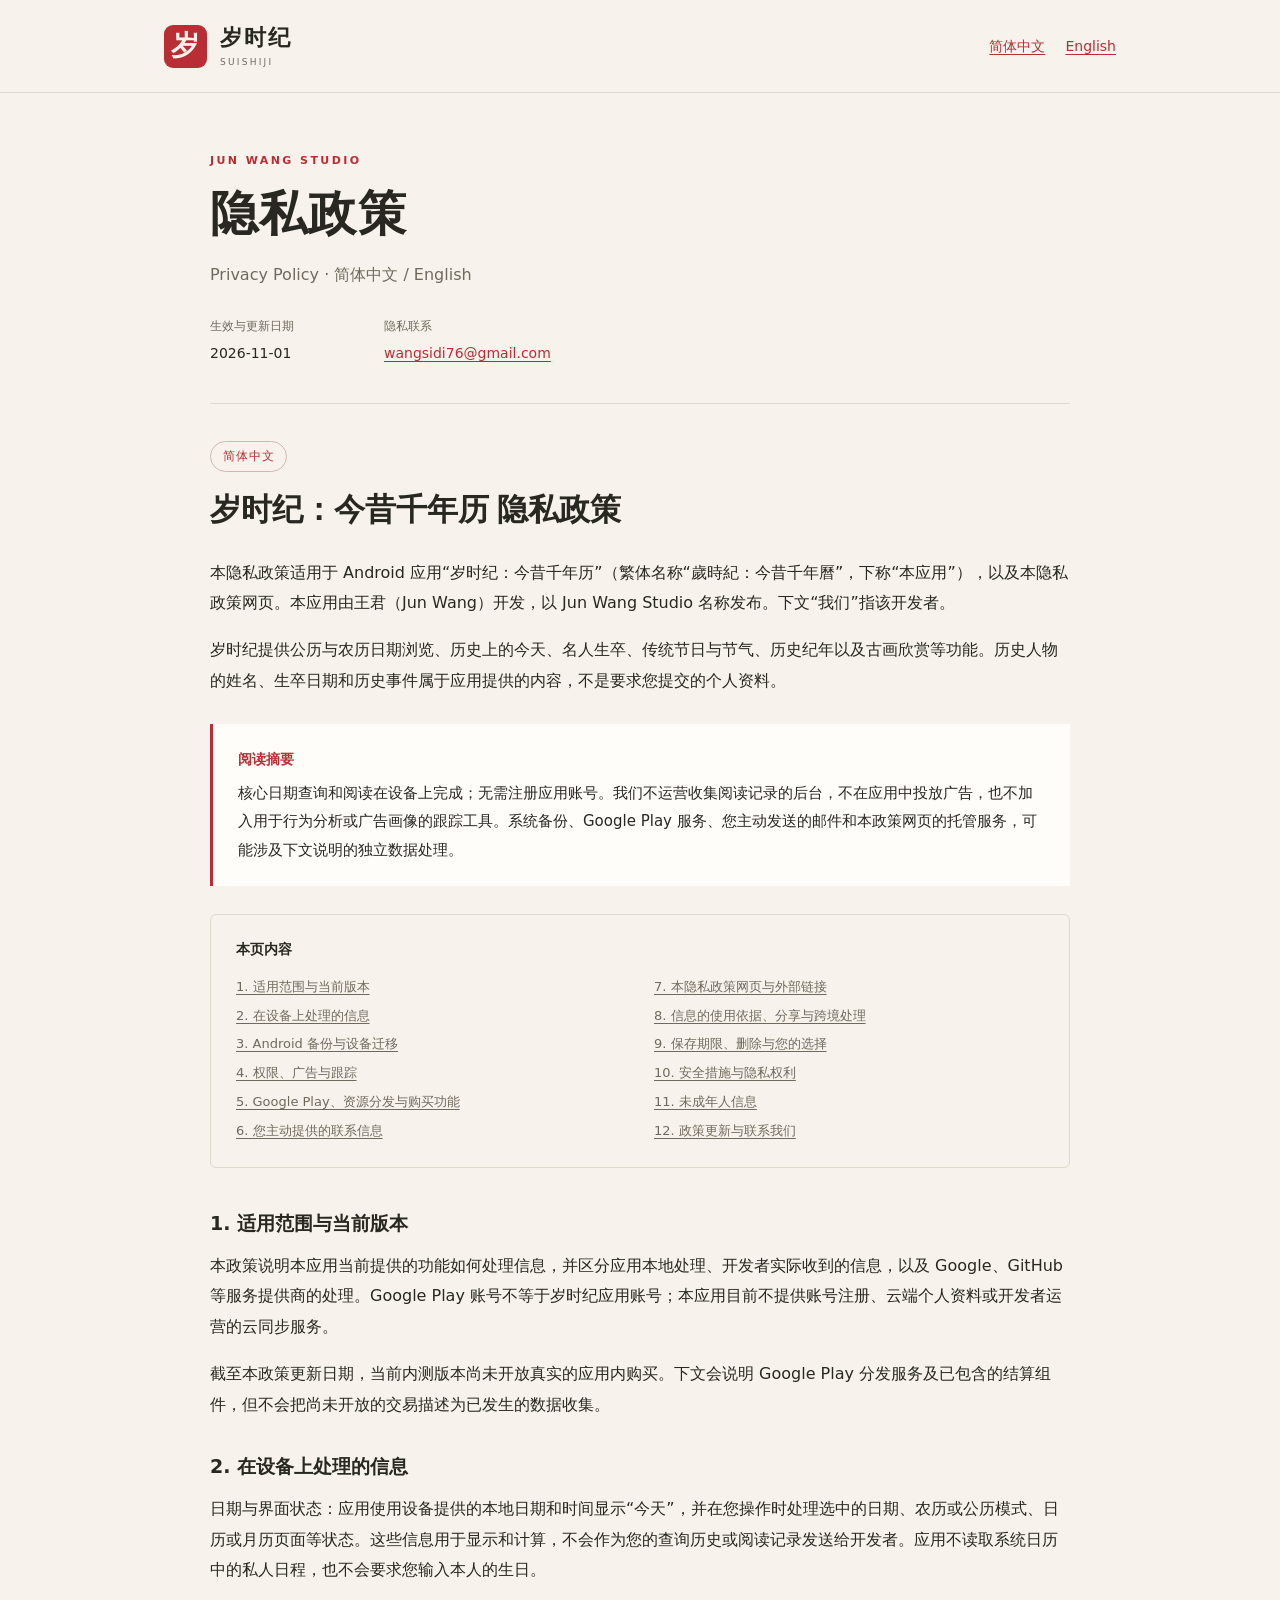
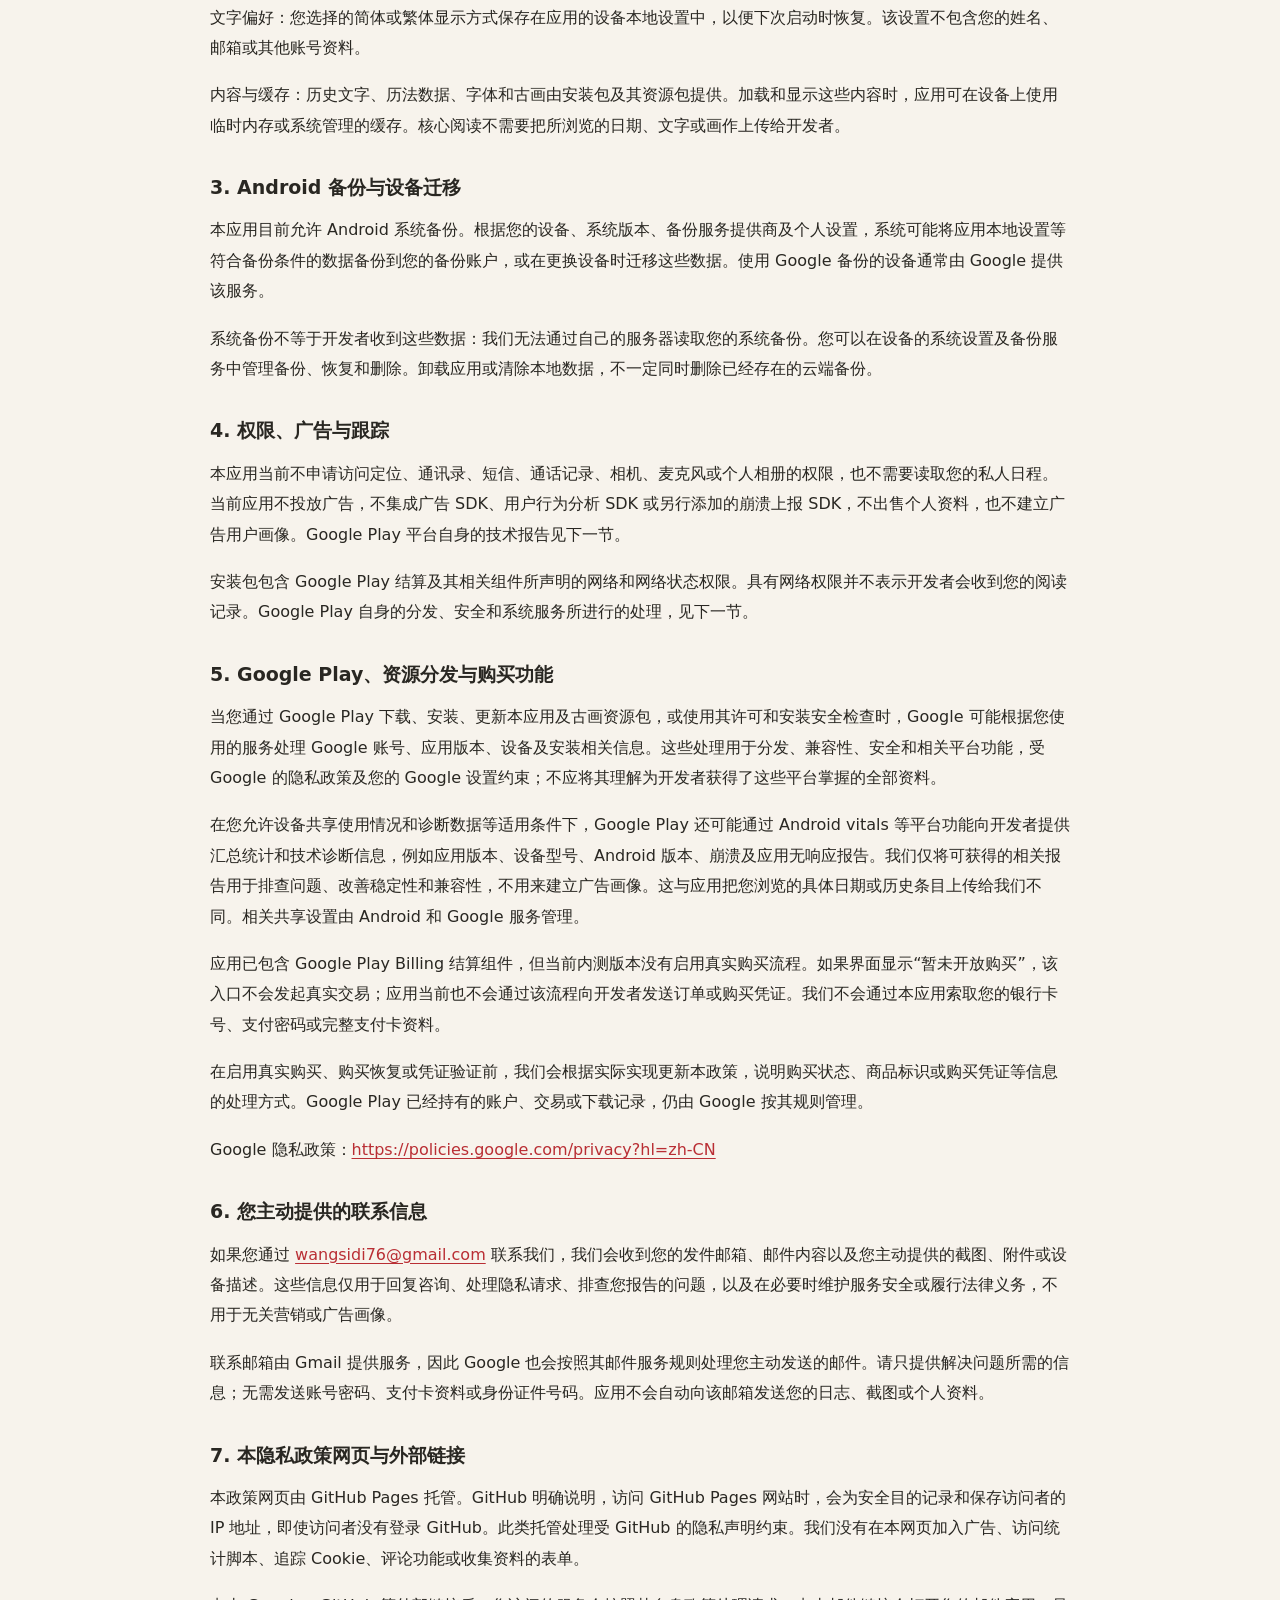
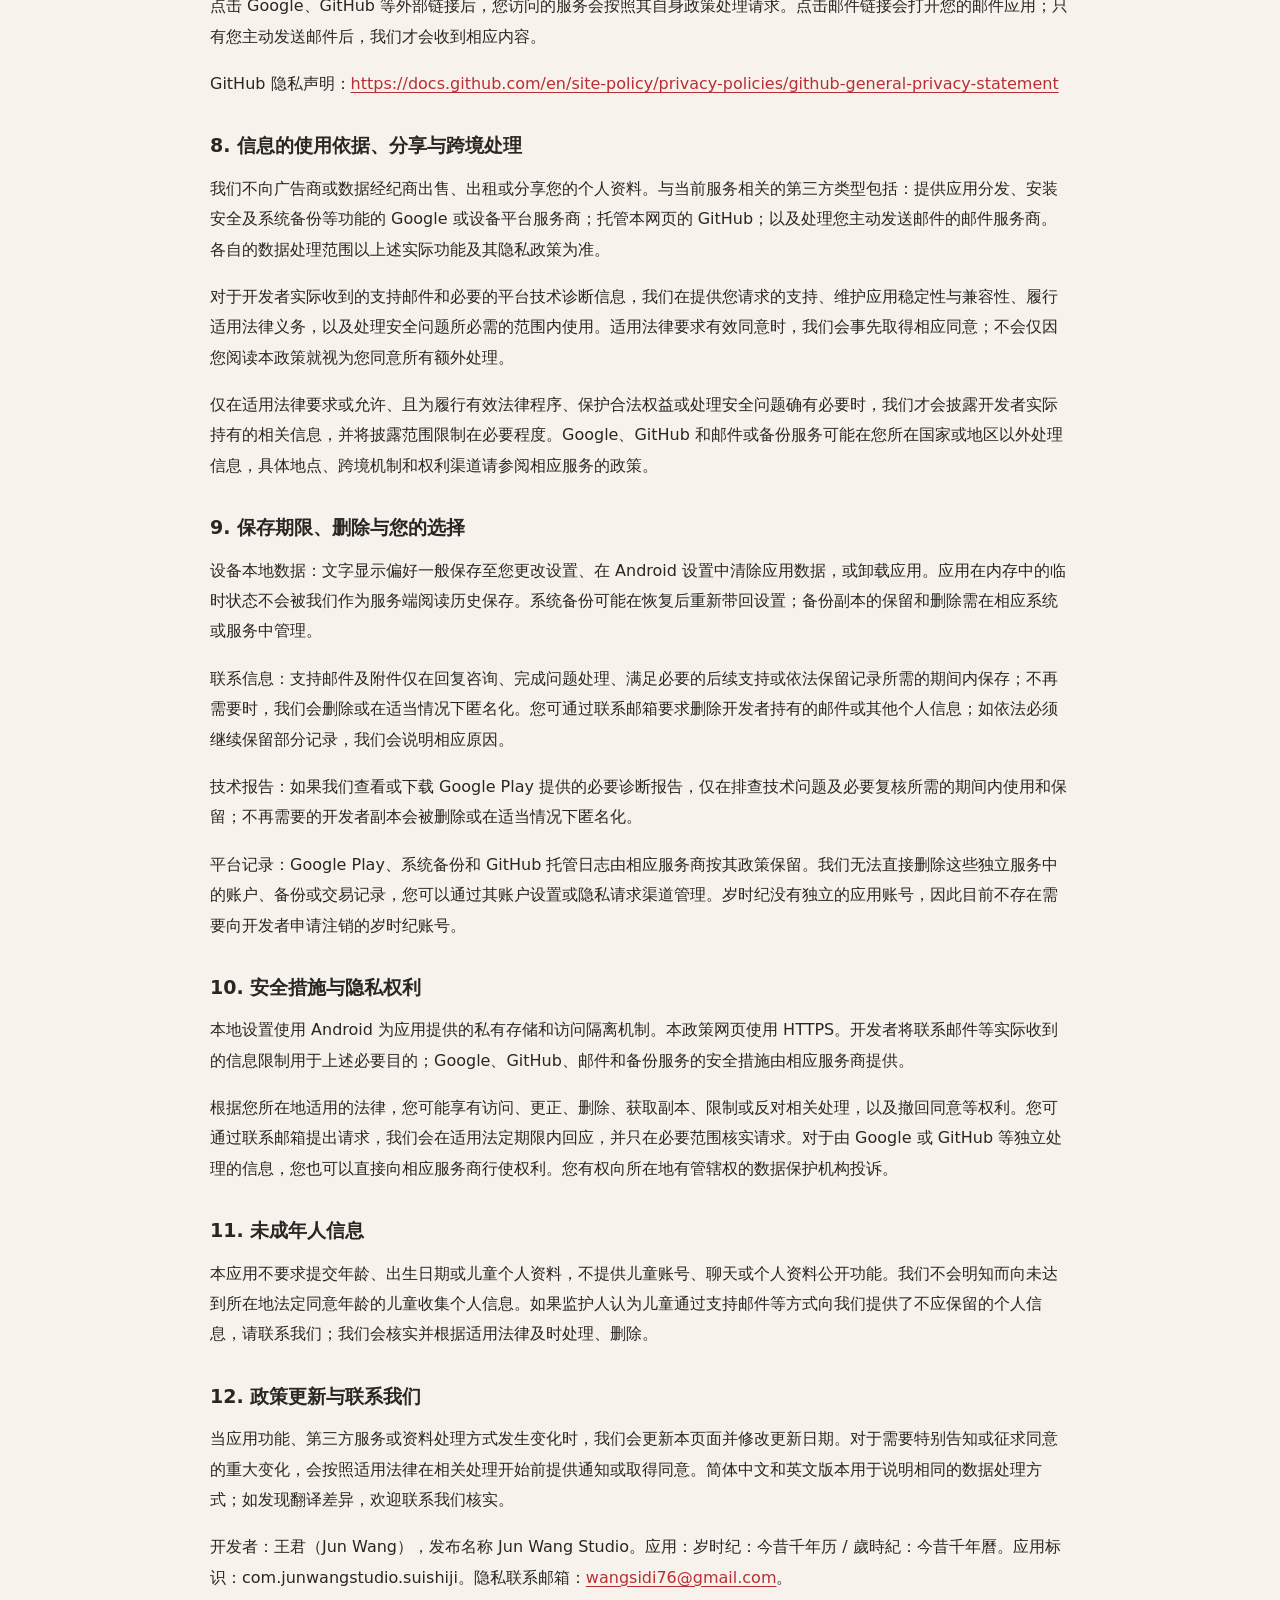
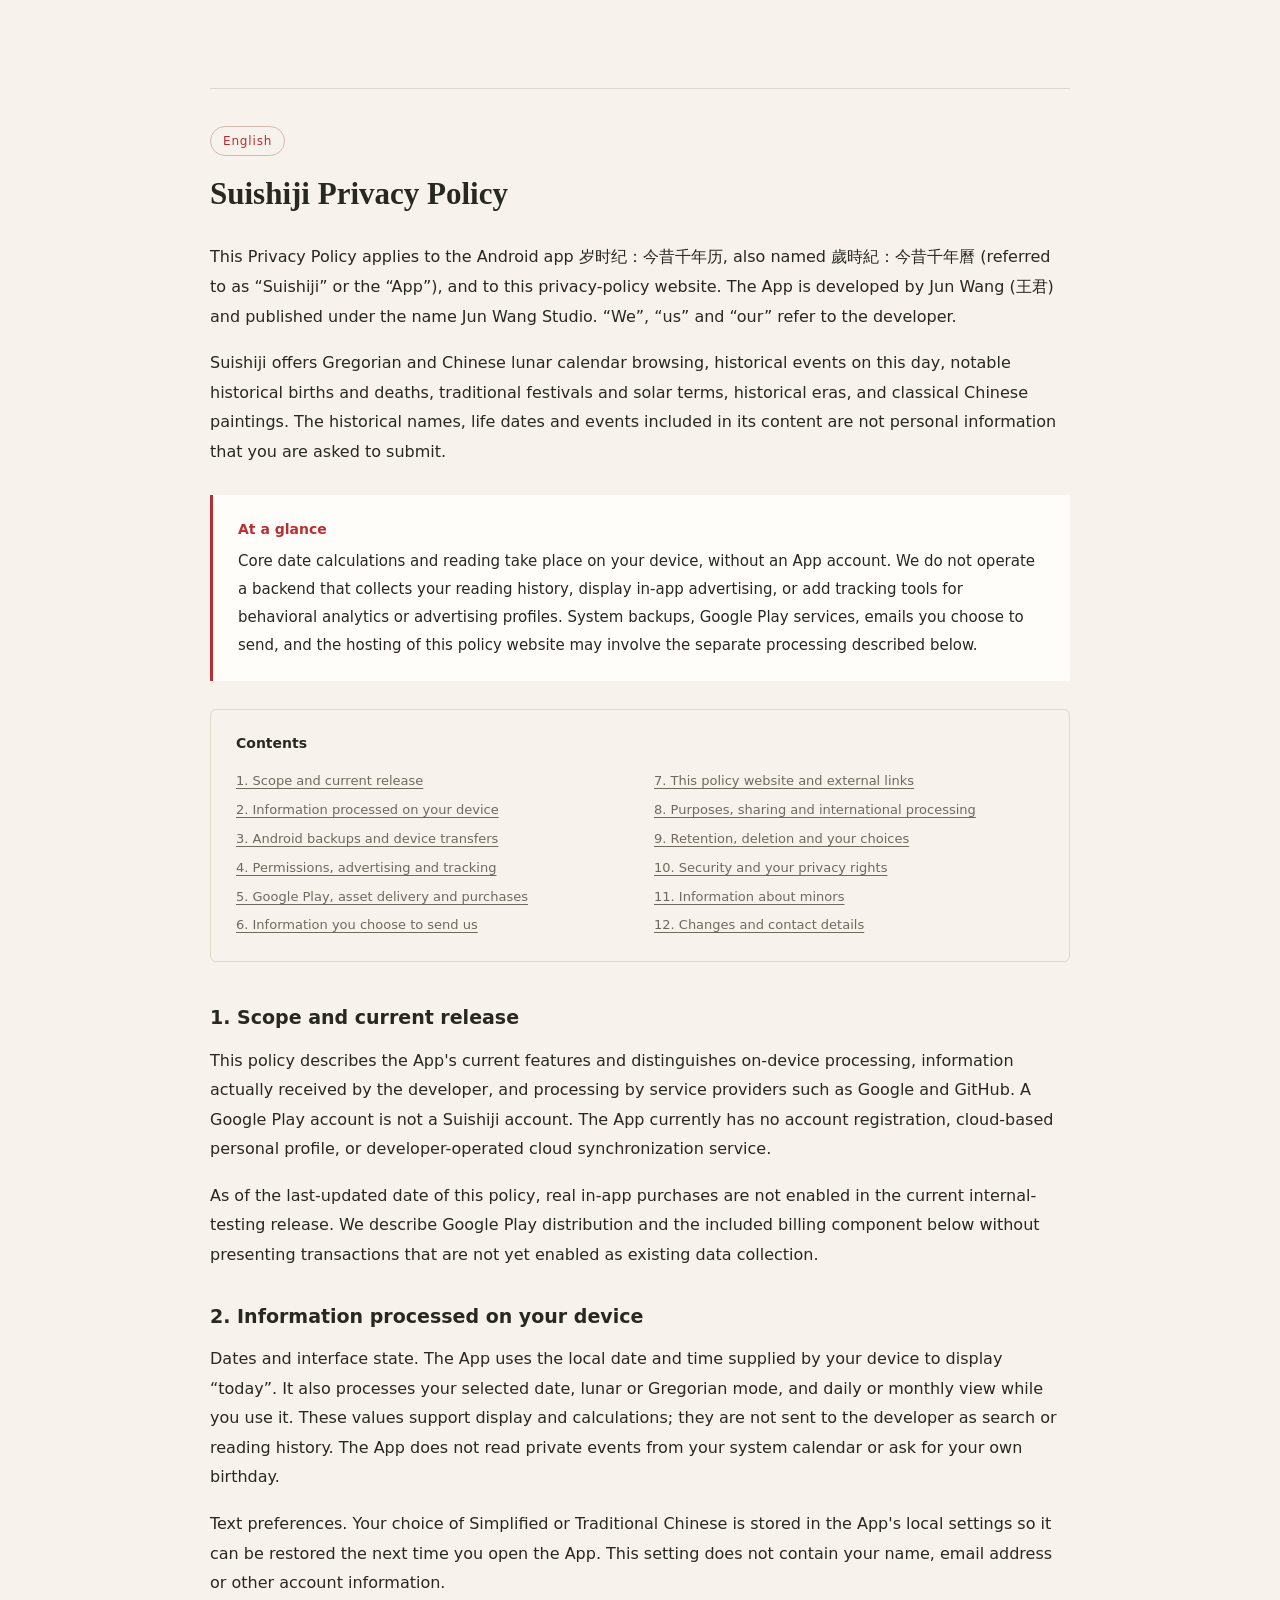
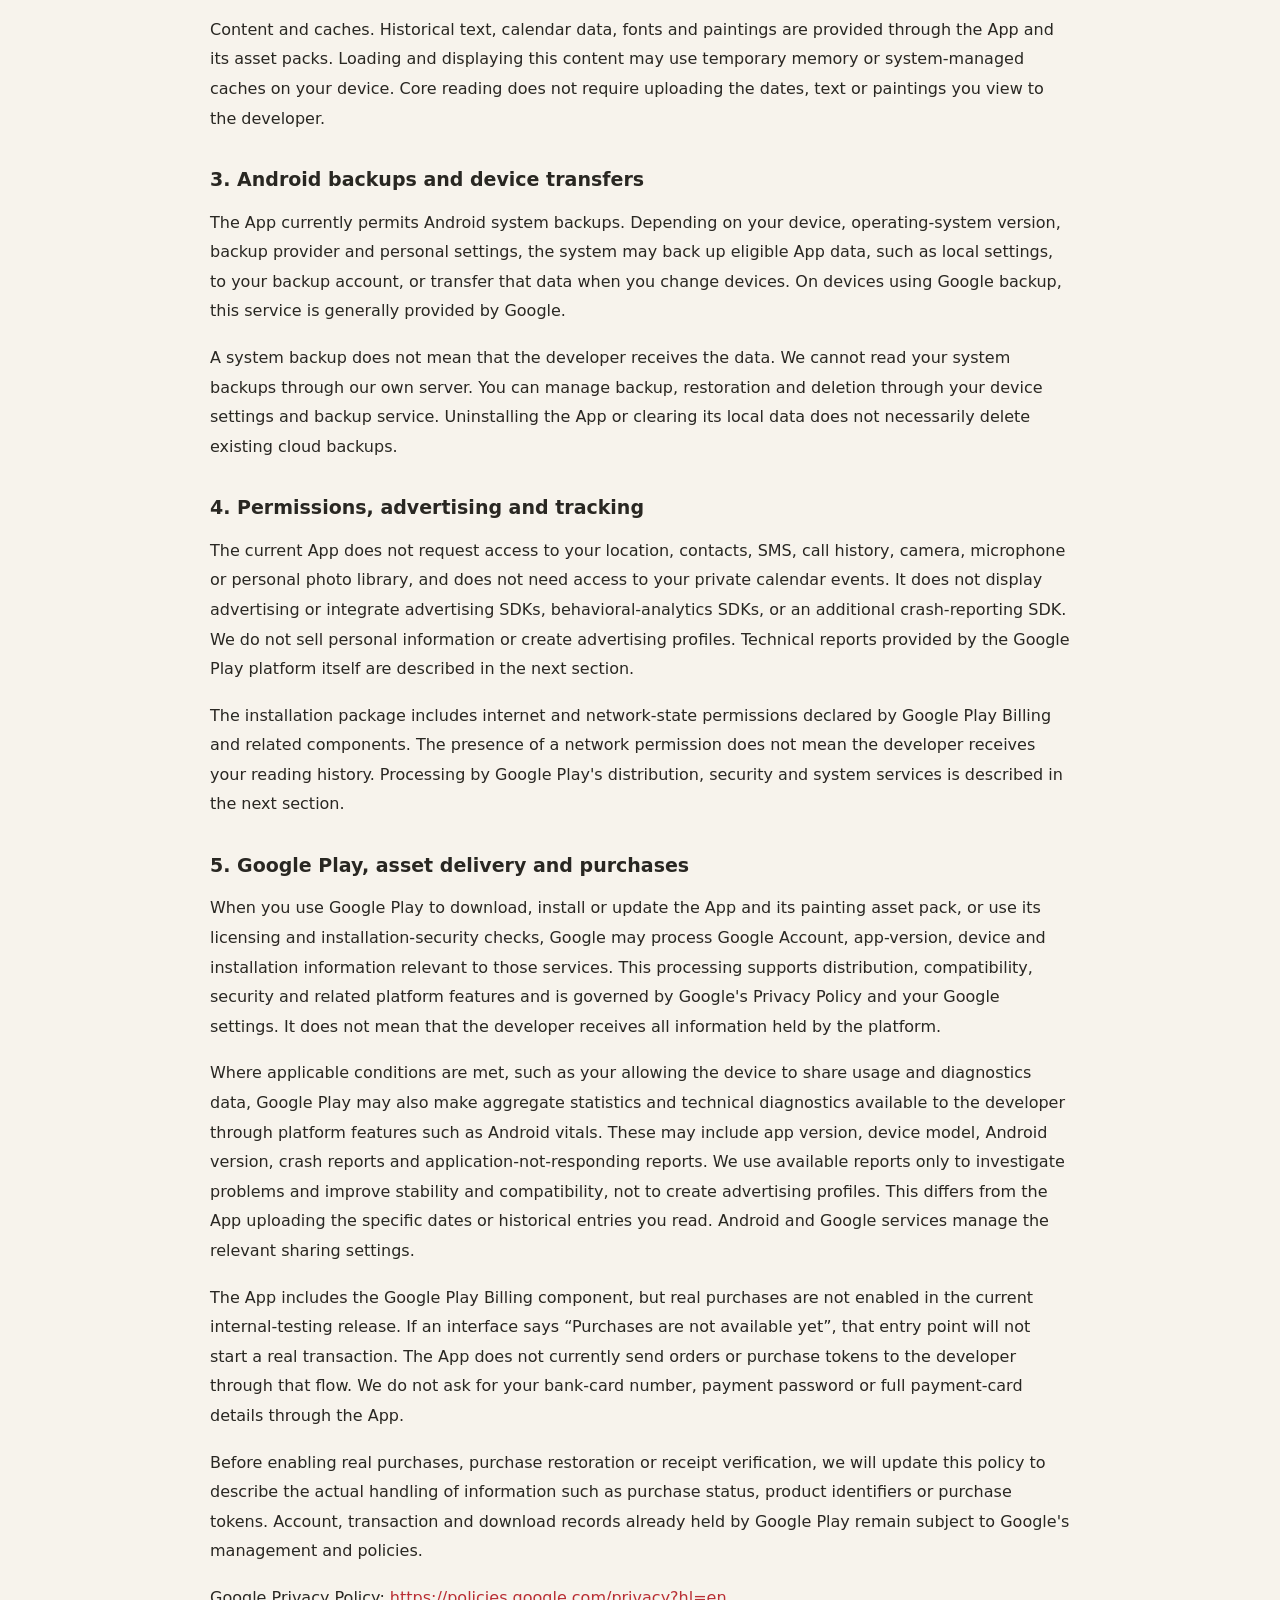
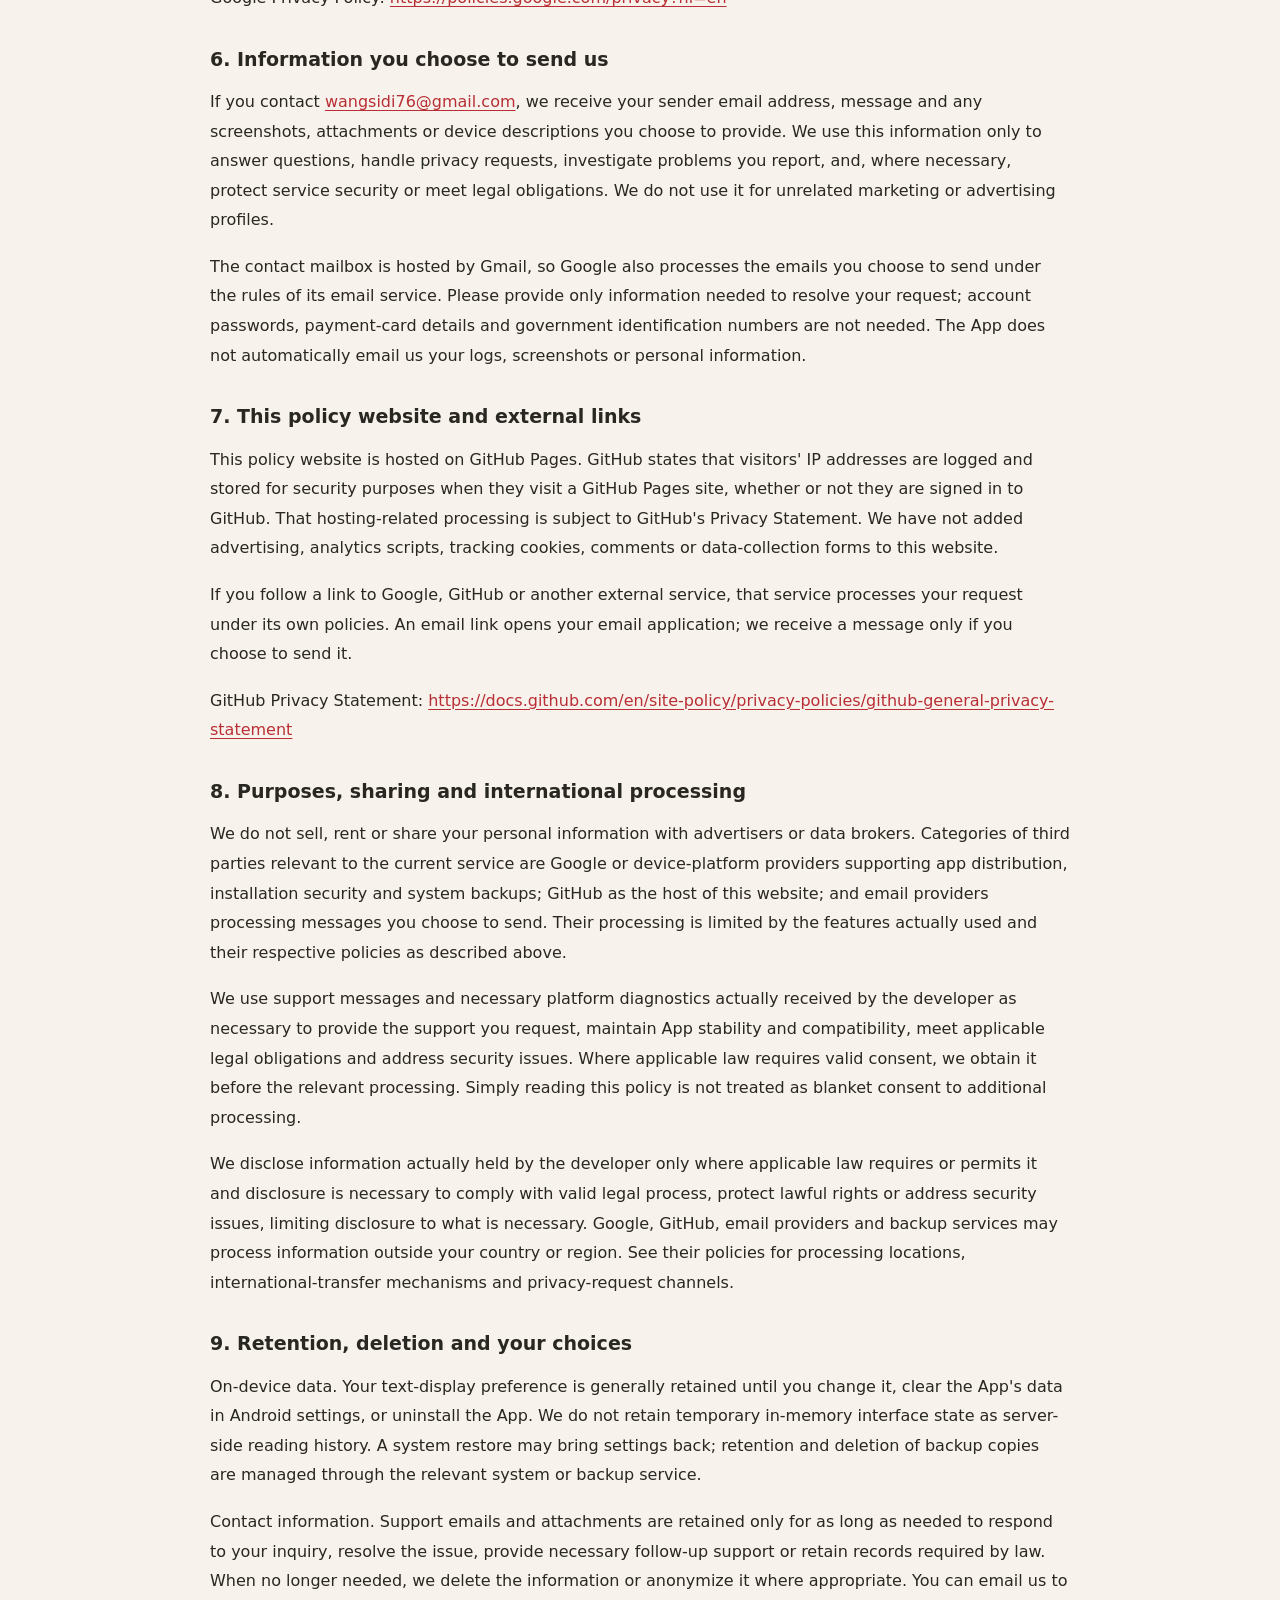
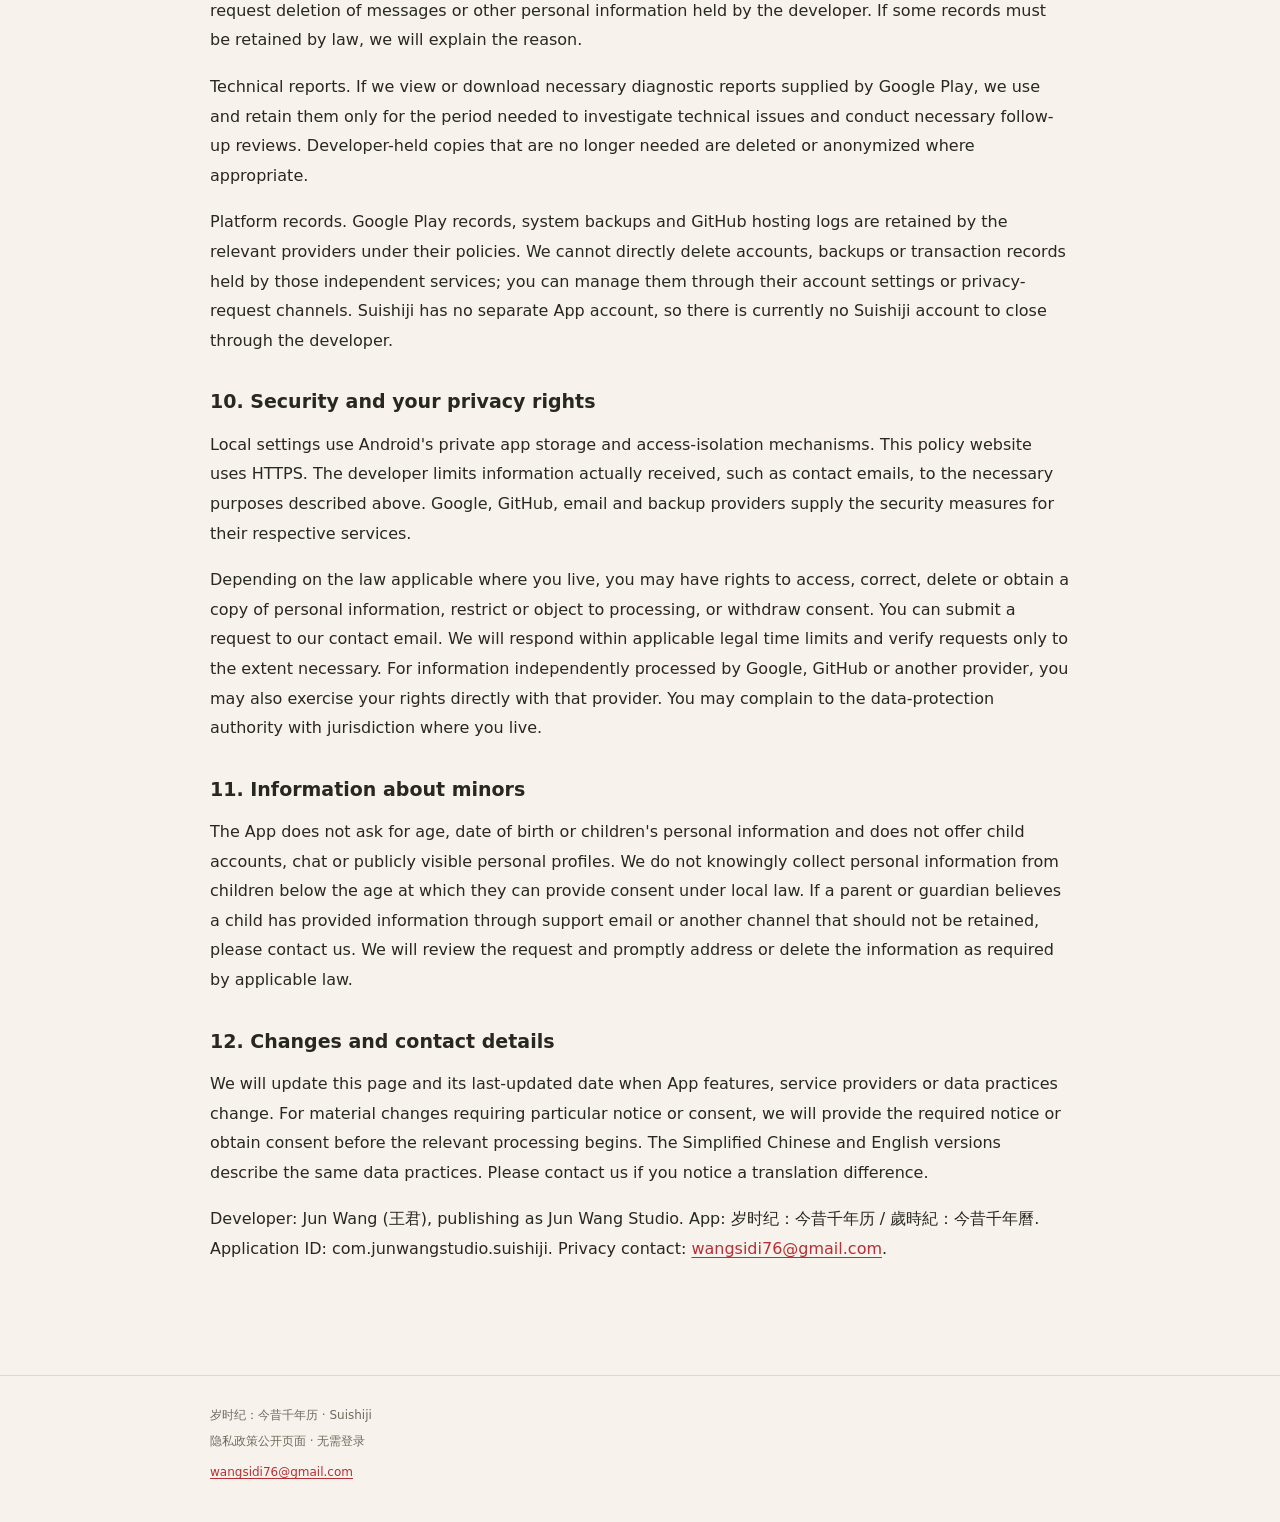
==== index.html @ fed53b9c "Publish bilingual Suishiji privacy policy and static website" ====
<!doctype html>
<html lang="zh-CN">
<head>
  <meta charset="utf-8">
  <meta name="viewport" content="width=device-width, initial-scale=1">
  <meta name="color-scheme" content="light">
  <meta name="description" content="岁时纪：今昔千年历 / Suishiji — 简体中文与英文隐私政策。Privacy practices, local settings, backups, Google Play and contact information.">
  <meta name="referrer" content="no-referrer">
  <meta http-equiv="Content-Security-Policy" content="default-src 'none'; style-src 'self'; img-src 'self'; base-uri 'none'; form-action 'none'">
  <title>隐私政策 / Privacy Policy · 岁时纪 Suishiji</title>
  <link rel="canonical" href="https://stephjwang.github.io/suishiji-privacy/">
  <link rel="alternate" hreflang="zh-CN" href="https://stephjwang.github.io/suishiji-privacy/zh-CN/">
  <link rel="alternate" hreflang="en" href="https://stephjwang.github.io/suishiji-privacy/en/">
  <link rel="alternate" hreflang="x-default" href="https://stephjwang.github.io/suishiji-privacy/">
  <link rel="stylesheet" href="./styles.css">
</head>
<body>
  <a class="skip-link" href="#policy-content">跳至政策正文</a>
  <header class="site-header">
    <div class="header-inner">
      <a class="brand" href="./" aria-label="岁时纪 Suishiji"><span class="seal" aria-hidden="true">岁</span><span>岁时纪<span class="brand-en">SUISHIJI</span></span></a>
      <nav class="language-nav" aria-label="Language / 语言"><a href="#zh-CN" lang="zh-CN" aria-label="阅读简体中文政策">简体中文</a><a href="#en" lang="en" aria-label="Read the policy in English">English</a></nav>
    </div>
  </header>
  <main id="policy-content" class="page-shell">
    <div class="page-intro">
      <p class="eyebrow">JUN WANG STUDIO</p>
      <h1>隐私政策</h1>
      <p class="subtitle">Privacy Policy · 简体中文 / English</p>
      <dl class="meta">
        <div><dt>生效与更新日期</dt><dd><time datetime="2026-11-01">2026-11-01</time></dd></div>
        <div><dt>隐私联系</dt><dd><a href="mailto:wangsidi76@gmail.com">wangsidi76@gmail.com</a></dd></div>
      </dl>
    </div>
    <article lang="zh-CN" id="zh-CN" class="policy" aria-labelledby="zh-CN-title"><div class="language-label">简体中文</div><h2 id="zh-CN-title">岁时纪：今昔千年历 隐私政策</h2><p>本隐私政策适用于 Android 应用“岁时纪：今昔千年历”（繁体名称“歲時紀：今昔千年曆”，下称“本应用”），以及本隐私政策网页。本应用由王君（Jun Wang）开发，以 Jun Wang Studio 名称发布。下文“我们”指该开发者。</p>
<p>岁时纪提供公历与农历日期浏览、历史上的今天、名人生卒、传统节日与节气、历史纪年以及古画欣赏等功能。历史人物的姓名、生卒日期和历史事件属于应用提供的内容，不是要求您提交的个人资料。</p><aside class="summary" aria-label="阅读摘要"><strong>阅读摘要</strong><p>核心日期查询和阅读在设备上完成；无需注册应用账号。我们不运营收集阅读记录的后台，不在应用中投放广告，也不加入用于行为分析或广告画像的跟踪工具。系统备份、Google Play 服务、您主动发送的邮件和本政策网页的托管服务，可能涉及下文说明的独立数据处理。</p></aside><nav class="contents" aria-label="本页内容"><h3>本页内容</h3><ol><li><a href="#zh-CN-scope">1. 适用范围与当前版本</a></li>
<li><a href="#zh-CN-local">2. 在设备上处理的信息</a></li>
<li><a href="#zh-CN-backup">3. Android 备份与设备迁移</a></li>
<li><a href="#zh-CN-permissions">4. 权限、广告与跟踪</a></li>
<li><a href="#zh-CN-google-play">5. Google Play、资源分发与购买功能</a></li>
<li><a href="#zh-CN-contact-data">6. 您主动提供的联系信息</a></li>
<li><a href="#zh-CN-website">7. 本隐私政策网页与外部链接</a></li>
<li><a href="#zh-CN-sharing">8. 信息的使用依据、分享与跨境处理</a></li>
<li><a href="#zh-CN-retention">9. 保存期限、删除与您的选择</a></li>
<li><a href="#zh-CN-security-rights">10. 安全措施与隐私权利</a></li>
<li><a href="#zh-CN-children">11. 未成年人信息</a></li>
<li><a href="#zh-CN-changes">12. 政策更新与联系我们</a></li></ol></nav><section class="policy-section" aria-labelledby="zh-CN-scope"><h3 id="zh-CN-scope">1. 适用范围与当前版本</h3><p>本政策说明本应用当前提供的功能如何处理信息，并区分应用本地处理、开发者实际收到的信息，以及 Google、GitHub 等服务提供商的处理。Google Play 账号不等于岁时纪应用账号；本应用目前不提供账号注册、云端个人资料或开发者运营的云同步服务。</p>
<p>截至本政策更新日期，当前内测版本尚未开放真实的应用内购买。下文会说明 Google Play 分发服务及已包含的结算组件，但不会把尚未开放的交易描述为已发生的数据收集。</p></section>
<section class="policy-section" aria-labelledby="zh-CN-local"><h3 id="zh-CN-local">2. 在设备上处理的信息</h3><p>日期与界面状态：应用使用设备提供的本地日期和时间显示“今天”，并在您操作时处理选中的日期、农历或公历模式、日历或月历页面等状态。这些信息用于显示和计算，不会作为您的查询历史或阅读记录发送给开发者。应用不读取系统日历中的私人日程，也不会要求您输入本人的生日。</p>
<p>文字偏好：您选择的简体或繁体显示方式保存在应用的设备本地设置中，以便下次启动时恢复。该设置不包含您的姓名、邮箱或其他账号资料。</p>
<p>内容与缓存：历史文字、历法数据、字体和古画由安装包及其资源包提供。加载和显示这些内容时，应用可在设备上使用临时内存或系统管理的缓存。核心阅读不需要把所浏览的日期、文字或画作上传给开发者。</p></section>
<section class="policy-section" aria-labelledby="zh-CN-backup"><h3 id="zh-CN-backup">3. Android 备份与设备迁移</h3><p>本应用目前允许 Android 系统备份。根据您的设备、系统版本、备份服务提供商及个人设置，系统可能将应用本地设置等符合备份条件的数据备份到您的备份账户，或在更换设备时迁移这些数据。使用 Google 备份的设备通常由 Google 提供该服务。</p>
<p>系统备份不等于开发者收到这些数据：我们无法通过自己的服务器读取您的系统备份。您可以在设备的系统设置及备份服务中管理备份、恢复和删除。卸载应用或清除本地数据，不一定同时删除已经存在的云端备份。</p></section>
<section class="policy-section" aria-labelledby="zh-CN-permissions"><h3 id="zh-CN-permissions">4. 权限、广告与跟踪</h3><p>本应用当前不申请访问定位、通讯录、短信、通话记录、相机、麦克风或个人相册的权限，也不需要读取您的私人日程。当前应用不投放广告，不集成广告 SDK、用户行为分析 SDK 或另行添加的崩溃上报 SDK，不出售个人资料，也不建立广告用户画像。Google Play 平台自身的技术报告见下一节。</p>
<p>安装包包含 Google Play 结算及其相关组件所声明的网络和网络状态权限。具有网络权限并不表示开发者会收到您的阅读记录。Google Play 自身的分发、安全和系统服务所进行的处理，见下一节。</p></section>
<section class="policy-section" aria-labelledby="zh-CN-google-play"><h3 id="zh-CN-google-play">5. Google Play、资源分发与购买功能</h3><p>当您通过 Google Play 下载、安装、更新本应用及古画资源包，或使用其许可和安装安全检查时，Google 可能根据您使用的服务处理 Google 账号、应用版本、设备及安装相关信息。这些处理用于分发、兼容性、安全和相关平台功能，受 Google 的隐私政策及您的 Google 设置约束；不应将其理解为开发者获得了这些平台掌握的全部资料。</p>
<p>在您允许设备共享使用情况和诊断数据等适用条件下，Google Play 还可能通过 Android vitals 等平台功能向开发者提供汇总统计和技术诊断信息，例如应用版本、设备型号、Android 版本、崩溃及应用无响应报告。我们仅将可获得的相关报告用于排查问题、改善稳定性和兼容性，不用来建立广告画像。这与应用把您浏览的具体日期或历史条目上传给我们不同。相关共享设置由 Android 和 Google 服务管理。</p>
<p>应用已包含 Google Play Billing 结算组件，但当前内测版本没有启用真实购买流程。如果界面显示“暂未开放购买”，该入口不会发起真实交易；应用当前也不会通过该流程向开发者发送订单或购买凭证。我们不会通过本应用索取您的银行卡号、支付密码或完整支付卡资料。</p>
<p>在启用真实购买、购买恢复或凭证验证前，我们会根据实际实现更新本政策，说明购买状态、商品标识或购买凭证等信息的处理方式。Google Play 已经持有的账户、交易或下载记录，仍由 Google 按其规则管理。</p>
<p>Google 隐私政策：<a href="https://policies.google.com/privacy?hl=zh-CN">https://policies.google.com/privacy?hl=zh-CN</a></p></section>
<section class="policy-section" aria-labelledby="zh-CN-contact-data"><h3 id="zh-CN-contact-data">6. 您主动提供的联系信息</h3><p>如果您通过 <a href="mailto:wangsidi76@gmail.com">wangsidi76@gmail.com</a> 联系我们，我们会收到您的发件邮箱、邮件内容以及您主动提供的截图、附件或设备描述。这些信息仅用于回复咨询、处理隐私请求、排查您报告的问题，以及在必要时维护服务安全或履行法律义务，不用于无关营销或广告画像。</p>
<p>联系邮箱由 Gmail 提供服务，因此 Google 也会按照其邮件服务规则处理您主动发送的邮件。请只提供解决问题所需的信息；无需发送账号密码、支付卡资料或身份证件号码。应用不会自动向该邮箱发送您的日志、截图或个人资料。</p></section>
<section class="policy-section" aria-labelledby="zh-CN-website"><h3 id="zh-CN-website">7. 本隐私政策网页与外部链接</h3><p>本政策网页由 GitHub Pages 托管。GitHub 明确说明，访问 GitHub Pages 网站时，会为安全目的记录和保存访问者的 IP 地址，即使访问者没有登录 GitHub。此类托管处理受 GitHub 的隐私声明约束。我们没有在本网页加入广告、访问统计脚本、追踪 Cookie、评论功能或收集资料的表单。</p>
<p>点击 Google、GitHub 等外部链接后，您访问的服务会按照其自身政策处理请求。点击邮件链接会打开您的邮件应用；只有您主动发送邮件后，我们才会收到相应内容。</p>
<p>GitHub 隐私声明：<a href="https://docs.github.com/en/site-policy/privacy-policies/github-general-privacy-statement">https://docs.github.com/en/site-policy/privacy-policies/github-general-privacy-statement</a></p></section>
<section class="policy-section" aria-labelledby="zh-CN-sharing"><h3 id="zh-CN-sharing">8. 信息的使用依据、分享与跨境处理</h3><p>我们不向广告商或数据经纪商出售、出租或分享您的个人资料。与当前服务相关的第三方类型包括：提供应用分发、安装安全及系统备份等功能的 Google 或设备平台服务商；托管本网页的 GitHub；以及处理您主动发送邮件的邮件服务商。各自的数据处理范围以上述实际功能及其隐私政策为准。</p>
<p>对于开发者实际收到的支持邮件和必要的平台技术诊断信息，我们在提供您请求的支持、维护应用稳定性与兼容性、履行适用法律义务，以及处理安全问题所必需的范围内使用。适用法律要求有效同意时，我们会事先取得相应同意；不会仅因您阅读本政策就视为您同意所有额外处理。</p>
<p>仅在适用法律要求或允许、且为履行有效法律程序、保护合法权益或处理安全问题确有必要时，我们才会披露开发者实际持有的相关信息，并将披露范围限制在必要程度。Google、GitHub 和邮件或备份服务可能在您所在国家或地区以外处理信息，具体地点、跨境机制和权利渠道请参阅相应服务的政策。</p></section>
<section class="policy-section" aria-labelledby="zh-CN-retention"><h3 id="zh-CN-retention">9. 保存期限、删除与您的选择</h3><p>设备本地数据：文字显示偏好一般保存至您更改设置、在 Android 设置中清除应用数据，或卸载应用。应用在内存中的临时状态不会被我们作为服务端阅读历史保存。系统备份可能在恢复后重新带回设置；备份副本的保留和删除需在相应系统或服务中管理。</p>
<p>联系信息：支持邮件及附件仅在回复咨询、完成问题处理、满足必要的后续支持或依法保留记录所需的期间内保存；不再需要时，我们会删除或在适当情况下匿名化。您可通过联系邮箱要求删除开发者持有的邮件或其他个人信息；如依法必须继续保留部分记录，我们会说明相应原因。</p>
<p>技术报告：如果我们查看或下载 Google Play 提供的必要诊断报告，仅在排查技术问题及必要复核所需的期间内使用和保留；不再需要的开发者副本会被删除或在适当情况下匿名化。</p>
<p>平台记录：Google Play、系统备份和 GitHub 托管日志由相应服务商按其政策保留。我们无法直接删除这些独立服务中的账户、备份或交易记录，您可以通过其账户设置或隐私请求渠道管理。岁时纪没有独立的应用账号，因此目前不存在需要向开发者申请注销的岁时纪账号。</p></section>
<section class="policy-section" aria-labelledby="zh-CN-security-rights"><h3 id="zh-CN-security-rights">10. 安全措施与隐私权利</h3><p>本地设置使用 Android 为应用提供的私有存储和访问隔离机制。本政策网页使用 HTTPS。开发者将联系邮件等实际收到的信息限制用于上述必要目的；Google、GitHub、邮件和备份服务的安全措施由相应服务商提供。</p>
<p>根据您所在地适用的法律，您可能享有访问、更正、删除、获取副本、限制或反对相关处理，以及撤回同意等权利。您可通过联系邮箱提出请求，我们会在适用法定期限内回应，并只在必要范围核实请求。对于由 Google 或 GitHub 等独立处理的信息，您也可以直接向相应服务商行使权利。您有权向所在地有管辖权的数据保护机构投诉。</p></section>
<section class="policy-section" aria-labelledby="zh-CN-children"><h3 id="zh-CN-children">11. 未成年人信息</h3><p>本应用不要求提交年龄、出生日期或儿童个人资料，不提供儿童账号、聊天或个人资料公开功能。我们不会明知而向未达到所在地法定同意年龄的儿童收集个人信息。如果监护人认为儿童通过支持邮件等方式向我们提供了不应保留的个人信息，请联系我们；我们会核实并根据适用法律及时处理、删除。</p></section>
<section class="policy-section" aria-labelledby="zh-CN-changes"><h3 id="zh-CN-changes">12. 政策更新与联系我们</h3><p>当应用功能、第三方服务或资料处理方式发生变化时，我们会更新本页面并修改更新日期。对于需要特别告知或征求同意的重大变化，会按照适用法律在相关处理开始前提供通知或取得同意。简体中文和英文版本用于说明相同的数据处理方式；如发现翻译差异，欢迎联系我们核实。</p>
<p>开发者：王君（Jun Wang），发布名称 Jun Wang Studio。应用：岁时纪：今昔千年历 / 歲時紀：今昔千年曆。应用标识：com.junwangstudio.suishiji。隐私联系邮箱：<a href="mailto:wangsidi76@gmail.com">wangsidi76@gmail.com</a>。</p></section></article>
<article lang="en" id="en" class="policy" aria-labelledby="en-title"><div class="language-label">English</div><h2 id="en-title">Suishiji Privacy Policy</h2><p>This Privacy Policy applies to the Android app 岁时纪：今昔千年历, also named 歲時紀：今昔千年曆 (referred to as “Suishiji” or the “App”), and to this privacy-policy website. The App is developed by Jun Wang (王君) and published under the name Jun Wang Studio. “We”, “us” and “our” refer to the developer.</p>
<p>Suishiji offers Gregorian and Chinese lunar calendar browsing, historical events on this day, notable historical births and deaths, traditional festivals and solar terms, historical eras, and classical Chinese paintings. The historical names, life dates and events included in its content are not personal information that you are asked to submit.</p><aside class="summary" aria-label="At a glance"><strong>At a glance</strong><p>Core date calculations and reading take place on your device, without an App account. We do not operate a backend that collects your reading history, display in-app advertising, or add tracking tools for behavioral analytics or advertising profiles. System backups, Google Play services, emails you choose to send, and the hosting of this policy website may involve the separate processing described below.</p></aside><nav class="contents" aria-label="Contents"><h3>Contents</h3><ol><li><a href="#en-scope">1. Scope and current release</a></li>
<li><a href="#en-local">2. Information processed on your device</a></li>
<li><a href="#en-backup">3. Android backups and device transfers</a></li>
<li><a href="#en-permissions">4. Permissions, advertising and tracking</a></li>
<li><a href="#en-google-play">5. Google Play, asset delivery and purchases</a></li>
<li><a href="#en-contact-data">6. Information you choose to send us</a></li>
<li><a href="#en-website">7. This policy website and external links</a></li>
<li><a href="#en-sharing">8. Purposes, sharing and international processing</a></li>
<li><a href="#en-retention">9. Retention, deletion and your choices</a></li>
<li><a href="#en-security-rights">10. Security and your privacy rights</a></li>
<li><a href="#en-children">11. Information about minors</a></li>
<li><a href="#en-changes">12. Changes and contact details</a></li></ol></nav><section class="policy-section" aria-labelledby="en-scope"><h3 id="en-scope">1. Scope and current release</h3><p>This policy describes the App&#x27;s current features and distinguishes on-device processing, information actually received by the developer, and processing by service providers such as Google and GitHub. A Google Play account is not a Suishiji account. The App currently has no account registration, cloud-based personal profile, or developer-operated cloud synchronization service.</p>
<p>As of the last-updated date of this policy, real in-app purchases are not enabled in the current internal-testing release. We describe Google Play distribution and the included billing component below without presenting transactions that are not yet enabled as existing data collection.</p></section>
<section class="policy-section" aria-labelledby="en-local"><h3 id="en-local">2. Information processed on your device</h3><p>Dates and interface state. The App uses the local date and time supplied by your device to display “today”. It also processes your selected date, lunar or Gregorian mode, and daily or monthly view while you use it. These values support display and calculations; they are not sent to the developer as search or reading history. The App does not read private events from your system calendar or ask for your own birthday.</p>
<p>Text preferences. Your choice of Simplified or Traditional Chinese is stored in the App&#x27;s local settings so it can be restored the next time you open the App. This setting does not contain your name, email address or other account information.</p>
<p>Content and caches. Historical text, calendar data, fonts and paintings are provided through the App and its asset packs. Loading and displaying this content may use temporary memory or system-managed caches on your device. Core reading does not require uploading the dates, text or paintings you view to the developer.</p></section>
<section class="policy-section" aria-labelledby="en-backup"><h3 id="en-backup">3. Android backups and device transfers</h3><p>The App currently permits Android system backups. Depending on your device, operating-system version, backup provider and personal settings, the system may back up eligible App data, such as local settings, to your backup account, or transfer that data when you change devices. On devices using Google backup, this service is generally provided by Google.</p>
<p>A system backup does not mean that the developer receives the data. We cannot read your system backups through our own server. You can manage backup, restoration and deletion through your device settings and backup service. Uninstalling the App or clearing its local data does not necessarily delete existing cloud backups.</p></section>
<section class="policy-section" aria-labelledby="en-permissions"><h3 id="en-permissions">4. Permissions, advertising and tracking</h3><p>The current App does not request access to your location, contacts, SMS, call history, camera, microphone or personal photo library, and does not need access to your private calendar events. It does not display advertising or integrate advertising SDKs, behavioral-analytics SDKs, or an additional crash-reporting SDK. We do not sell personal information or create advertising profiles. Technical reports provided by the Google Play platform itself are described in the next section.</p>
<p>The installation package includes internet and network-state permissions declared by Google Play Billing and related components. The presence of a network permission does not mean the developer receives your reading history. Processing by Google Play&#x27;s distribution, security and system services is described in the next section.</p></section>
<section class="policy-section" aria-labelledby="en-google-play"><h3 id="en-google-play">5. Google Play, asset delivery and purchases</h3><p>When you use Google Play to download, install or update the App and its painting asset pack, or use its licensing and installation-security checks, Google may process Google Account, app-version, device and installation information relevant to those services. This processing supports distribution, compatibility, security and related platform features and is governed by Google&#x27;s Privacy Policy and your Google settings. It does not mean that the developer receives all information held by the platform.</p>
<p>Where applicable conditions are met, such as your allowing the device to share usage and diagnostics data, Google Play may also make aggregate statistics and technical diagnostics available to the developer through platform features such as Android vitals. These may include app version, device model, Android version, crash reports and application-not-responding reports. We use available reports only to investigate problems and improve stability and compatibility, not to create advertising profiles. This differs from the App uploading the specific dates or historical entries you read. Android and Google services manage the relevant sharing settings.</p>
<p>The App includes the Google Play Billing component, but real purchases are not enabled in the current internal-testing release. If an interface says “Purchases are not available yet”, that entry point will not start a real transaction. The App does not currently send orders or purchase tokens to the developer through that flow. We do not ask for your bank-card number, payment password or full payment-card details through the App.</p>
<p>Before enabling real purchases, purchase restoration or receipt verification, we will update this policy to describe the actual handling of information such as purchase status, product identifiers or purchase tokens. Account, transaction and download records already held by Google Play remain subject to Google&#x27;s management and policies.</p>
<p>Google Privacy Policy: <a href="https://policies.google.com/privacy?hl=en">https://policies.google.com/privacy?hl=en</a></p></section>
<section class="policy-section" aria-labelledby="en-contact-data"><h3 id="en-contact-data">6. Information you choose to send us</h3><p>If you contact <a href="mailto:wangsidi76@gmail.com">wangsidi76@gmail.com</a>, we receive your sender email address, message and any screenshots, attachments or device descriptions you choose to provide. We use this information only to answer questions, handle privacy requests, investigate problems you report, and, where necessary, protect service security or meet legal obligations. We do not use it for unrelated marketing or advertising profiles.</p>
<p>The contact mailbox is hosted by Gmail, so Google also processes the emails you choose to send under the rules of its email service. Please provide only information needed to resolve your request; account passwords, payment-card details and government identification numbers are not needed. The App does not automatically email us your logs, screenshots or personal information.</p></section>
<section class="policy-section" aria-labelledby="en-website"><h3 id="en-website">7. This policy website and external links</h3><p>This policy website is hosted on GitHub Pages. GitHub states that visitors&#x27; IP addresses are logged and stored for security purposes when they visit a GitHub Pages site, whether or not they are signed in to GitHub. That hosting-related processing is subject to GitHub&#x27;s Privacy Statement. We have not added advertising, analytics scripts, tracking cookies, comments or data-collection forms to this website.</p>
<p>If you follow a link to Google, GitHub or another external service, that service processes your request under its own policies. An email link opens your email application; we receive a message only if you choose to send it.</p>
<p>GitHub Privacy Statement: <a href="https://docs.github.com/en/site-policy/privacy-policies/github-general-privacy-statement">https://docs.github.com/en/site-policy/privacy-policies/github-general-privacy-statement</a></p></section>
<section class="policy-section" aria-labelledby="en-sharing"><h3 id="en-sharing">8. Purposes, sharing and international processing</h3><p>We do not sell, rent or share your personal information with advertisers or data brokers. Categories of third parties relevant to the current service are Google or device-platform providers supporting app distribution, installation security and system backups; GitHub as the host of this website; and email providers processing messages you choose to send. Their processing is limited by the features actually used and their respective policies as described above.</p>
<p>We use support messages and necessary platform diagnostics actually received by the developer as necessary to provide the support you request, maintain App stability and compatibility, meet applicable legal obligations and address security issues. Where applicable law requires valid consent, we obtain it before the relevant processing. Simply reading this policy is not treated as blanket consent to additional processing.</p>
<p>We disclose information actually held by the developer only where applicable law requires or permits it and disclosure is necessary to comply with valid legal process, protect lawful rights or address security issues, limiting disclosure to what is necessary. Google, GitHub, email providers and backup services may process information outside your country or region. See their policies for processing locations, international-transfer mechanisms and privacy-request channels.</p></section>
<section class="policy-section" aria-labelledby="en-retention"><h3 id="en-retention">9. Retention, deletion and your choices</h3><p>On-device data. Your text-display preference is generally retained until you change it, clear the App&#x27;s data in Android settings, or uninstall the App. We do not retain temporary in-memory interface state as server-side reading history. A system restore may bring settings back; retention and deletion of backup copies are managed through the relevant system or backup service.</p>
<p>Contact information. Support emails and attachments are retained only for as long as needed to respond to your inquiry, resolve the issue, provide necessary follow-up support or retain records required by law. When no longer needed, we delete the information or anonymize it where appropriate. You can email us to request deletion of messages or other personal information held by the developer. If some records must be retained by law, we will explain the reason.</p>
<p>Technical reports. If we view or download necessary diagnostic reports supplied by Google Play, we use and retain them only for the period needed to investigate technical issues and conduct necessary follow-up reviews. Developer-held copies that are no longer needed are deleted or anonymized where appropriate.</p>
<p>Platform records. Google Play records, system backups and GitHub hosting logs are retained by the relevant providers under their policies. We cannot directly delete accounts, backups or transaction records held by those independent services; you can manage them through their account settings or privacy-request channels. Suishiji has no separate App account, so there is currently no Suishiji account to close through the developer.</p></section>
<section class="policy-section" aria-labelledby="en-security-rights"><h3 id="en-security-rights">10. Security and your privacy rights</h3><p>Local settings use Android&#x27;s private app storage and access-isolation mechanisms. This policy website uses HTTPS. The developer limits information actually received, such as contact emails, to the necessary purposes described above. Google, GitHub, email and backup providers supply the security measures for their respective services.</p>
<p>Depending on the law applicable where you live, you may have rights to access, correct, delete or obtain a copy of personal information, restrict or object to processing, or withdraw consent. You can submit a request to our contact email. We will respond within applicable legal time limits and verify requests only to the extent necessary. For information independently processed by Google, GitHub or another provider, you may also exercise your rights directly with that provider. You may complain to the data-protection authority with jurisdiction where you live.</p></section>
<section class="policy-section" aria-labelledby="en-children"><h3 id="en-children">11. Information about minors</h3><p>The App does not ask for age, date of birth or children&#x27;s personal information and does not offer child accounts, chat or publicly visible personal profiles. We do not knowingly collect personal information from children below the age at which they can provide consent under local law. If a parent or guardian believes a child has provided information through support email or another channel that should not be retained, please contact us. We will review the request and promptly address or delete the information as required by applicable law.</p></section>
<section class="policy-section" aria-labelledby="en-changes"><h3 id="en-changes">12. Changes and contact details</h3><p>We will update this page and its last-updated date when App features, service providers or data practices change. For material changes requiring particular notice or consent, we will provide the required notice or obtain consent before the relevant processing begins. The Simplified Chinese and English versions describe the same data practices. Please contact us if you notice a translation difference.</p>
<p>Developer: Jun Wang (王君), publishing as Jun Wang Studio. App: 岁时纪：今昔千年历 / 歲時紀：今昔千年曆. Application ID: com.junwangstudio.suishiji. Privacy contact: <a href="mailto:wangsidi76@gmail.com">wangsidi76@gmail.com</a>.</p></section></article>
  </main>
  <footer class="site-footer"><div><p>岁时纪：今昔千年历 · Suishiji</p><p>隐私政策公开页面 · 无需登录</p><a href="mailto:wangsidi76@gmail.com">wangsidi76@gmail.com</a></div></footer>
</body>
</html>
---- styles.css ----
:root {
  color-scheme: light;
  --paper: #f7f3ec;
  --surface: #fffdf9;
  --ink: #292722;
  --muted: #70695e;
  --line: #dfd8cc;
  --red: #b92e34;
  --soft-red: #f6e8e5;
}
* { box-sizing: border-box; }
html { scroll-padding-top: 6rem; }
body {
  margin: 0;
  background: var(--paper);
  color: var(--ink);
  font-family: system-ui, -apple-system, BlinkMacSystemFont, "Segoe UI", "Microsoft YaHei", "PingFang SC", sans-serif;
  font-size: 16px;
  line-height: 1.9;
  -webkit-text-size-adjust: 100%;
}
a { color: var(--red); text-underline-offset: .2em; overflow-wrap: anywhere; }
a:hover { text-decoration-thickness: 2px; }
a:focus-visible { outline: 3px solid var(--red); outline-offset: 5px; border-radius: 2px; }
.skip-link { position: absolute; z-index: 5; top: -8rem; left: 1rem; padding: .6rem 1rem; background: var(--surface); }
.skip-link:focus { top: 1rem; }
.site-header { border-bottom: 1px solid var(--line); background: var(--paper); }
.header-inner { max-width: 1032px; margin: 0 auto; padding: 24px 40px; display: flex; align-items: center; justify-content: space-between; gap: 24px; }
.brand { display: inline-flex; align-items: center; gap: 13px; text-decoration: none; color: var(--ink); font-family: "Songti SC", SimSun, "Noto Serif CJK SC", serif; font-size: 22px; font-weight: 600; letter-spacing: .08em; line-height: 1.3; }
.brand-en { display: block; margin-top: 4px; font-family: system-ui, sans-serif; font-size: 9px; font-weight: 500; letter-spacing: .25em; color: var(--muted); }
.seal { width: 43px; height: 43px; display: grid; place-items: center; color: var(--paper); background: var(--red); border-radius: 9px; font-size: 28px; line-height: 1; }
.language-nav { display: flex; gap: 20px; align-items: center; font-size: 14px; }
.page-shell { max-width: 940px; margin: 0 auto; padding: 58px 40px 68px; }
.page-intro { padding-bottom: 36px; }
.eyebrow { color: var(--red); font-size: 11px; letter-spacing: .22em; font-weight: 650; margin: 0 0 10px; }
h1, h2, h3 { color: var(--ink); text-wrap: pretty; }
h1 { margin: 0; font-family: "Songti SC", SimSun, Georgia, serif; font-size: clamp(35px, 7vw, 48px); font-weight: 600; letter-spacing: .025em; line-height: 1.35; }
.subtitle { margin: 13px 0 25px; color: var(--muted); font-size: 16px; }
.meta { display: flex; gap: 15px 44px; flex-wrap: wrap; margin: 0; font-size: 14px; }
.meta div { min-width: 130px; }
.meta dt { color: var(--muted); font-size: 12px; }
.meta dd { margin: 2px 0 0; }
.policy { padding: 36px 0 12px; border-top: 1px solid var(--line); }
.policy + .policy { margin-top: 52px; }
.language-label { display: inline-block; color: var(--red); font-size: 12px; letter-spacing: .07em; border: 1px solid #d9b5b2; padding: 3px 12px; border-radius: 20px; margin-bottom: 14px; }
h2 { margin: 0 0 24px; font-family: "Songti SC", SimSun, Georgia, serif; font-size: clamp(25px, 5vw, 31px); font-weight: 600; line-height: 1.55; }
p { margin: 0 0 17px; overflow-wrap: anywhere; }
.summary { background: var(--surface); border-left: 3px solid var(--red); padding: 22px 25px; margin: 28px 0; }
.summary strong { display: block; font-size: 14px; color: var(--red); margin-bottom: 6px; }
.summary p { margin: 0; font-size: 15px; }
.contents { border: 1px solid var(--line); border-radius: 6px; padding: 21px 25px; margin: 28px 0 40px; }
.contents h3 { margin: 0 0 10px; font-size: 14px; }
.contents ol { columns: 2; list-style: none; padding: 0; margin: 0; column-gap: 28px; }
.contents li { font-size: 13px; break-inside: avoid; padding: 4px 0; line-height: 1.6; }
.contents a { color: var(--muted); }
.policy-section { margin: 31px 0; }
.policy-section h3 { margin: 0 0 13px; font-size: 19px; font-weight: 650; line-height: 1.6; }
article[lang="en"] { line-height: 1.85; }
article[lang="en"] .policy-section h3 { font-size: 19px; }
.site-footer { border-top: 1px solid var(--line); padding: 28px 40px 38px; color: var(--muted); font-size: 12px; }
.site-footer > div { max-width: 860px; margin: auto; }
.site-footer p { margin-bottom: 4px; }
.site-footer a { display: inline-block; margin-top: 4px; }
@media (max-width: 640px) {
  .header-inner { padding: 18px 22px; gap: 12px; }
  .brand { font-size: 20px; gap: 10px; }
  .seal { width: 38px; height: 38px; font-size: 26px; }
  .language-nav { gap: 14px; font-size: 13px; }
  .page-shell { padding: 35px 22px 40px; }
  .page-intro { padding-bottom: 27px; }
  .meta { gap: 12px 22px; }
  .policy { padding-top: 27px; }
  .contents { padding: 17px 19px; }
  .contents ol { columns: 1; }
  .summary { padding: 18px 20px; }
  .site-footer { padding: 24px 22px 30px; }
}
@media (prefers-reduced-motion: reduce) { html { scroll-behavior: auto; } }
@media print {
  body { background: #fff; color: #111; font-size: 11pt; }
  .site-header, .skip-link, .contents, .language-nav, .site-footer { display: none; }
  .page-shell { max-width: none; padding: 0; }
  .page-intro { padding-bottom: 20px; }
  .policy + .policy { break-before: page; }
  .summary { background: #fff; border: 1px solid #aaa; }
  h2, h3 { break-after: avoid; }
  a { color: #111; }
}
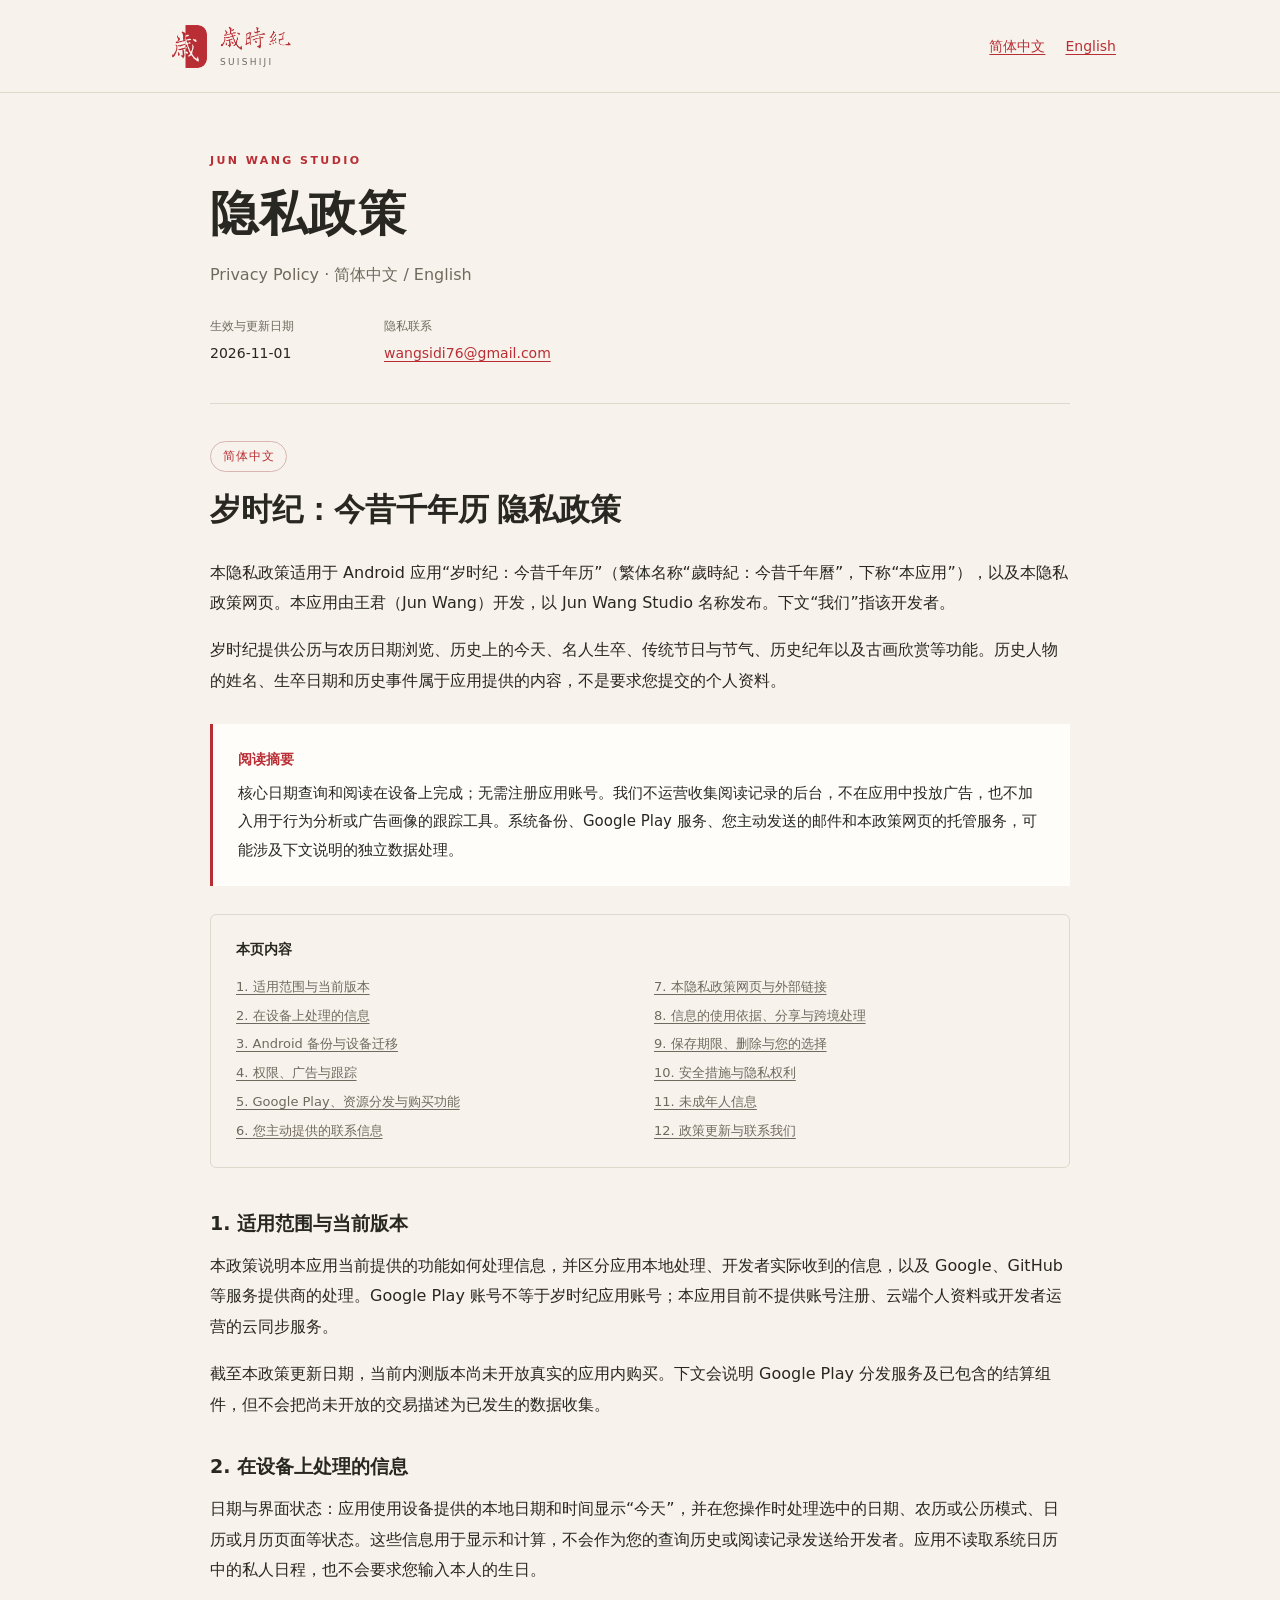
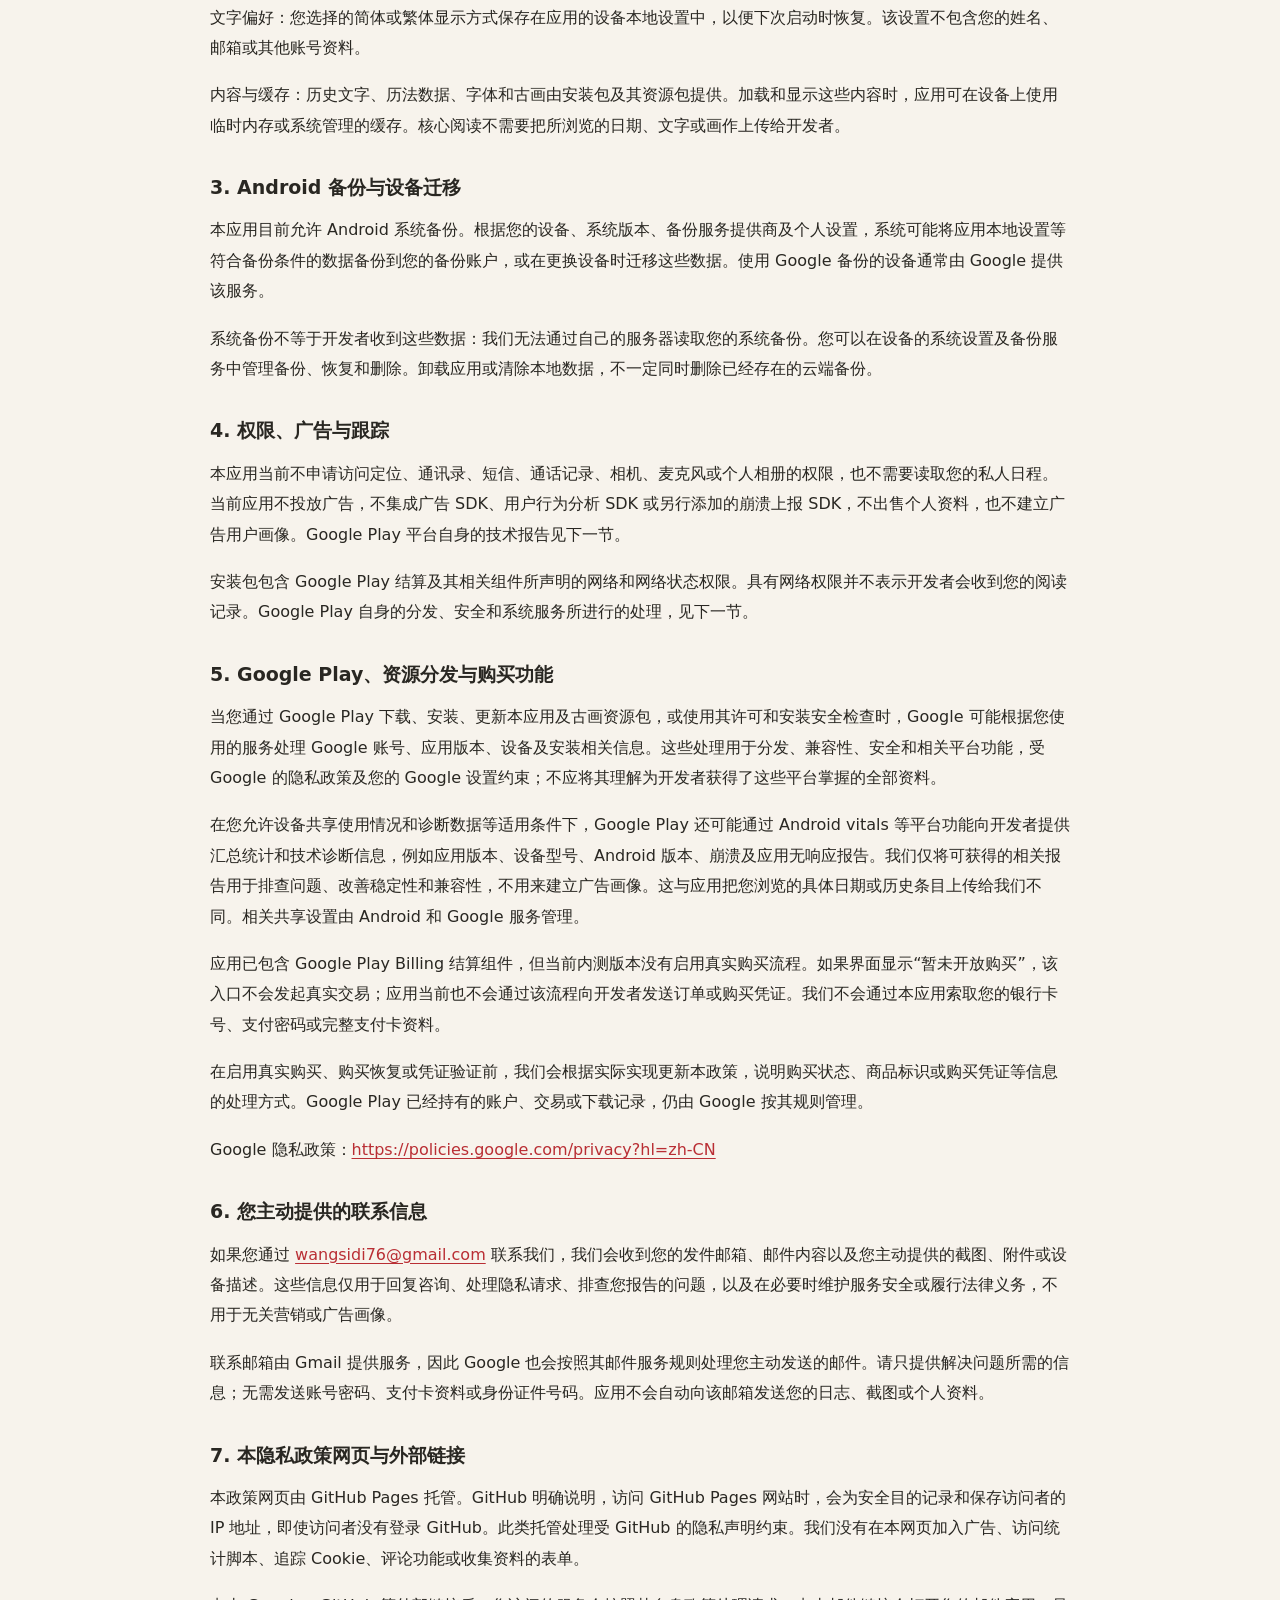
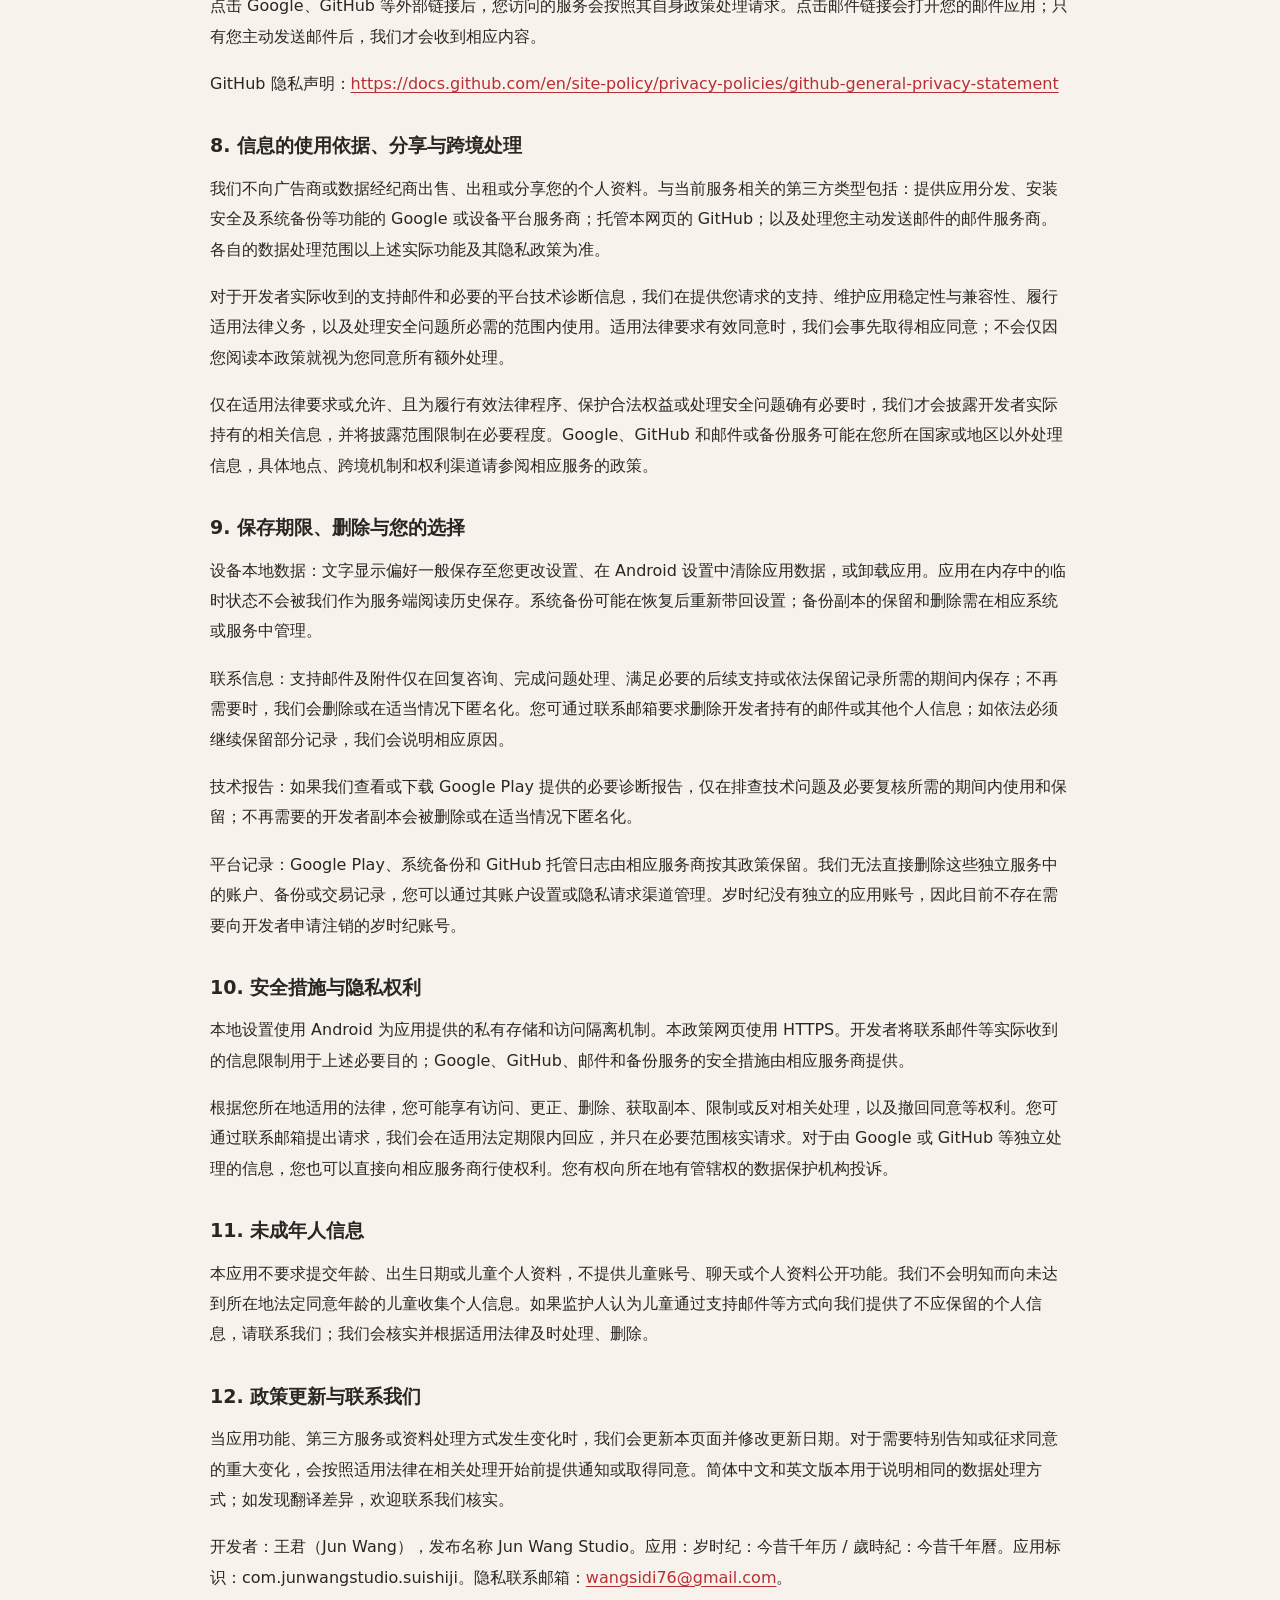
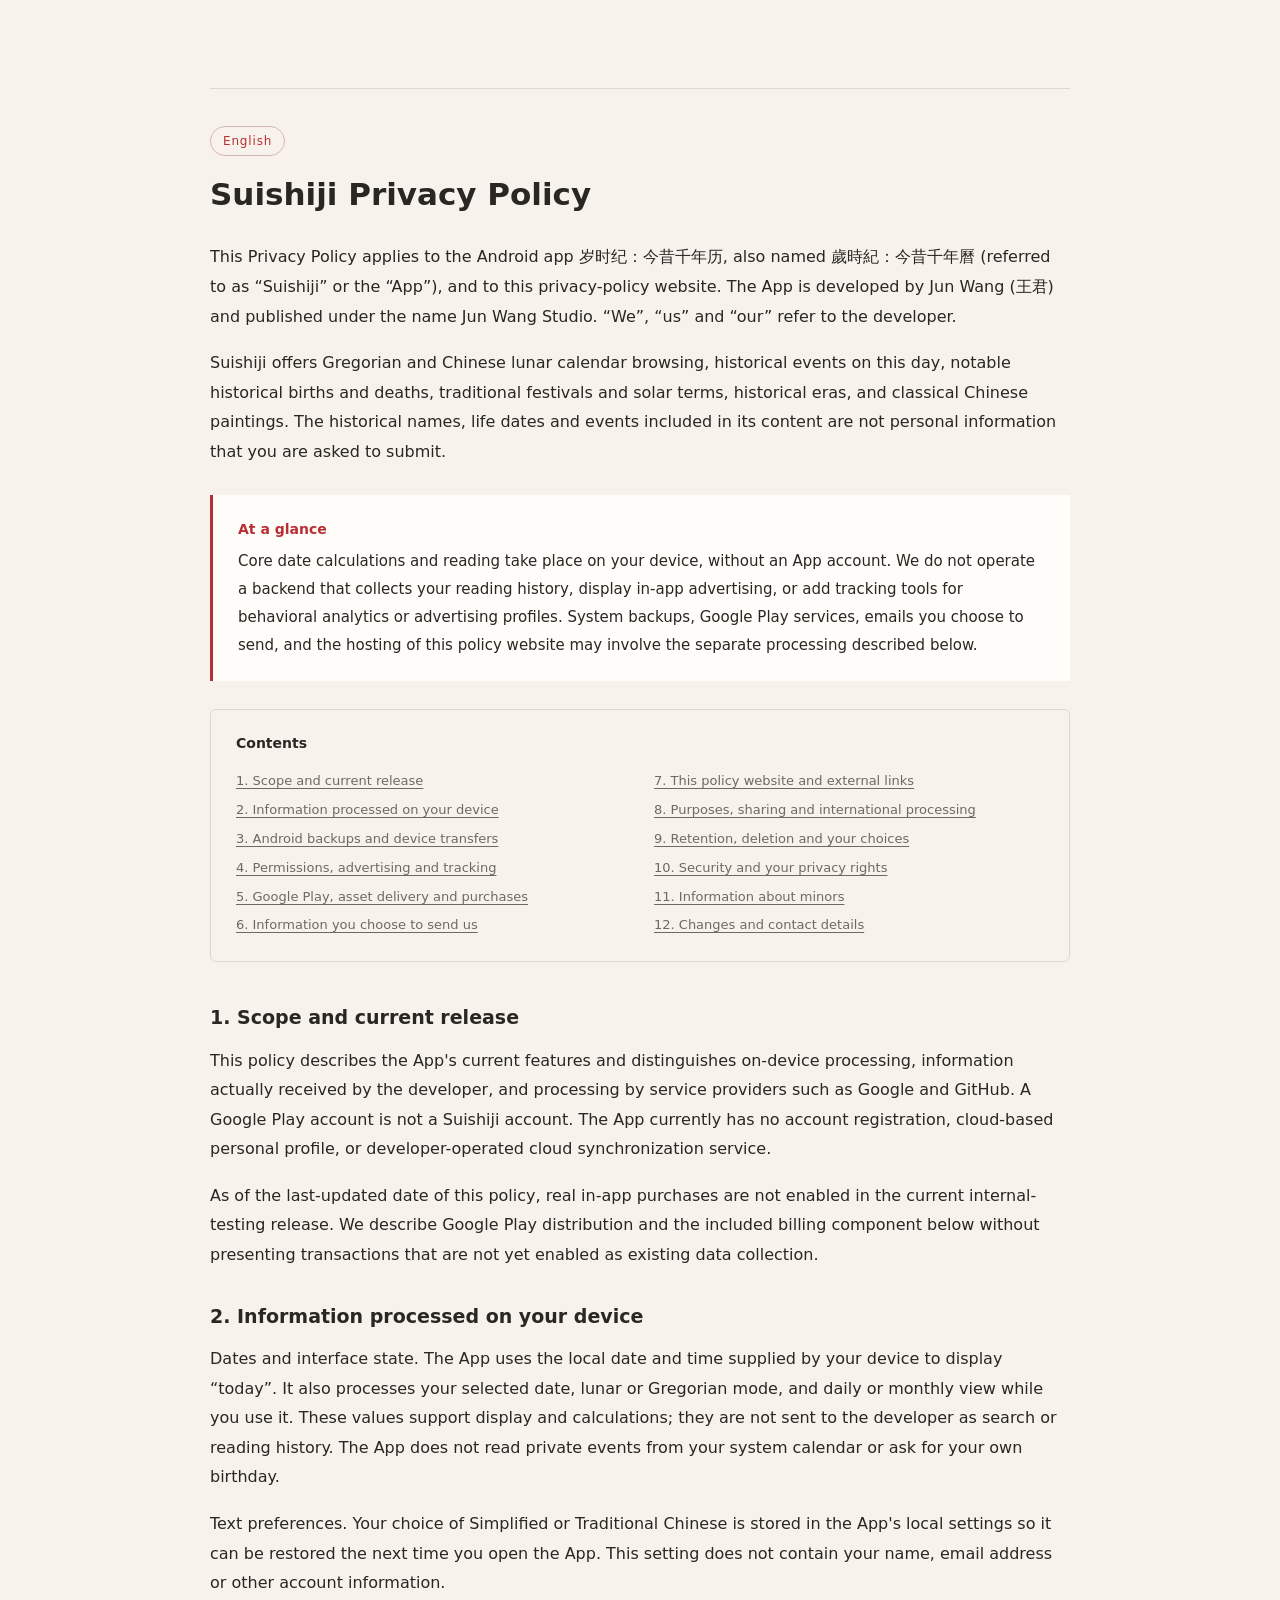
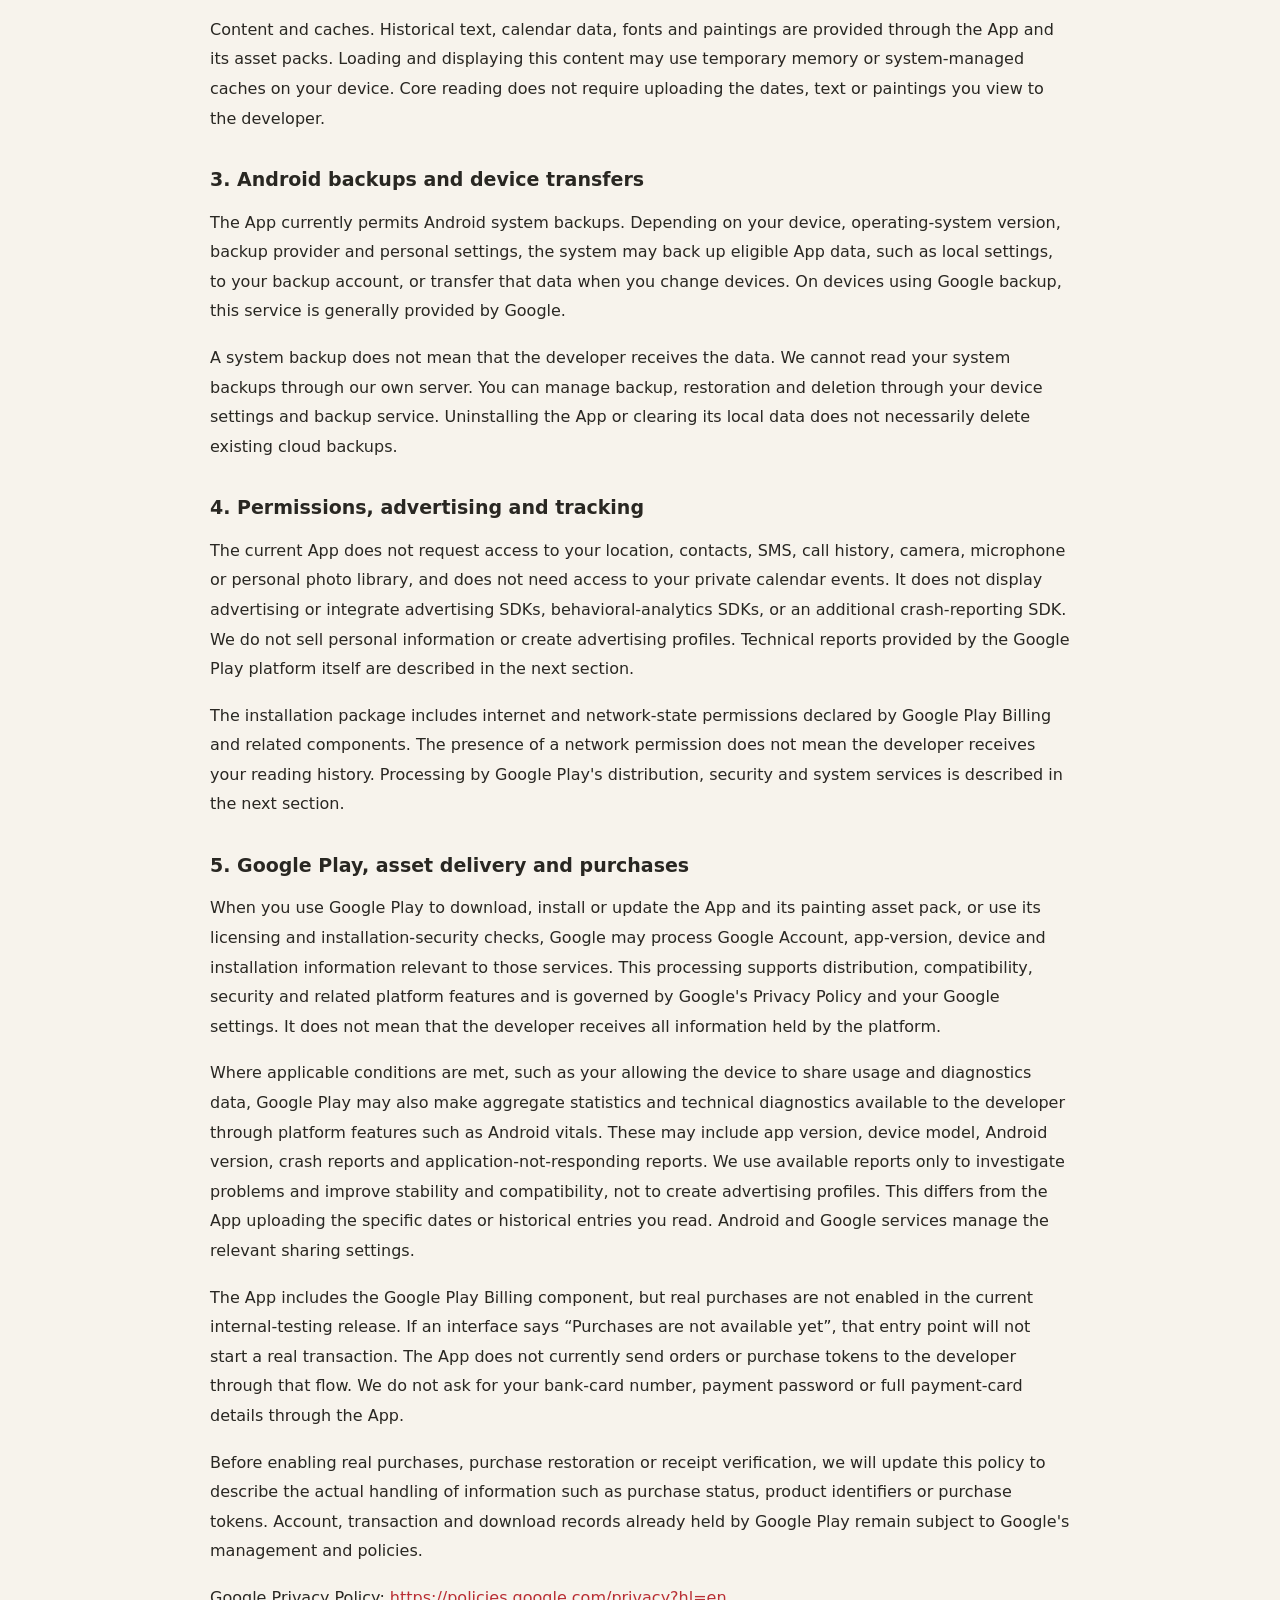
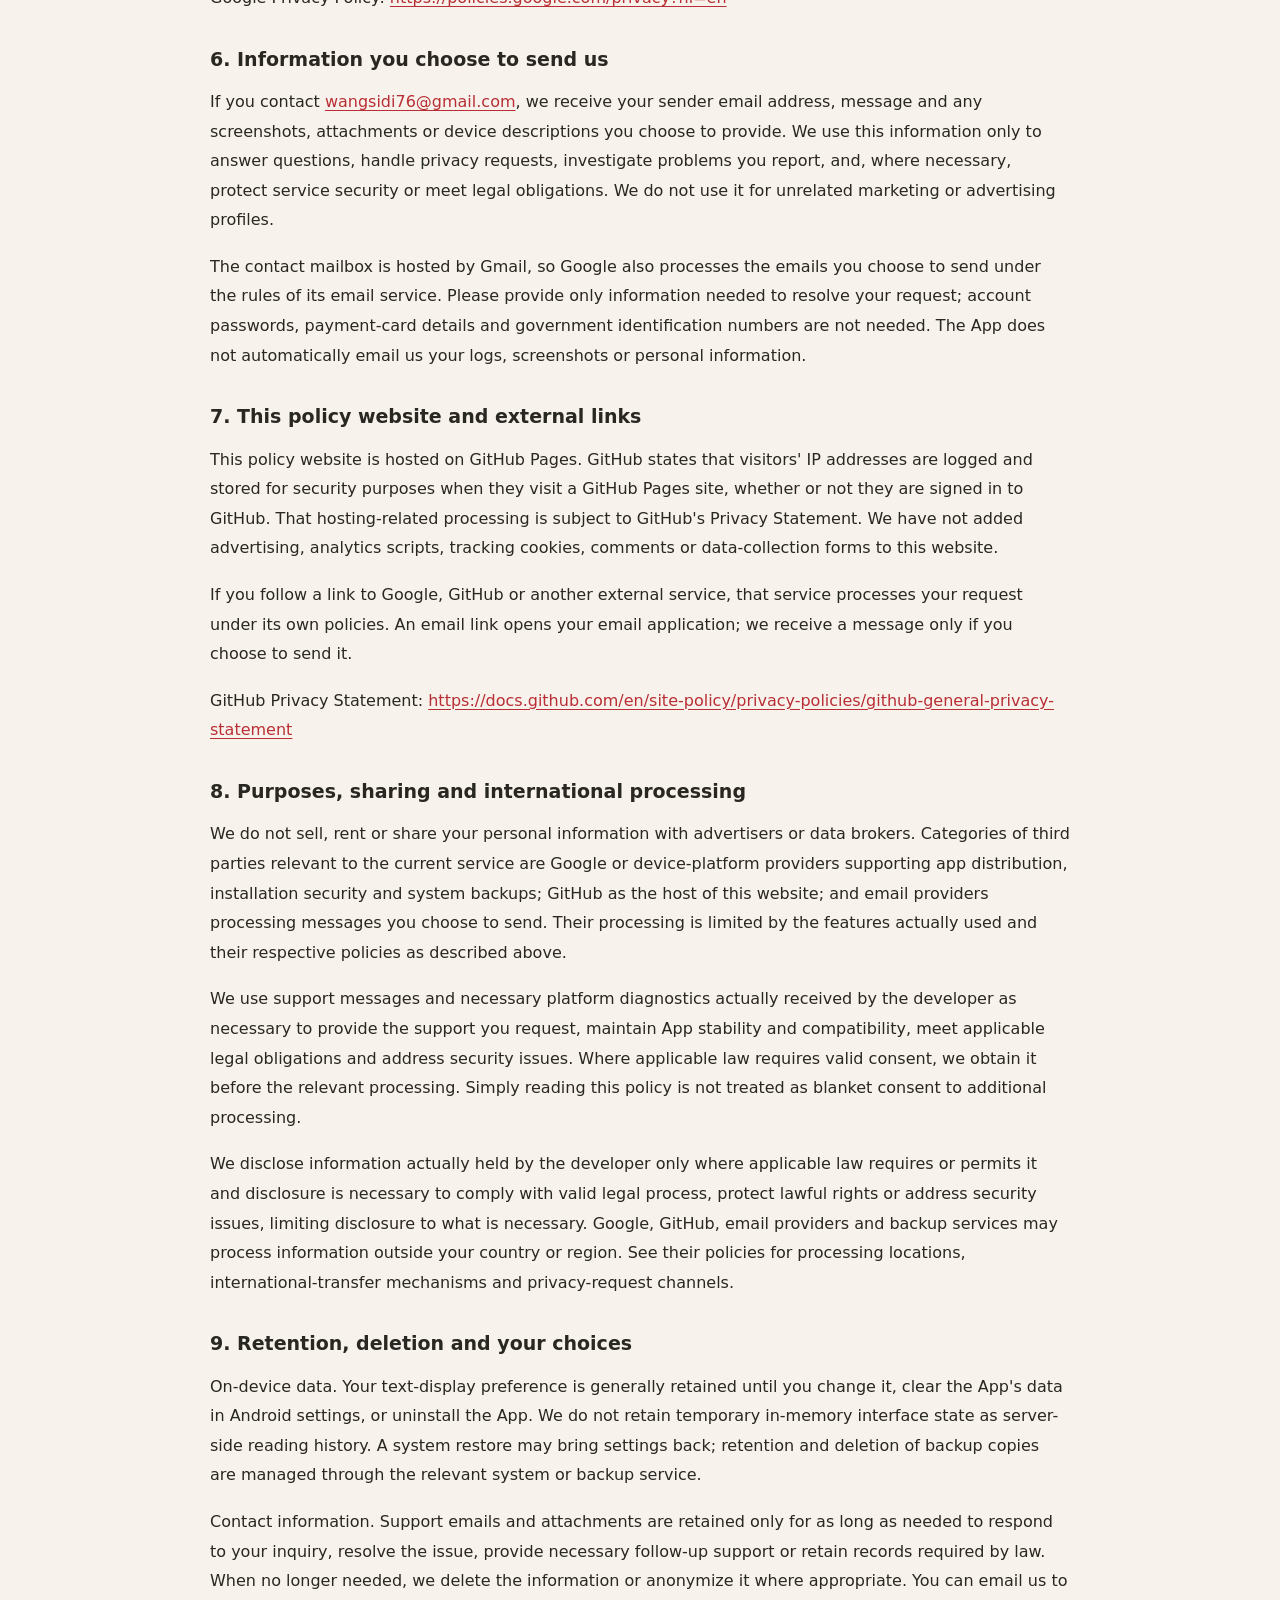
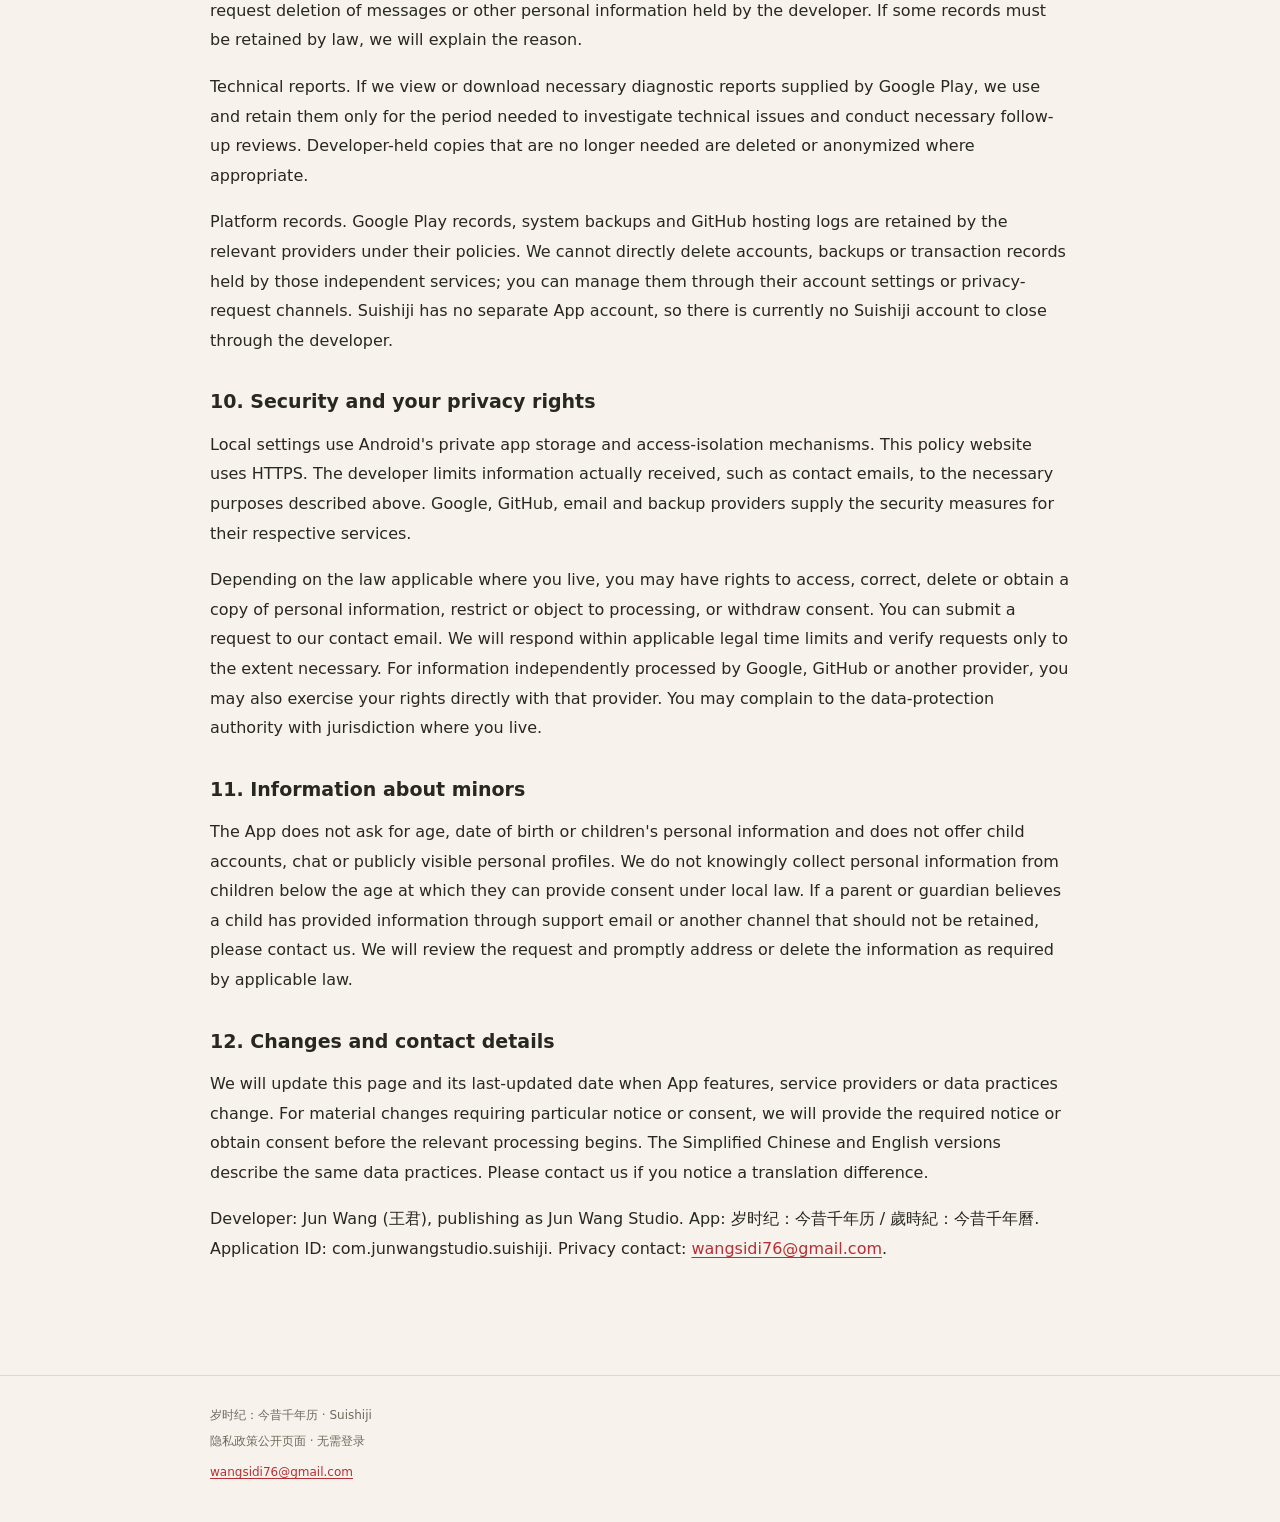
==== commit dabe1d6e: "Use Suishiji app icon and calligraphy wordmark in policy header" ====
--- a/index.html
+++ b/index.html
@@ -12,13 +12,13 @@
   <link rel="alternate" hreflang="zh-CN" href="https://stephjwang.github.io/suishiji-privacy/zh-CN/">
   <link rel="alternate" hreflang="en" href="https://stephjwang.github.io/suishiji-privacy/en/">
   <link rel="alternate" hreflang="x-default" href="https://stephjwang.github.io/suishiji-privacy/">
-  <link rel="stylesheet" href="./styles.css">
+  <link rel="stylesheet" href="./styles.css?v=20261101-brand">
 </head>
 <body>
   <a class="skip-link" href="#policy-content">跳至政策正文</a>
   <header class="site-header">
     <div class="header-inner">
-      <a class="brand" href="./" aria-label="岁时纪 Suishiji"><span class="seal" aria-hidden="true">岁</span><span>岁时纪<span class="brand-en">SUISHIJI</span></span></a>
+      <a class="brand" href="./" aria-label="岁时纪 Suishiji"><img class="seal" src="./assets/suishiji-icon.png" width="43" height="43" alt=""><span><img class="brand-name" src="./assets/suishiji-wordmark-red.png" width="72" height="29" alt="歲時紀"><span class="brand-en">SUISHIJI</span></span></a>
       <nav class="language-nav" aria-label="Language / 语言"><a href="#zh-CN" lang="zh-CN" aria-label="阅读简体中文政策">简体中文</a><a href="#en" lang="en" aria-label="Read the policy in English">English</a></nav>
     </div>
   </header>
--- a/styles.css
+++ b/styles.css
@@ -28,7 +28,8 @@
 .header-inner { max-width: 1032px; margin: 0 auto; padding: 24px 40px; display: flex; align-items: center; justify-content: space-between; gap: 24px; }
 .brand { display: inline-flex; align-items: center; gap: 13px; text-decoration: none; color: var(--ink); font-family: "Songti SC", SimSun, "Noto Serif CJK SC", serif; font-size: 22px; font-weight: 600; letter-spacing: .08em; line-height: 1.3; }
 .brand-en { display: block; margin-top: 4px; font-family: system-ui, sans-serif; font-size: 9px; font-weight: 500; letter-spacing: .25em; color: var(--muted); }
-.seal { width: 43px; height: 43px; display: grid; place-items: center; color: var(--paper); background: var(--red); border-radius: 9px; font-size: 28px; line-height: 1; }
+.brand-name { display: block; width: 3.24em; height: 1.3em; object-fit: contain; object-position: left center; }
+.seal { width: 43px; height: 43px; display: block; flex-shrink: 0; object-fit: contain; border-radius: 9px; }
 .language-nav { display: flex; gap: 20px; align-items: center; font-size: 14px; }
 .page-shell { max-width: 940px; margin: 0 auto; padding: 58px 40px 68px; }
 .page-intro { padding-bottom: 36px; }
@@ -56,6 +57,7 @@
 .policy-section { margin: 31px 0; }
 .policy-section h3 { margin: 0 0 13px; font-size: 19px; font-weight: 650; line-height: 1.6; }
 article[lang="en"] { line-height: 1.85; }
+article[lang="en"] > h2 { font-family: inherit; font-weight: 650; }
 article[lang="en"] .policy-section h3 { font-size: 19px; }
 .site-footer { border-top: 1px solid var(--line); padding: 28px 40px 38px; color: var(--muted); font-size: 12px; }
 .site-footer > div { max-width: 860px; margin: auto; }
@@ -64,7 +66,7 @@
 @media (max-width: 640px) {
   .header-inner { padding: 18px 22px; gap: 12px; }
   .brand { font-size: 20px; gap: 10px; }
-  .seal { width: 38px; height: 38px; font-size: 26px; }
+  .seal { width: 38px; height: 38px; }
   .language-nav { gap: 14px; font-size: 13px; }
   .page-shell { padding: 35px 22px 40px; }
   .page-intro { padding-bottom: 27px; }
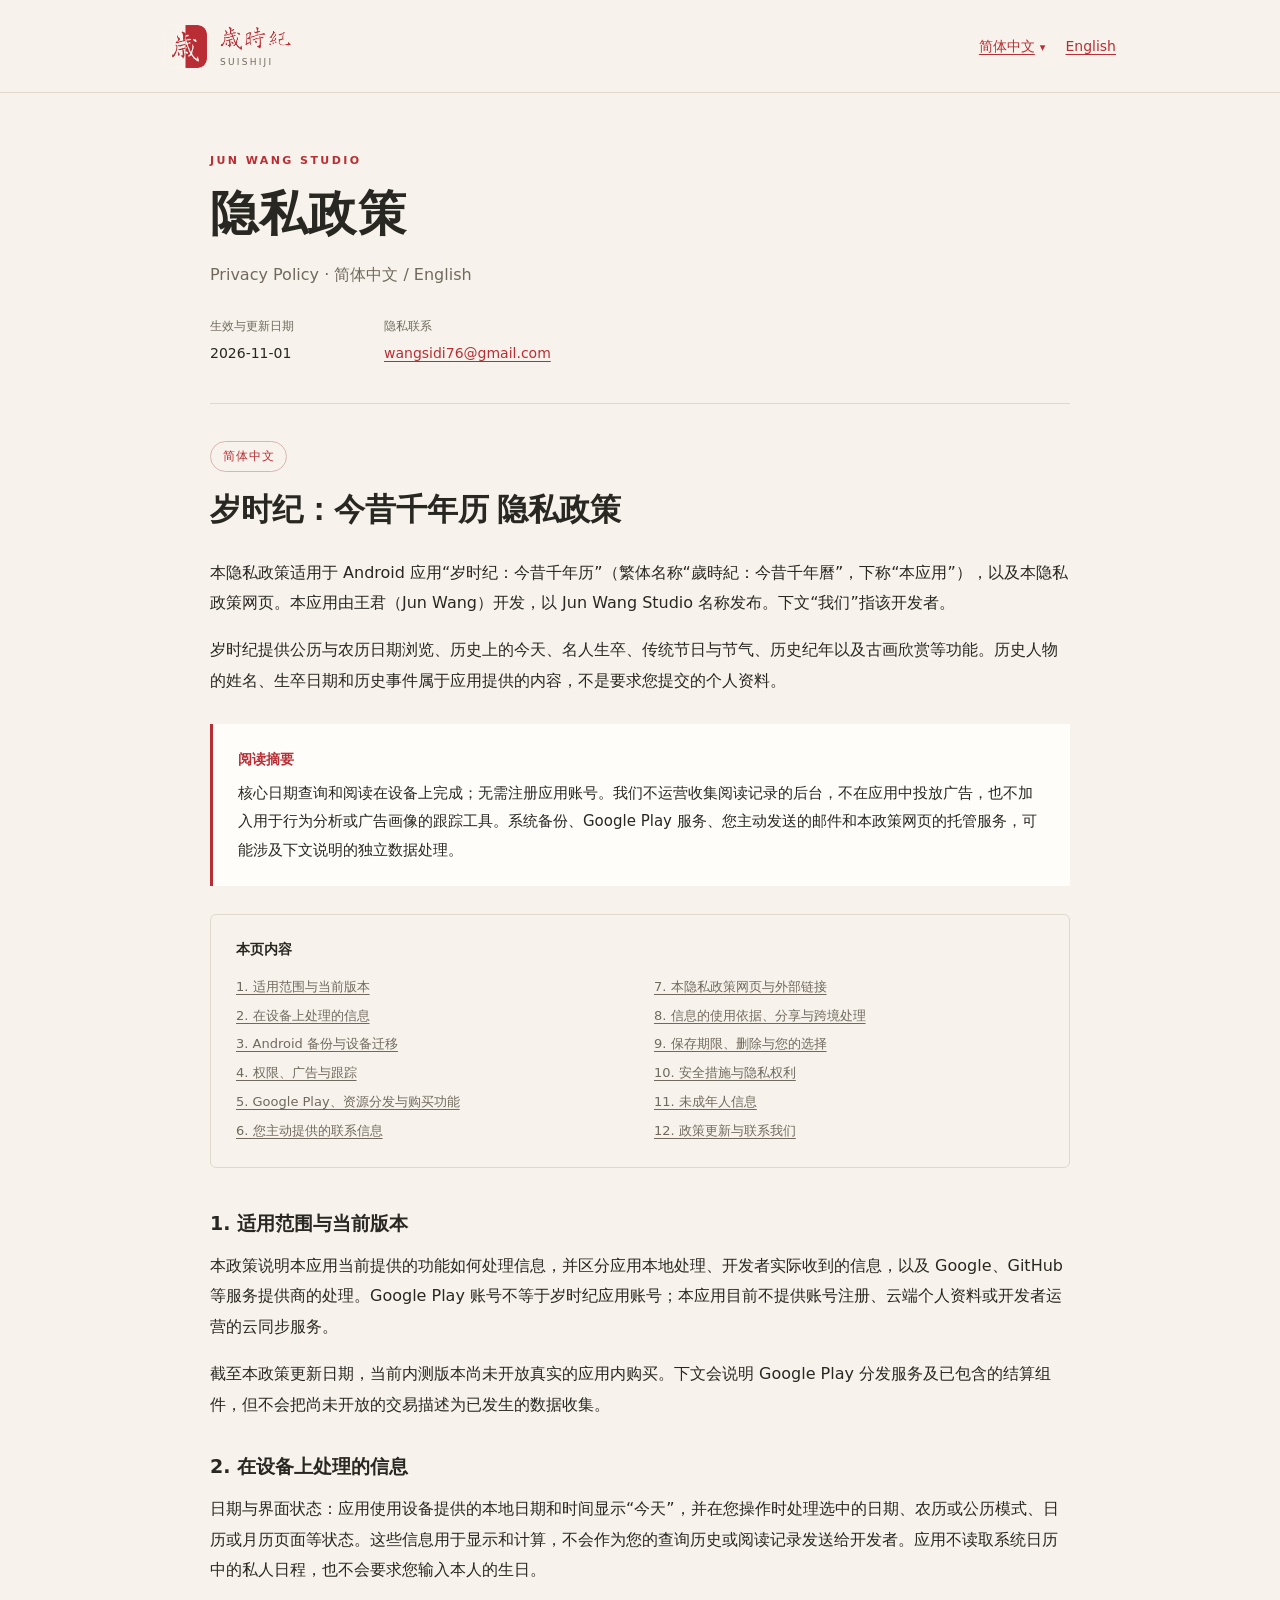
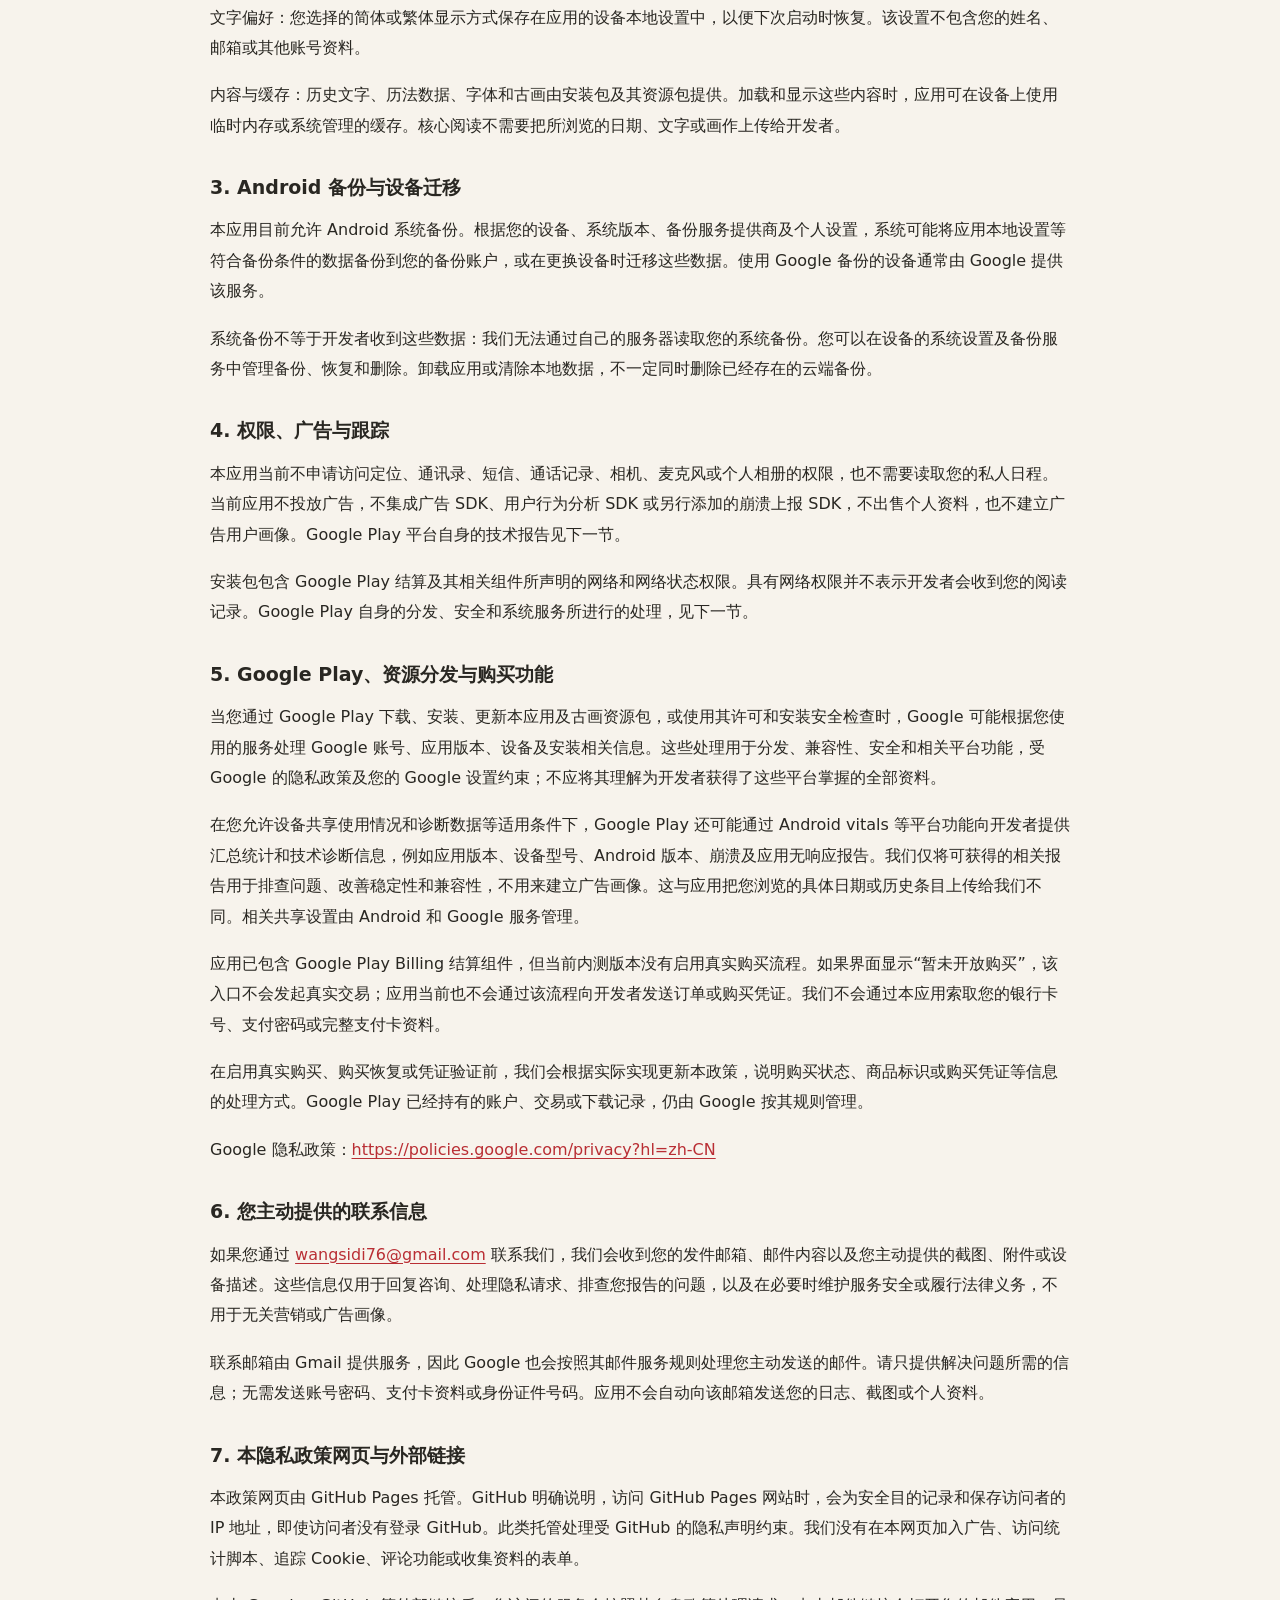
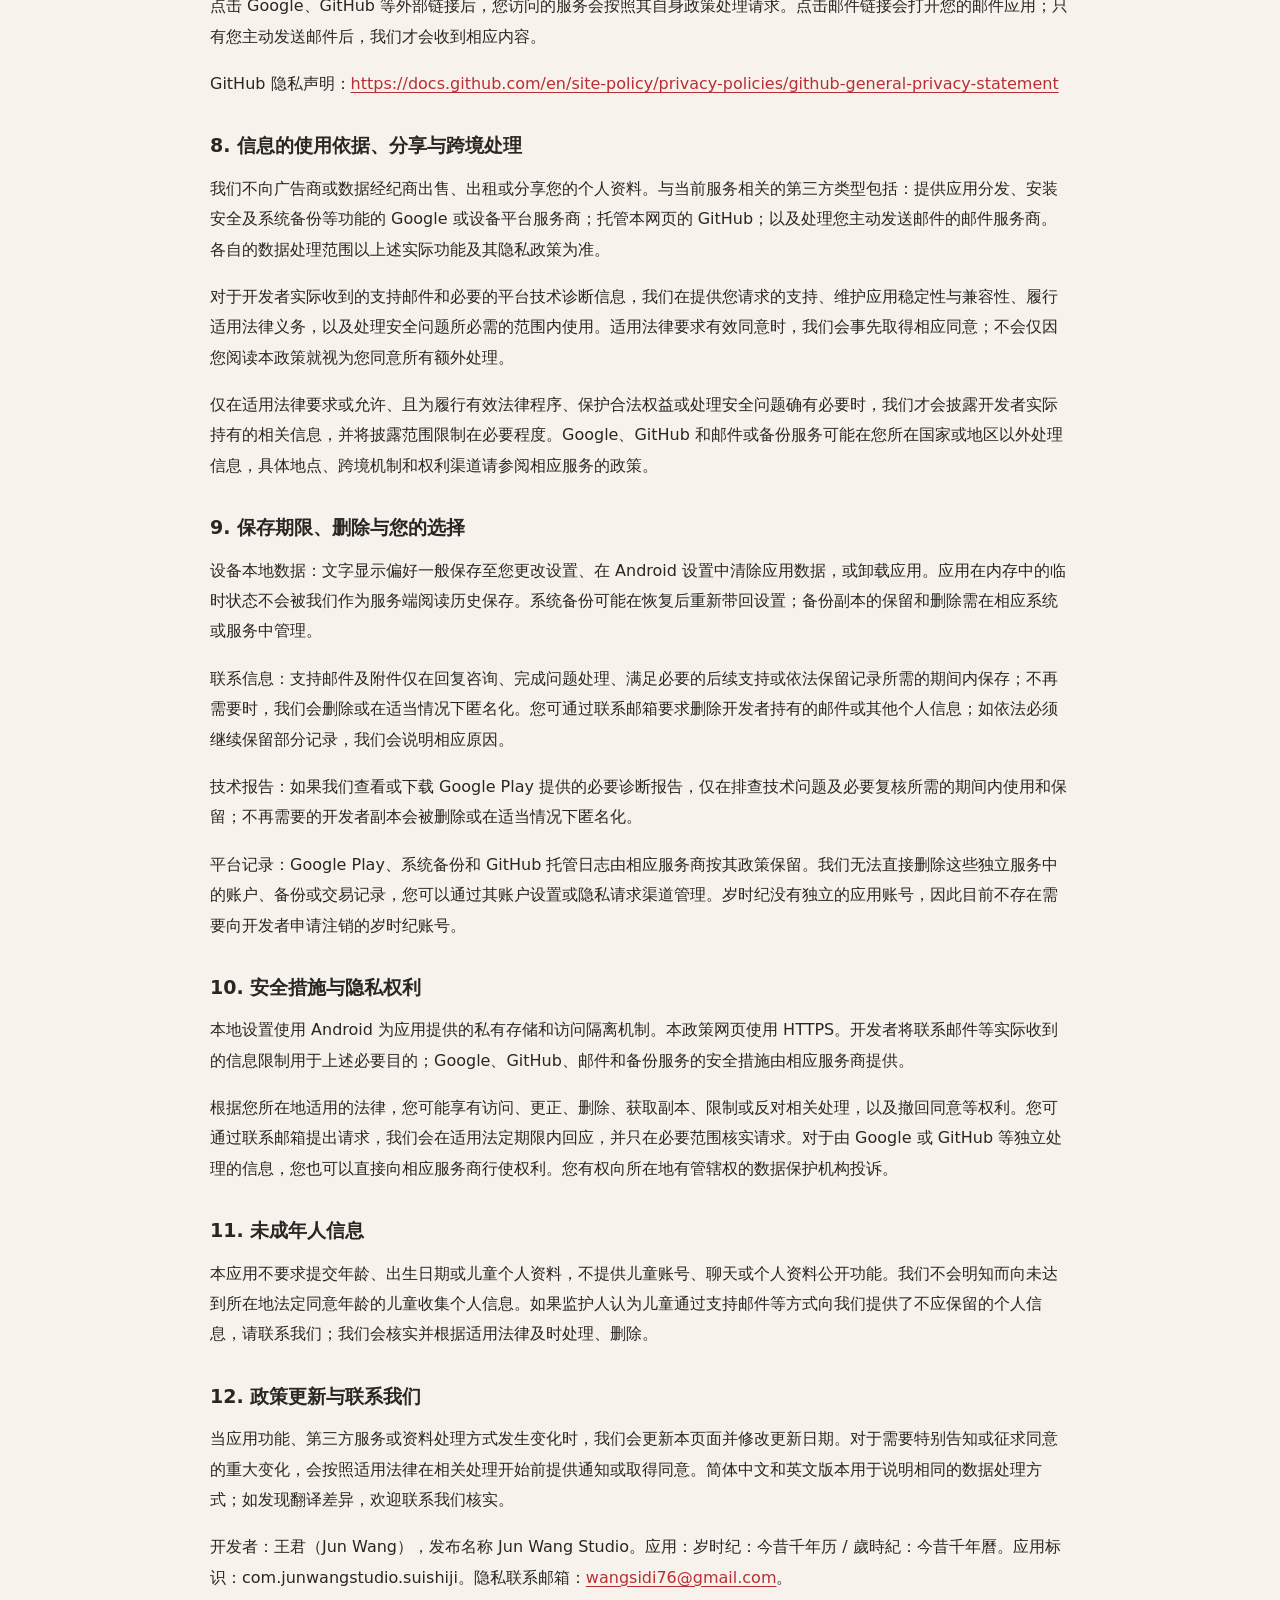
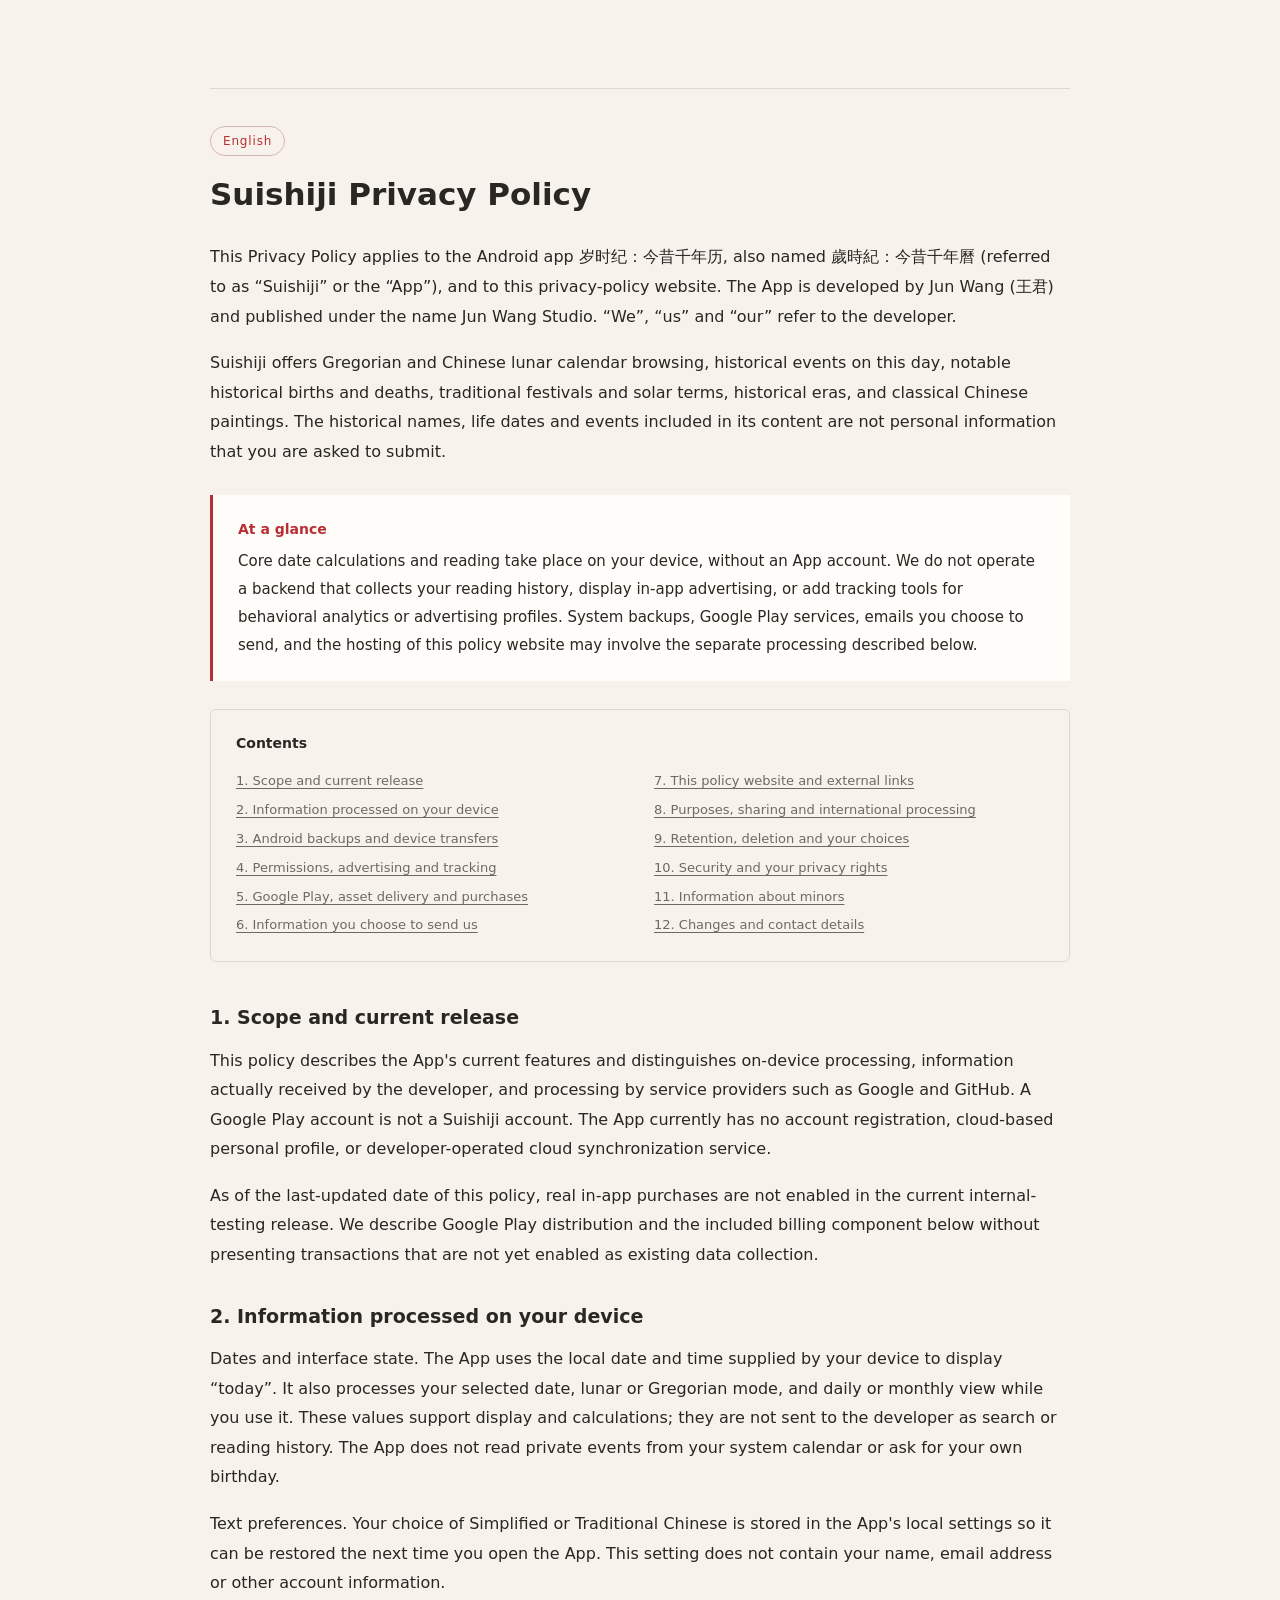
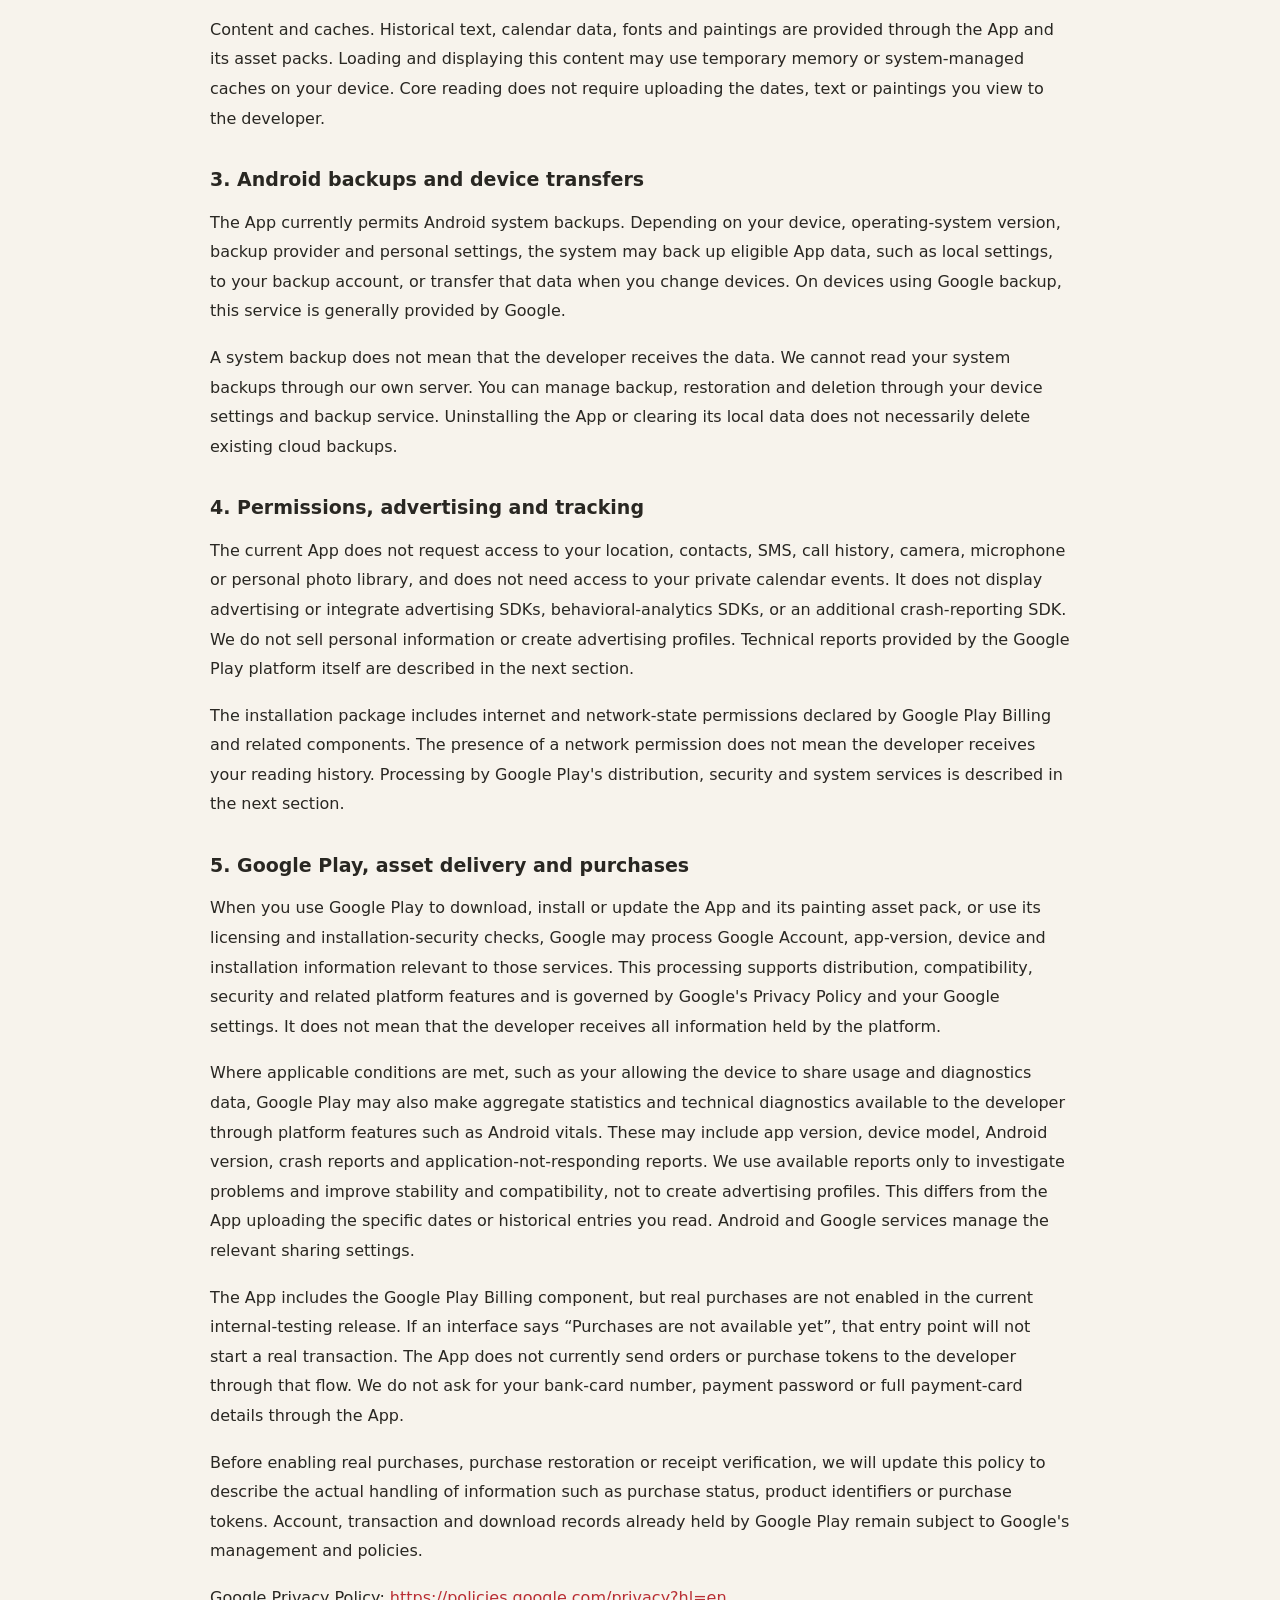
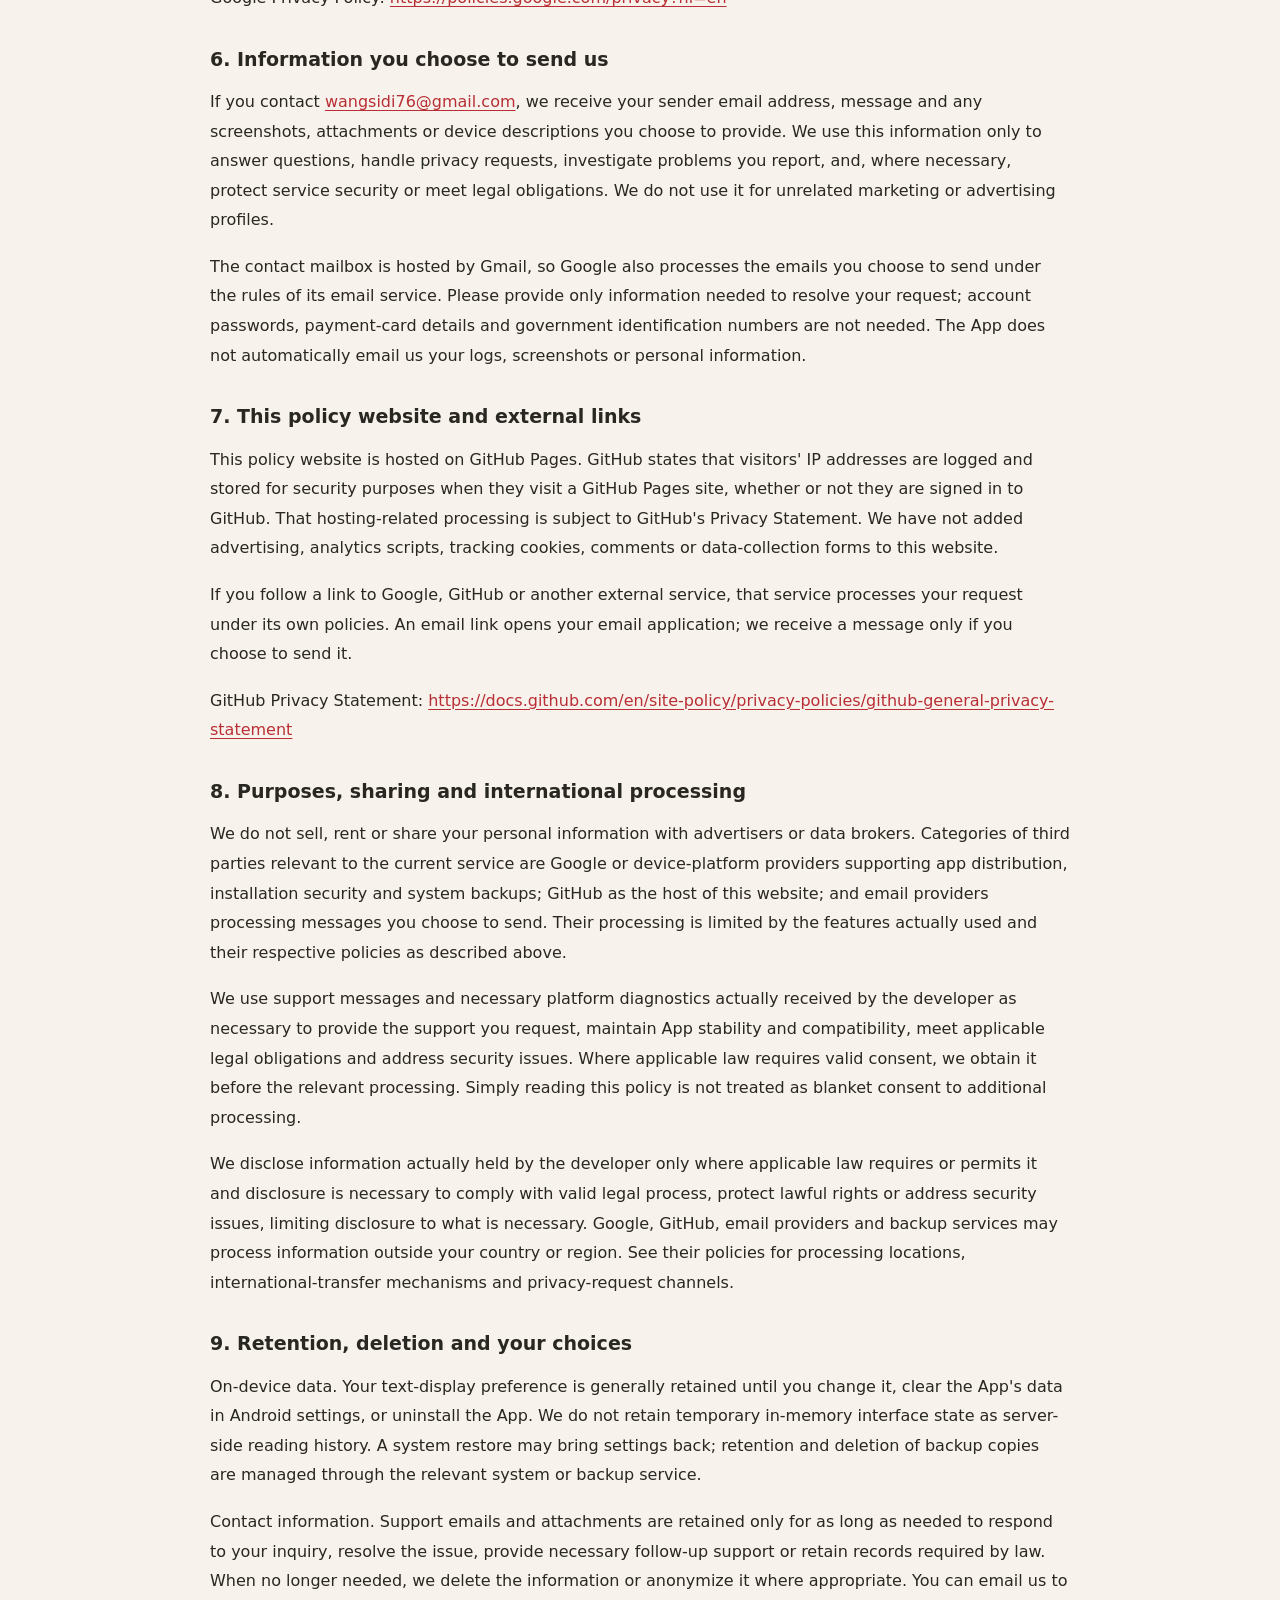
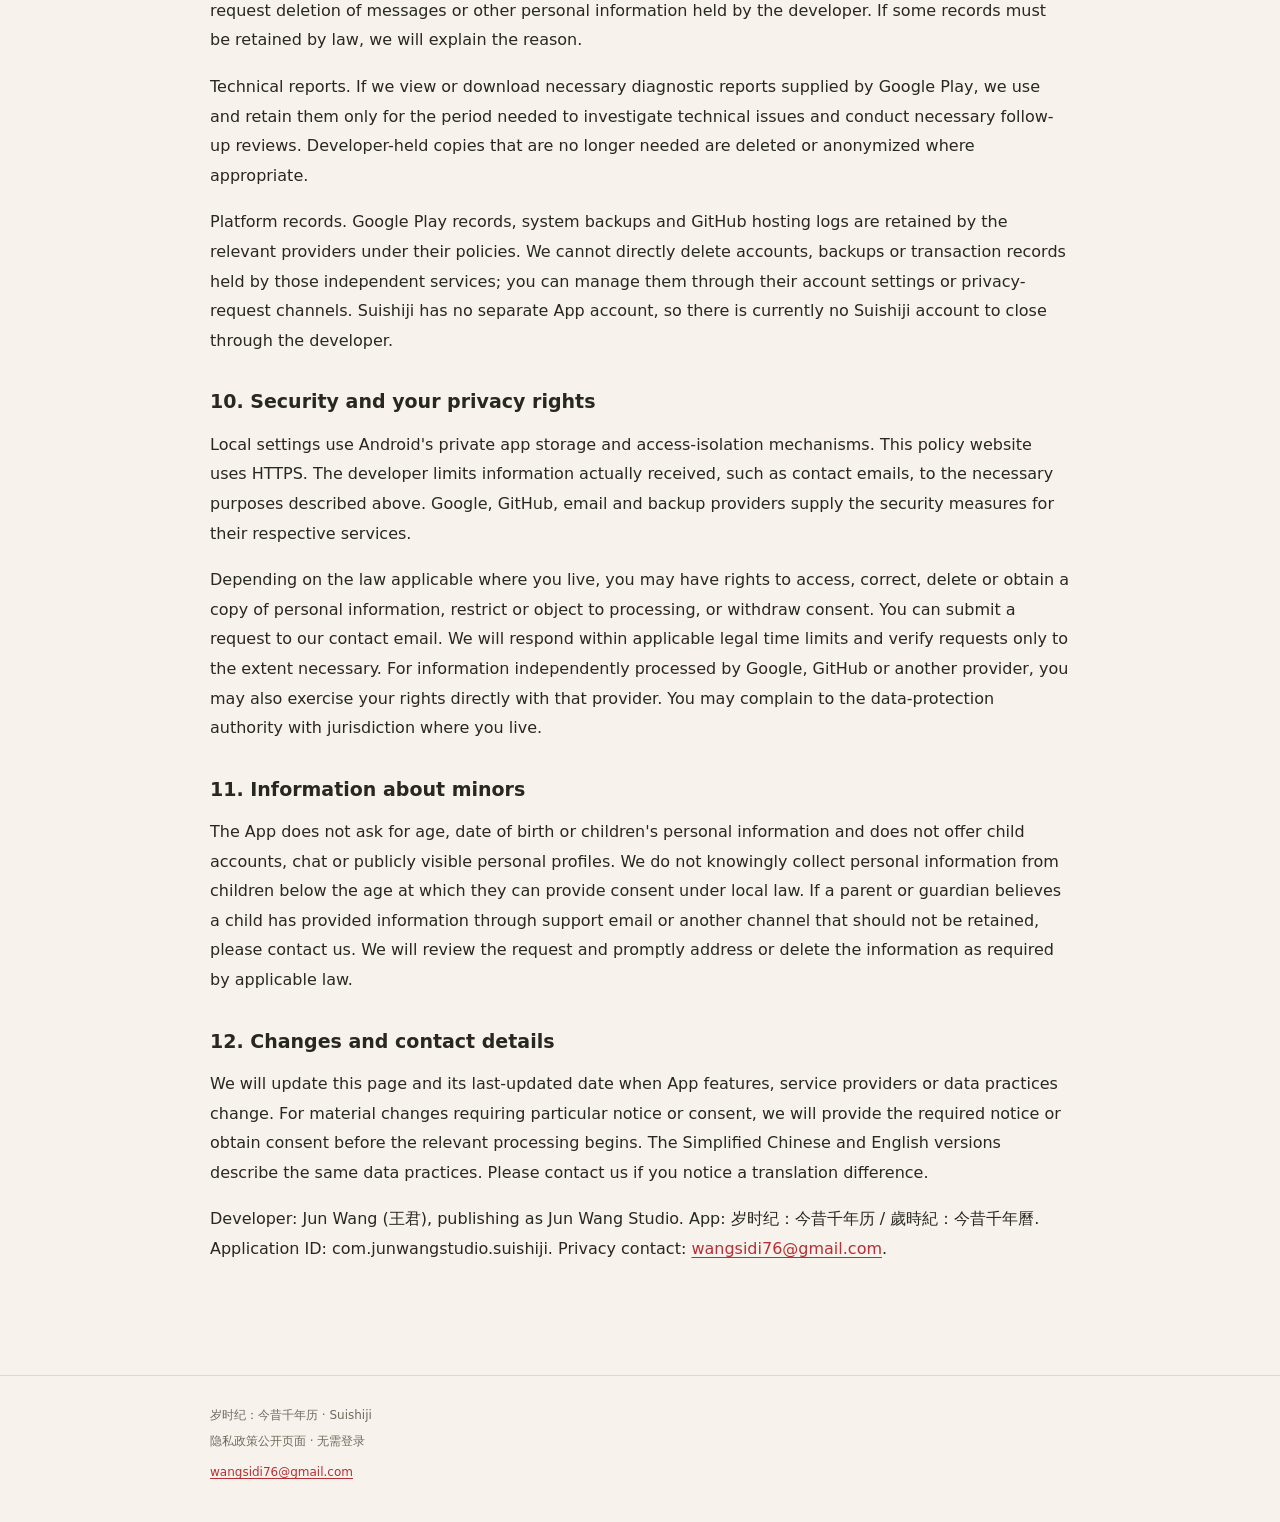
==== commit 89fb9aaf: "Add Mainland-worded Traditional Chinese privacy policy and script selector" ====
--- a/index.html
+++ b/index.html
@@ -4,22 +4,23 @@
   <meta charset="utf-8">
   <meta name="viewport" content="width=device-width, initial-scale=1">
   <meta name="color-scheme" content="light">
-  <meta name="description" content="岁时纪：今昔千年历 / Suishiji — 简体中文与英文隐私政策。Privacy practices, local settings, backups, Google Play and contact information.">
+  <meta name="description" content="岁时纪：今昔千年历 / Suishiji — 简体中文、繁體中文与英文隐私政策。Privacy practices, local settings, backups, Google Play and contact information.">
   <meta name="referrer" content="no-referrer">
   <meta http-equiv="Content-Security-Policy" content="default-src 'none'; style-src 'self'; img-src 'self'; base-uri 'none'; form-action 'none'">
   <title>隐私政策 / Privacy Policy · 岁时纪 Suishiji</title>
   <link rel="canonical" href="https://stephjwang.github.io/suishiji-privacy/">
   <link rel="alternate" hreflang="zh-CN" href="https://stephjwang.github.io/suishiji-privacy/zh-CN/">
+  <link rel="alternate" hreflang="zh-Hant-CN" href="https://stephjwang.github.io/suishiji-privacy/zh-Hant/">
   <link rel="alternate" hreflang="en" href="https://stephjwang.github.io/suishiji-privacy/en/">
   <link rel="alternate" hreflang="x-default" href="https://stephjwang.github.io/suishiji-privacy/">
-  <link rel="stylesheet" href="./styles.css?v=20261101-brand">
+  <link rel="stylesheet" href="./styles.css?v=20261101-traditional">
 </head>
 <body>
   <a class="skip-link" href="#policy-content">跳至政策正文</a>
   <header class="site-header">
     <div class="header-inner">
       <a class="brand" href="./" aria-label="岁时纪 Suishiji"><img class="seal" src="./assets/suishiji-icon.png" width="43" height="43" alt=""><span><img class="brand-name" src="./assets/suishiji-wordmark-red.png" width="72" height="29" alt="歲時紀"><span class="brand-en">SUISHIJI</span></span></a>
-      <nav class="language-nav" aria-label="Language / 语言"><a href="#zh-CN" lang="zh-CN" aria-label="阅读简体中文政策">简体中文</a><a href="#en" lang="en" aria-label="Read the policy in English">English</a></nav>
+      <nav class="language-nav" aria-label="Language / 语言"><details class="chinese-switch"><summary>简体中文</summary><div class="chinese-menu"><a href="#zh-CN" lang="zh-CN" aria-current="page">简体中文</a><a href="./zh-Hant/#zh-Hant" lang="zh-Hant-CN">繁體中文</a></div></details><a href="#en" lang="en" aria-label="Read the policy in English">English</a></nav>
     </div>
   </header>
   <main id="policy-content" class="page-shell">
--- a/styles.css
+++ b/styles.css
@@ -31,6 +31,15 @@
 .brand-name { display: block; width: 3.24em; height: 1.3em; object-fit: contain; object-position: left center; }
 .seal { width: 43px; height: 43px; display: block; flex-shrink: 0; object-fit: contain; border-radius: 9px; }
 .language-nav { display: flex; gap: 20px; align-items: center; font-size: 14px; }
+.chinese-switch { position: relative; }
+.chinese-switch summary { color: var(--red); cursor: pointer; list-style: none; text-decoration: underline; text-underline-offset: .2em; white-space: nowrap; }
+.chinese-switch summary::-webkit-details-marker { display: none; }
+.chinese-switch summary::after { content: "▾"; display: inline-block; margin-left: 5px; font-size: .8em; }
+.chinese-switch summary:focus-visible { outline: 3px solid var(--red); outline-offset: 5px; border-radius: 2px; }
+.chinese-menu { position: absolute; top: calc(100% + 8px); right: 0; z-index: 10; min-width: 128px; padding: 5px; background: var(--surface); border: 1px solid var(--line); border-radius: 6px; box-shadow: 0 5px 16px #29272216; }
+.chinese-menu a { display: block; padding: 7px 12px; white-space: nowrap; text-decoration: none; border-radius: 3px; }
+.chinese-menu a:hover, .chinese-menu a:focus-visible { background: var(--soft-red); }
+.chinese-menu a[aria-current="page"] { font-weight: 650; }
 .page-shell { max-width: 940px; margin: 0 auto; padding: 58px 40px 68px; }
 .page-intro { padding-bottom: 36px; }
 .eyebrow { color: var(--red); font-size: 11px; letter-spacing: .22em; font-weight: 650; margin: 0 0 10px; }
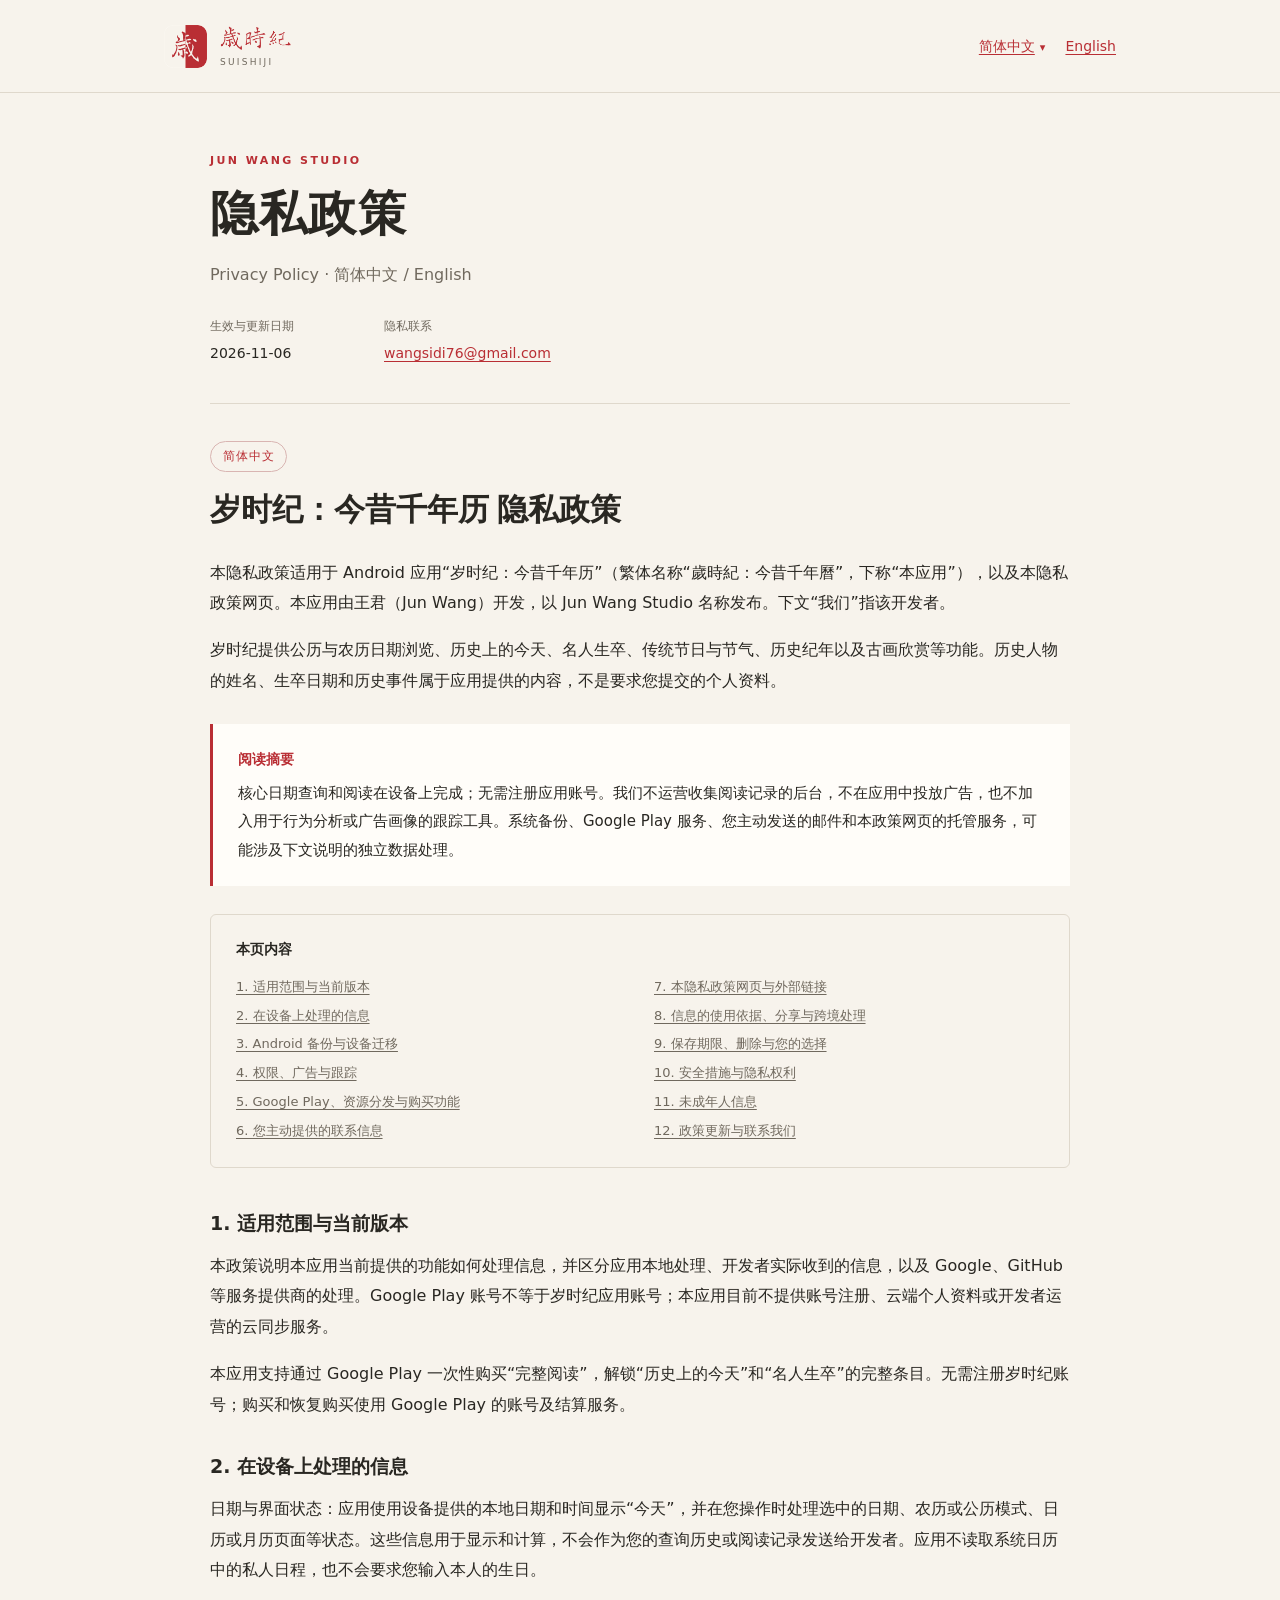
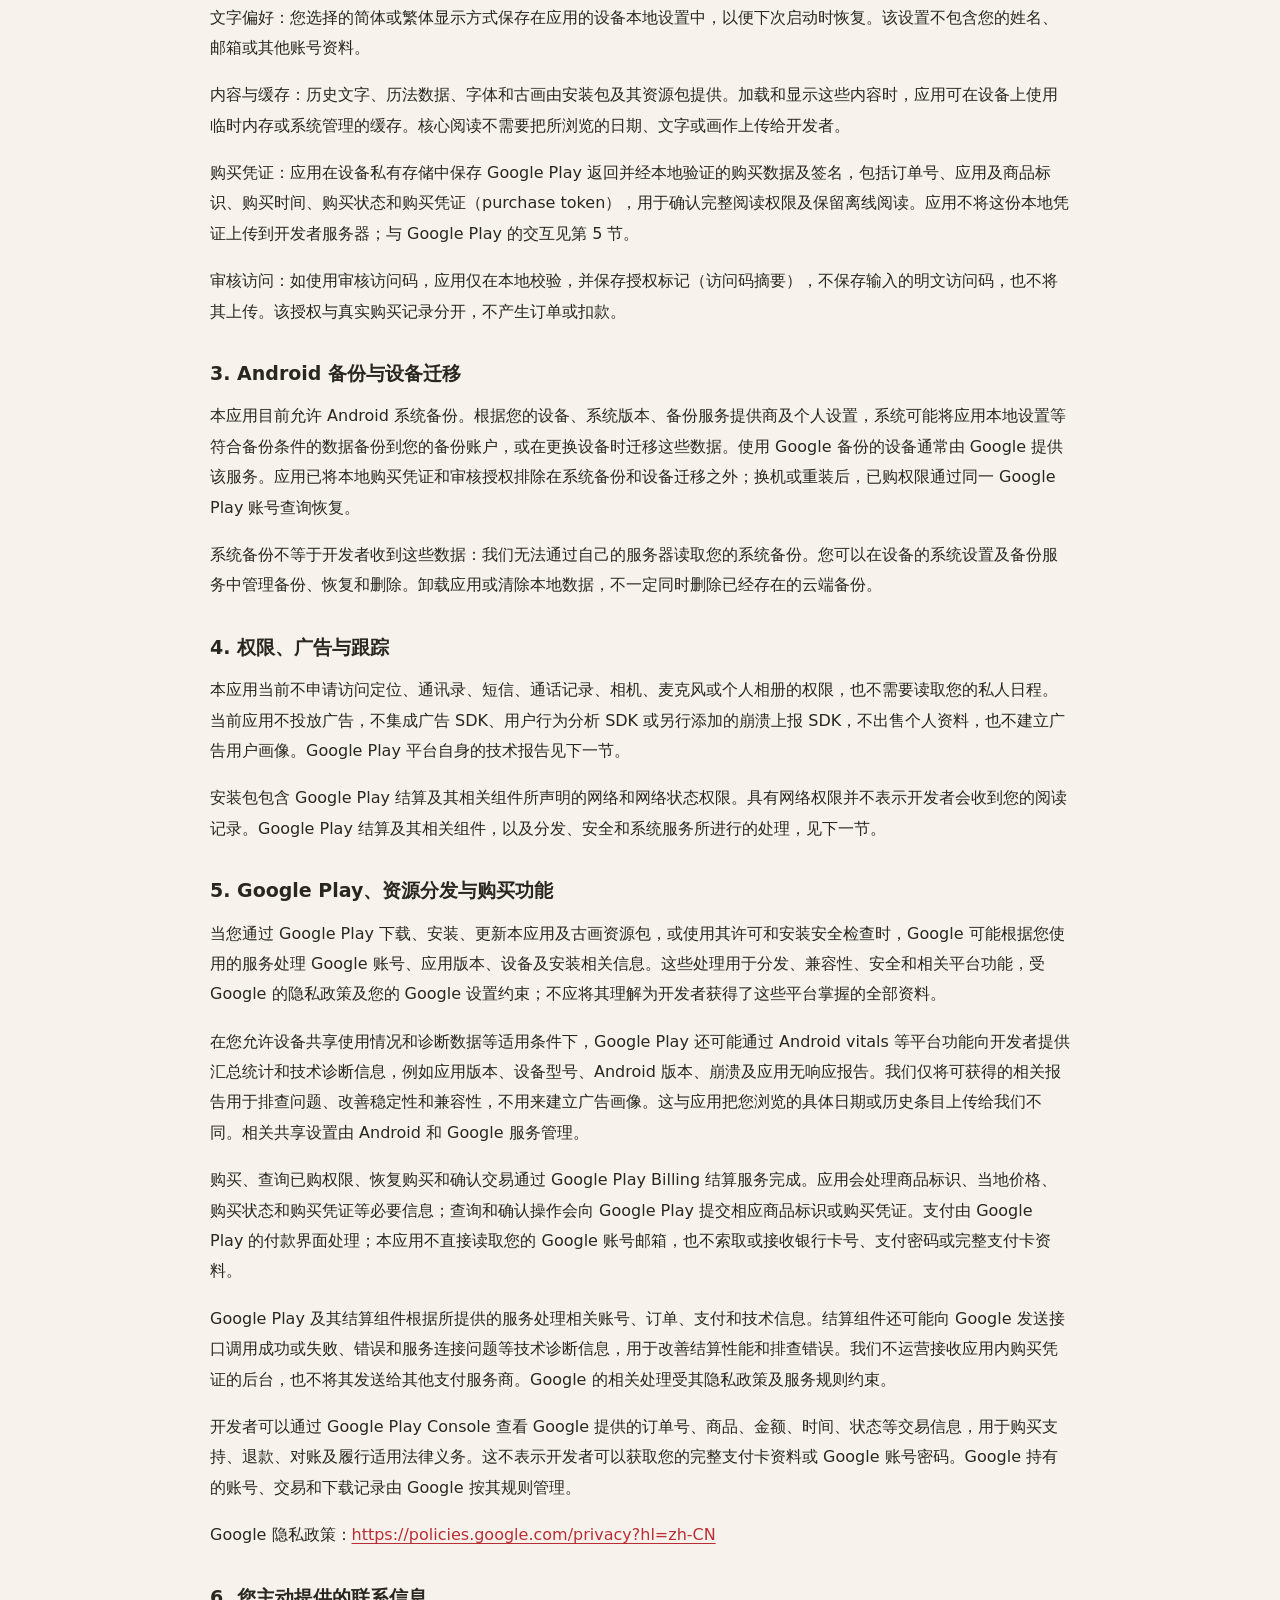
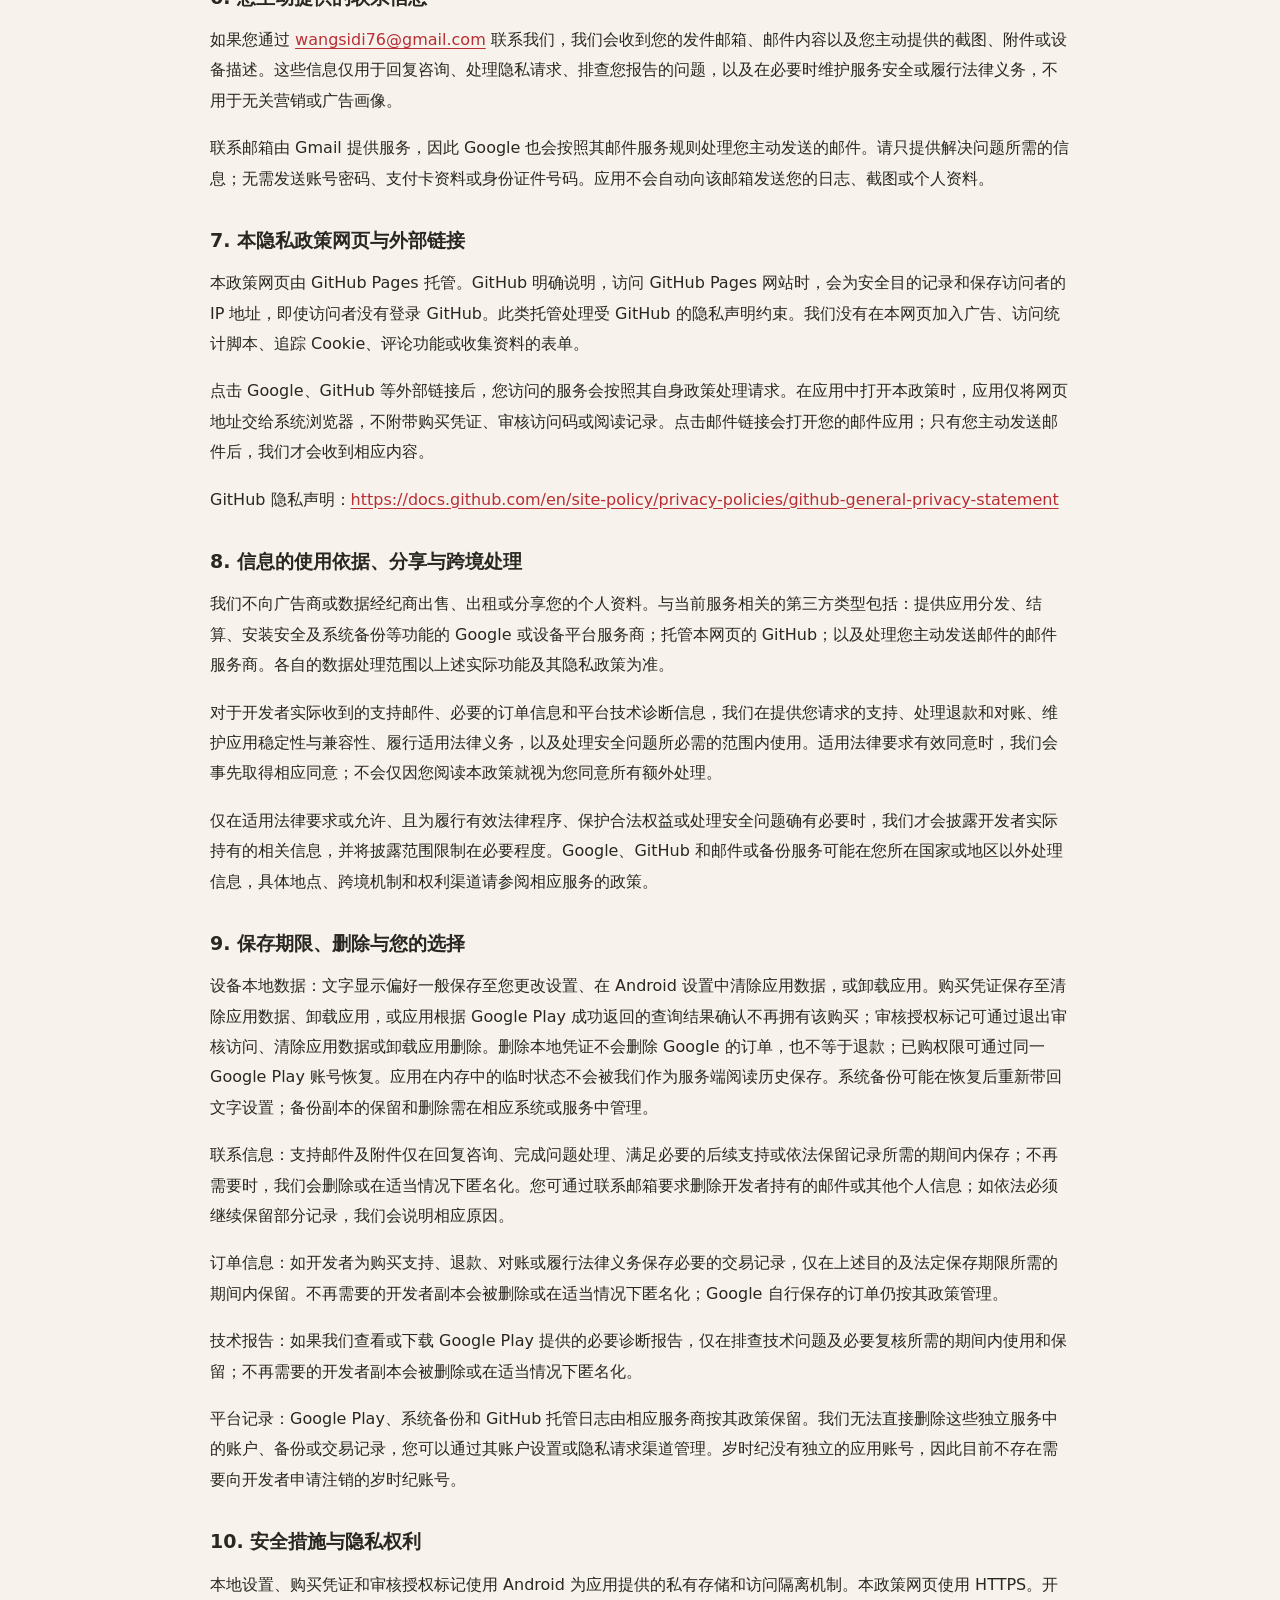
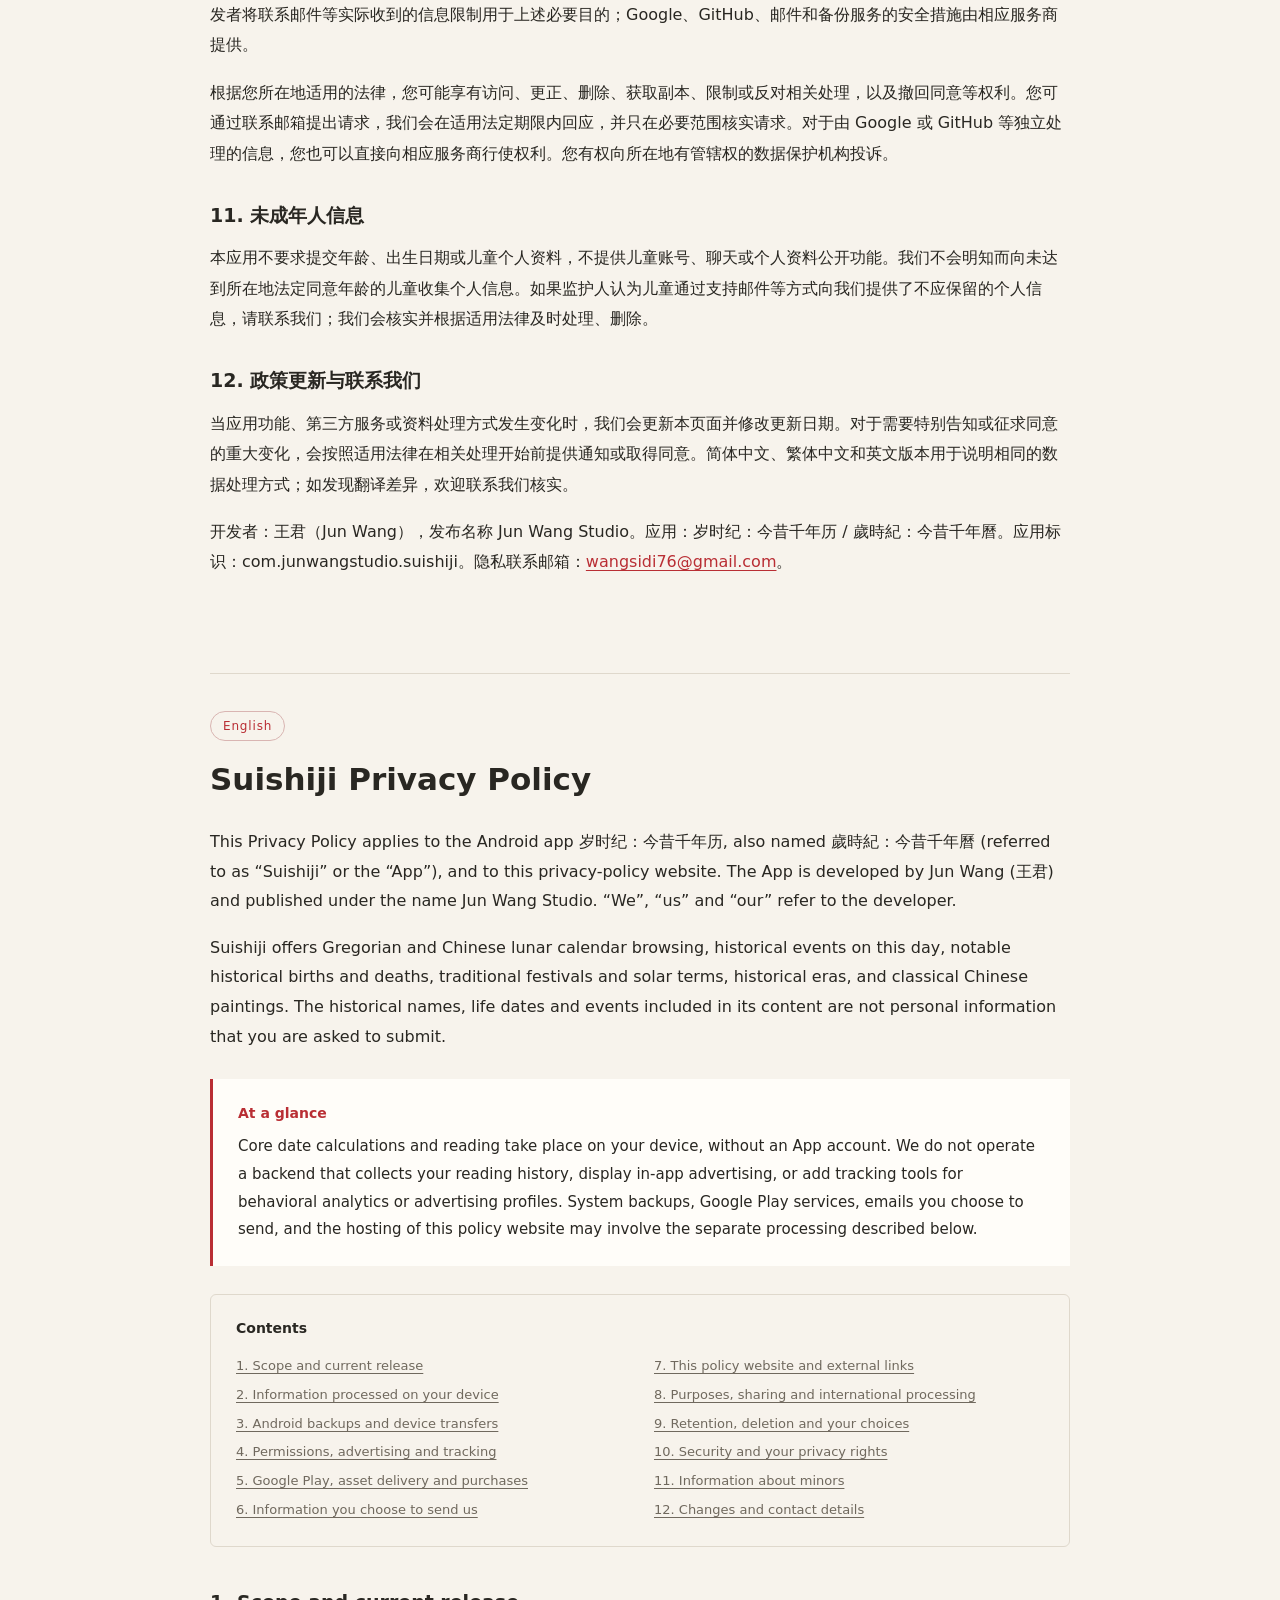
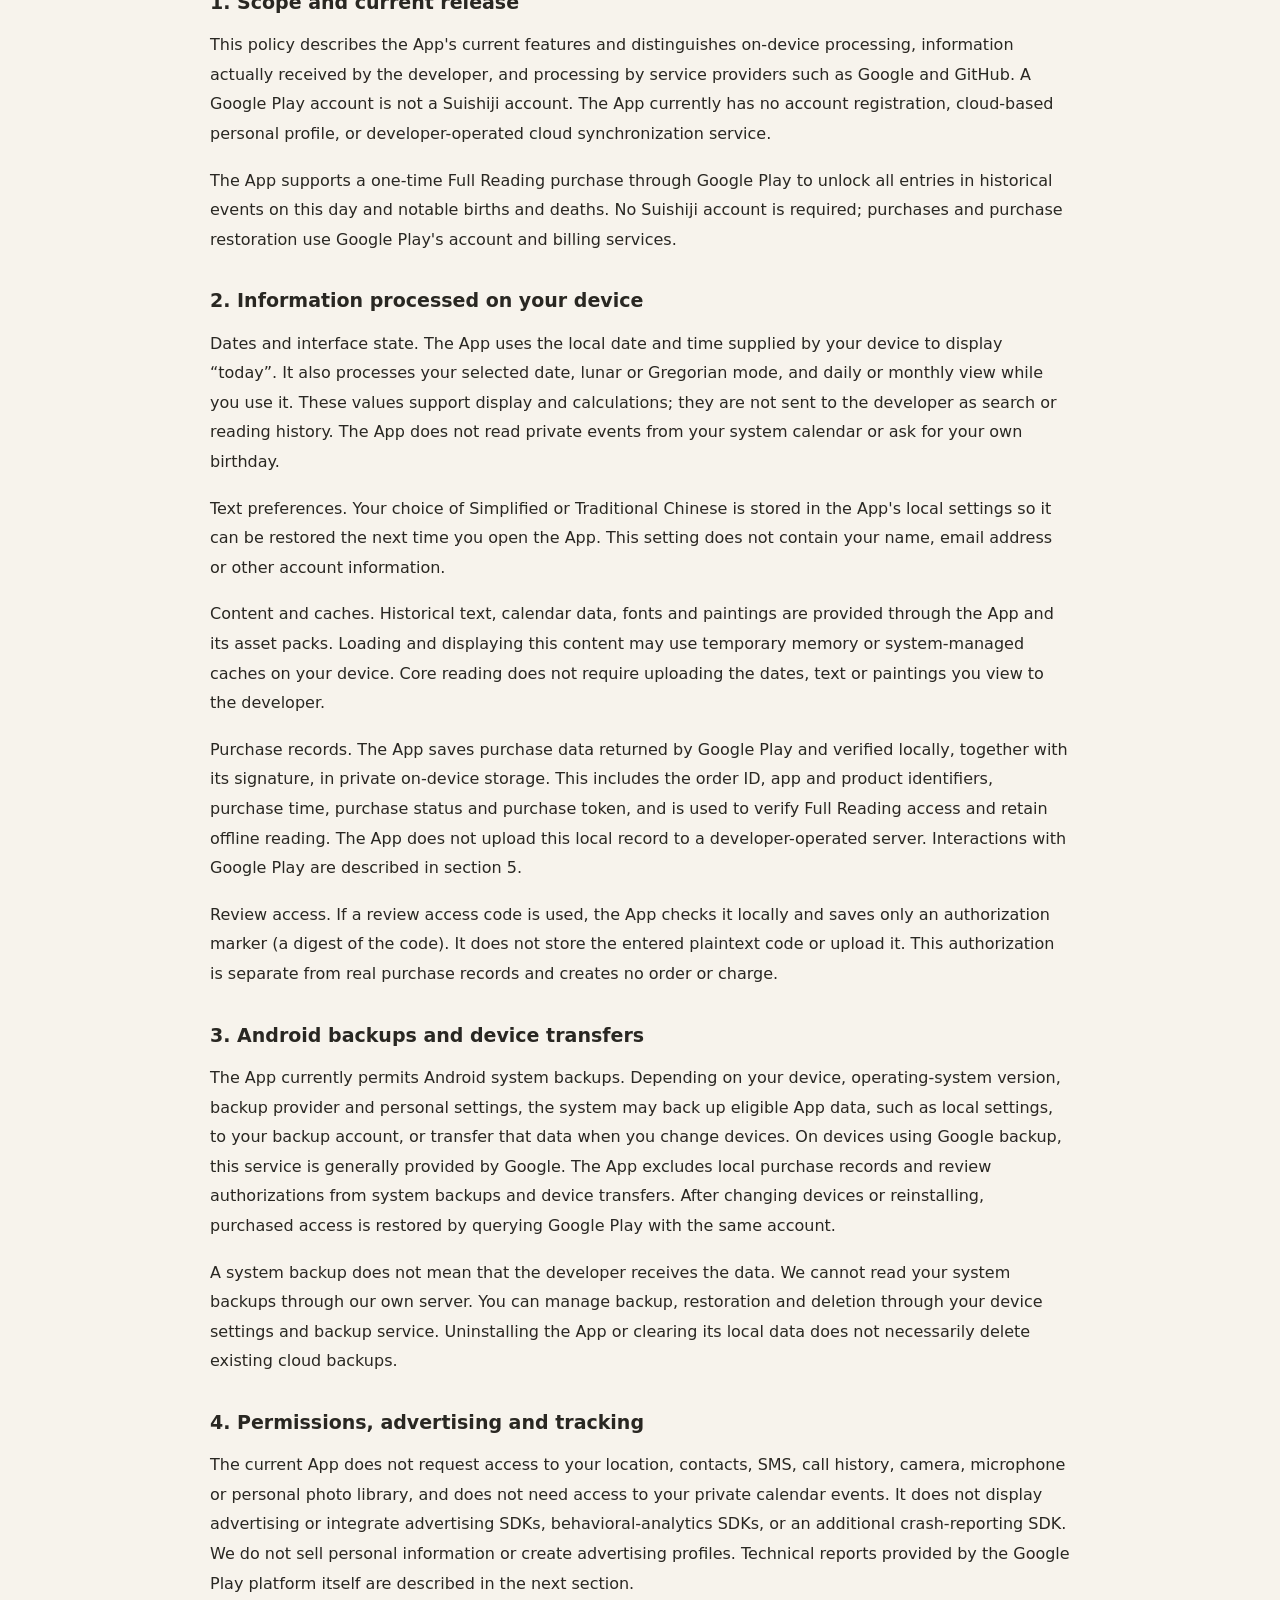
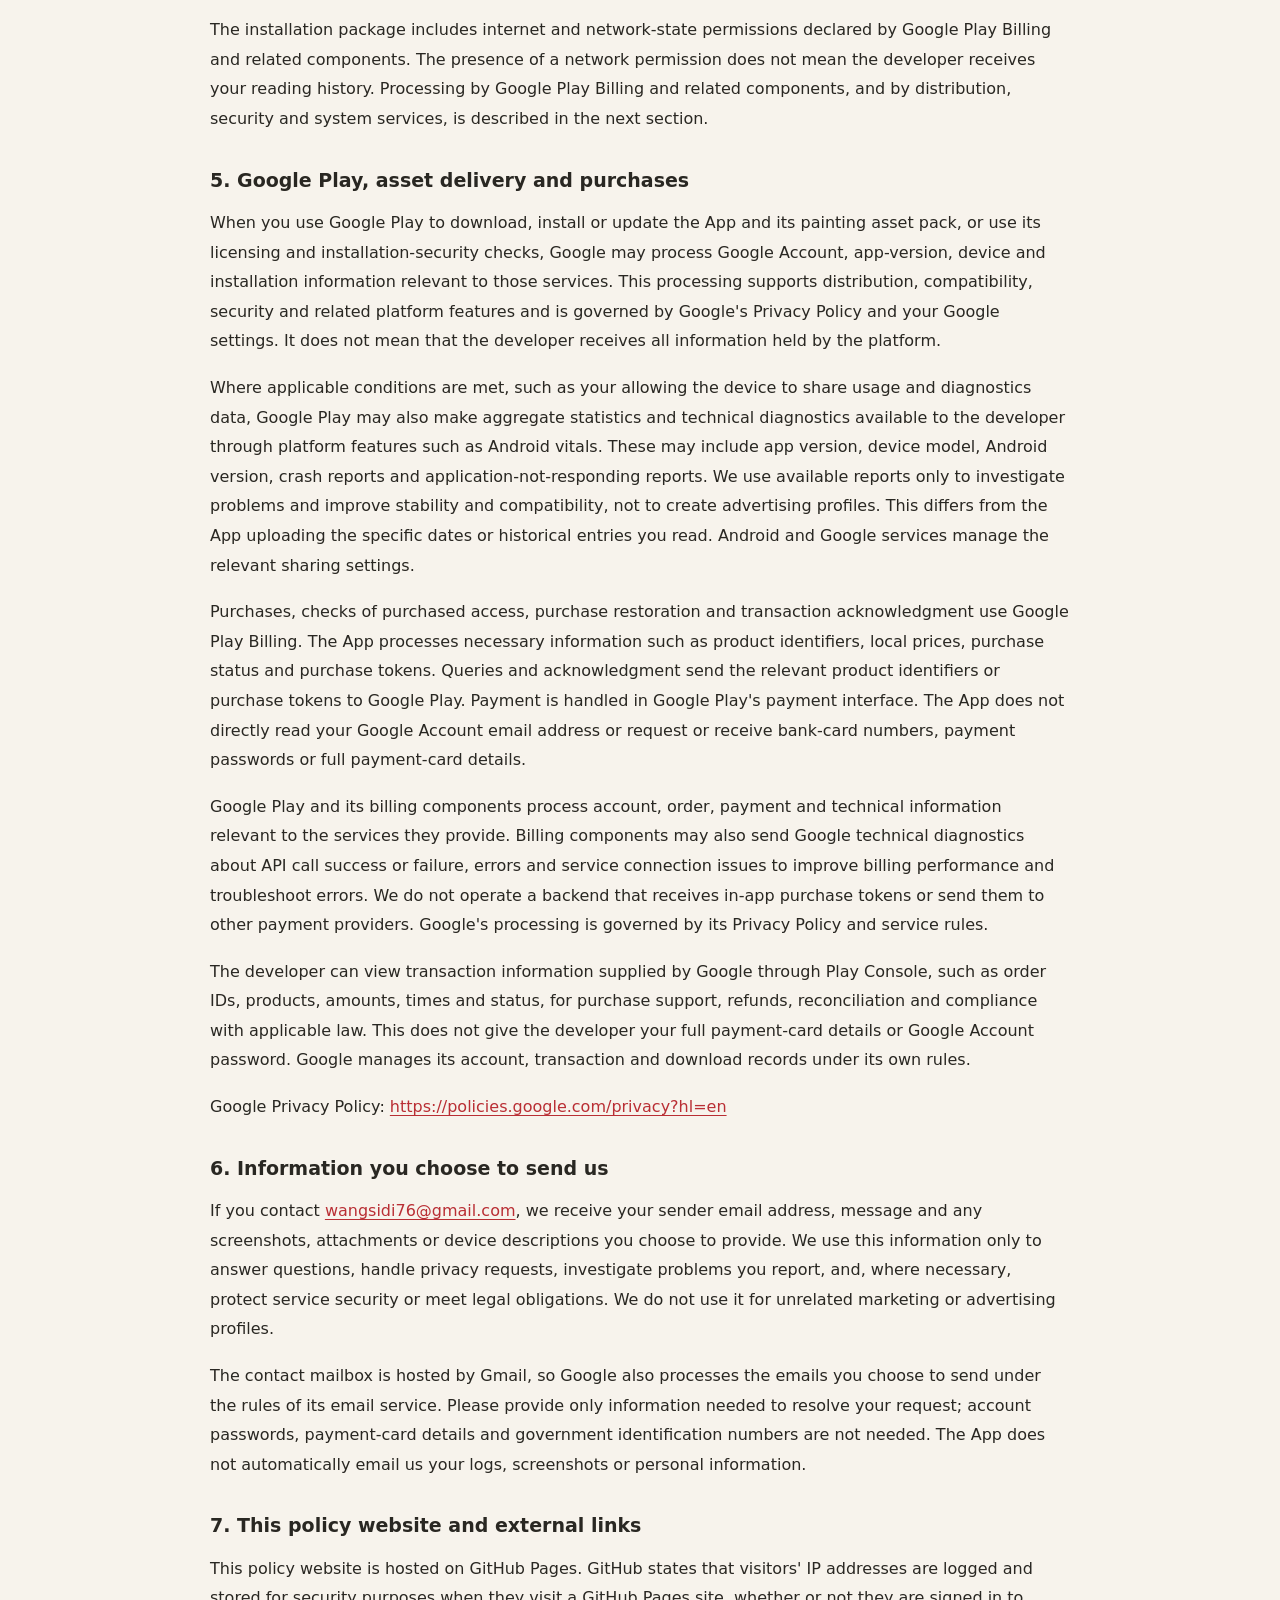
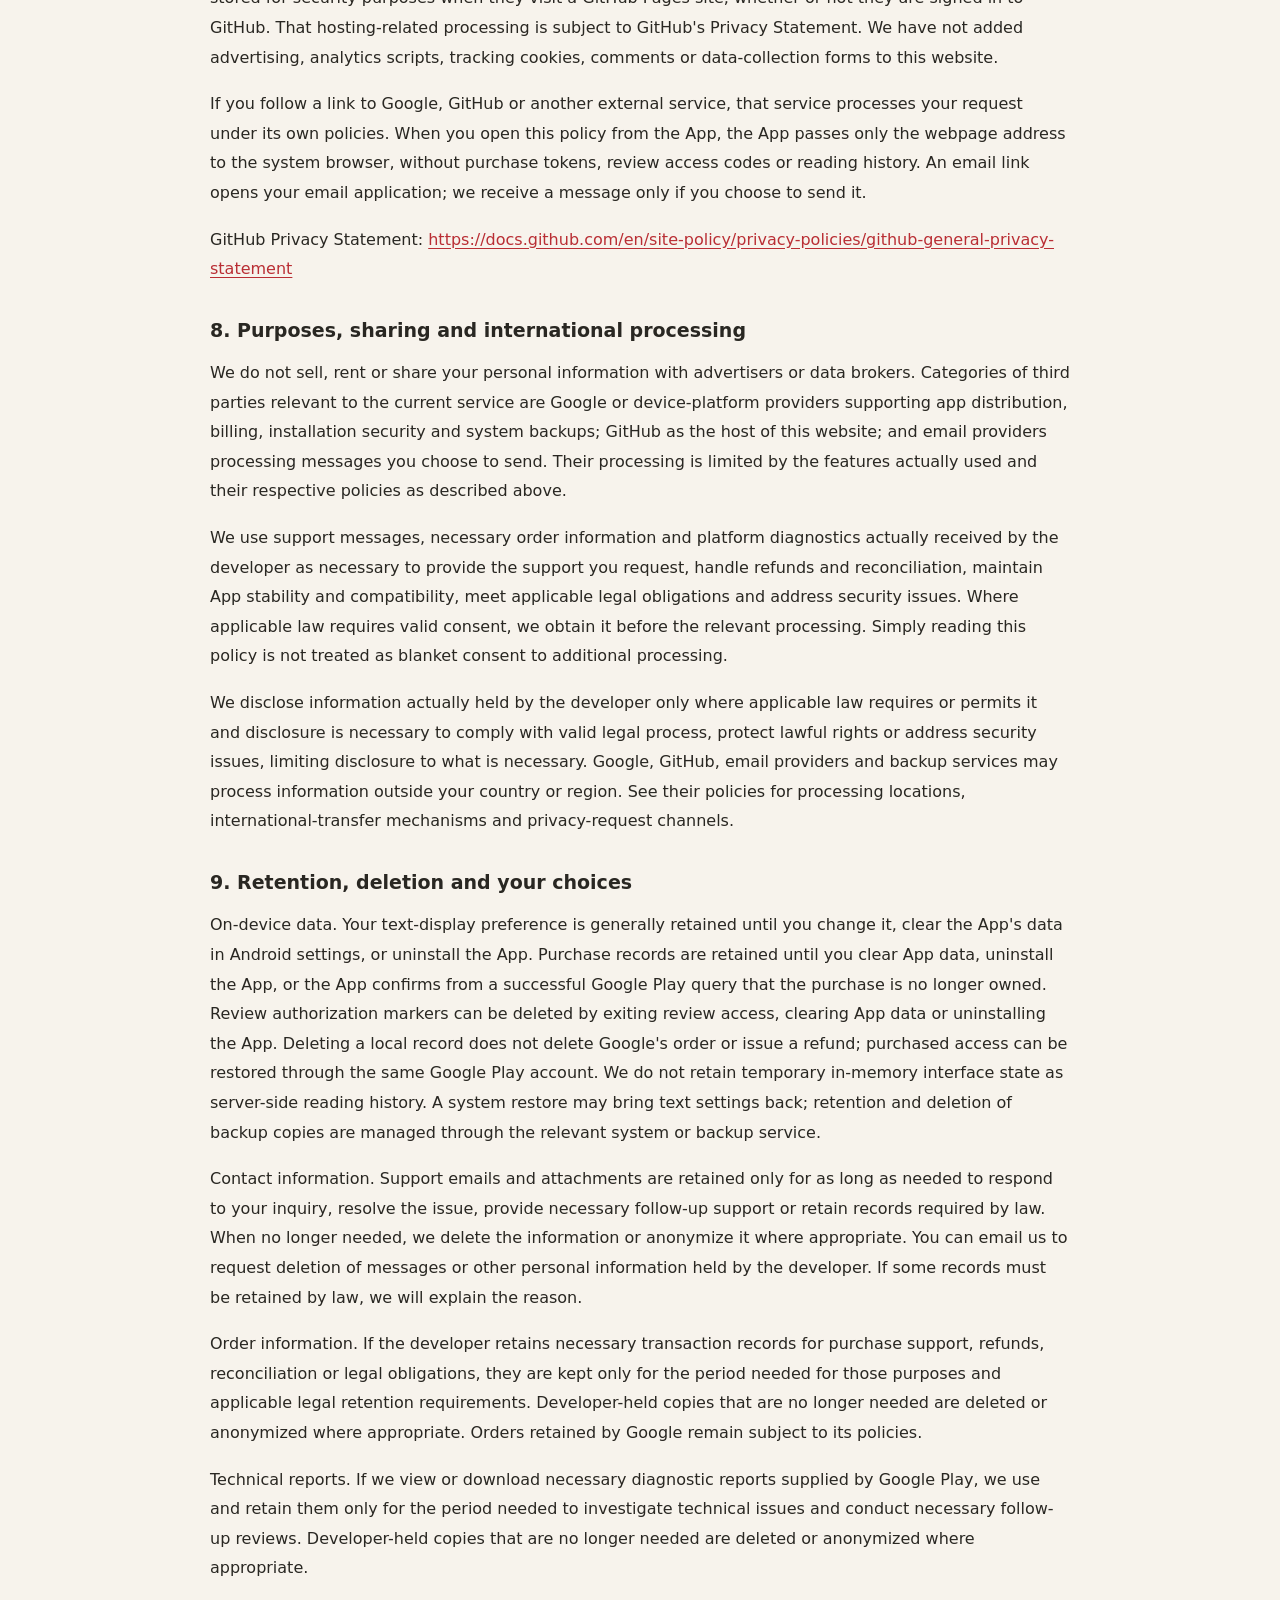
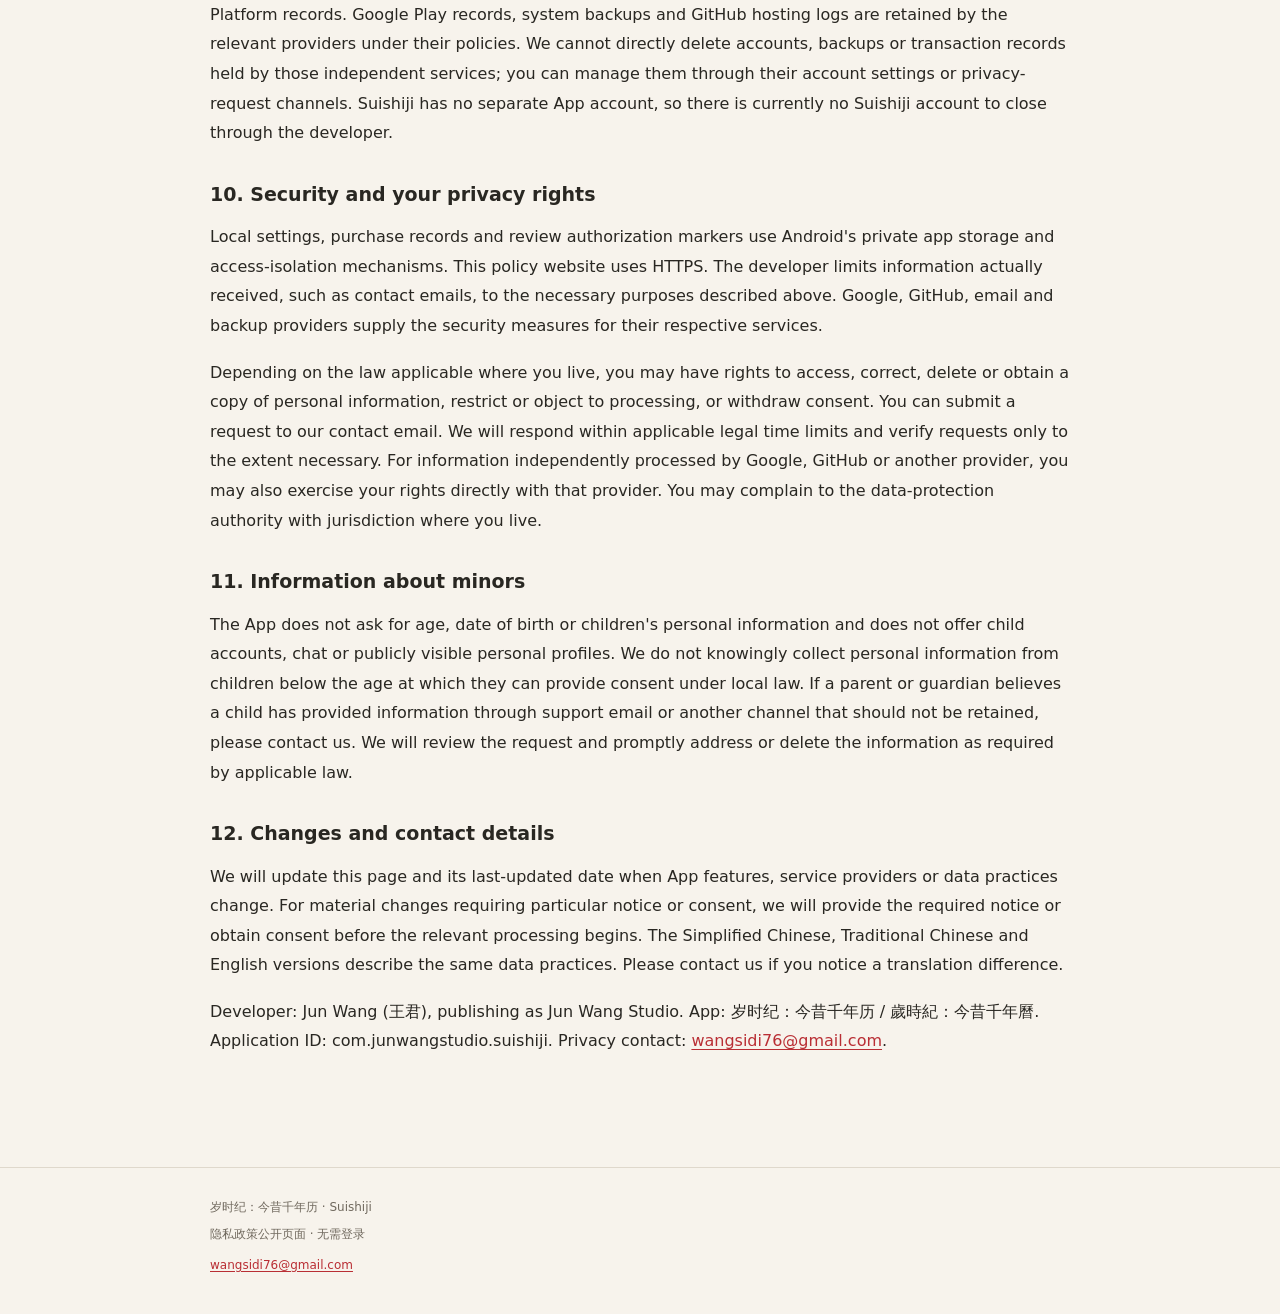
==== commit 04812638: "Update privacy policy for one-time purchases and local entitlements" ====
--- a/index.html
+++ b/index.html
@@ -29,7 +29,7 @@
       <h1>隐私政策</h1>
       <p class="subtitle">Privacy Policy · 简体中文 / English</p>
       <dl class="meta">
-        <div><dt>生效与更新日期</dt><dd><time datetime="2026-11-01">2026-11-01</time></dd></div>
+        <div><dt>生效与更新日期</dt><dd><time datetime="2026-11-06">2026-11-06</time></dd></div>
         <div><dt>隐私联系</dt><dd><a href="mailto:wangsidi76@gmail.com">wangsidi76@gmail.com</a></dd></div>
       </dl>
     </div>
@@ -46,35 +46,39 @@
 <li><a href="#zh-CN-security-rights">10. 安全措施与隐私权利</a></li>
 <li><a href="#zh-CN-children">11. 未成年人信息</a></li>
 <li><a href="#zh-CN-changes">12. 政策更新与联系我们</a></li></ol></nav><section class="policy-section" aria-labelledby="zh-CN-scope"><h3 id="zh-CN-scope">1. 适用范围与当前版本</h3><p>本政策说明本应用当前提供的功能如何处理信息，并区分应用本地处理、开发者实际收到的信息，以及 Google、GitHub 等服务提供商的处理。Google Play 账号不等于岁时纪应用账号；本应用目前不提供账号注册、云端个人资料或开发者运营的云同步服务。</p>
-<p>截至本政策更新日期，当前内测版本尚未开放真实的应用内购买。下文会说明 Google Play 分发服务及已包含的结算组件，但不会把尚未开放的交易描述为已发生的数据收集。</p></section>
+<p>本应用支持通过 Google Play 一次性购买“完整阅读”，解锁“历史上的今天”和“名人生卒”的完整条目。无需注册岁时纪账号；购买和恢复购买使用 Google Play 的账号及结算服务。</p></section>
 <section class="policy-section" aria-labelledby="zh-CN-local"><h3 id="zh-CN-local">2. 在设备上处理的信息</h3><p>日期与界面状态：应用使用设备提供的本地日期和时间显示“今天”，并在您操作时处理选中的日期、农历或公历模式、日历或月历页面等状态。这些信息用于显示和计算，不会作为您的查询历史或阅读记录发送给开发者。应用不读取系统日历中的私人日程，也不会要求您输入本人的生日。</p>
 <p>文字偏好：您选择的简体或繁体显示方式保存在应用的设备本地设置中，以便下次启动时恢复。该设置不包含您的姓名、邮箱或其他账号资料。</p>
-<p>内容与缓存：历史文字、历法数据、字体和古画由安装包及其资源包提供。加载和显示这些内容时，应用可在设备上使用临时内存或系统管理的缓存。核心阅读不需要把所浏览的日期、文字或画作上传给开发者。</p></section>
-<section class="policy-section" aria-labelledby="zh-CN-backup"><h3 id="zh-CN-backup">3. Android 备份与设备迁移</h3><p>本应用目前允许 Android 系统备份。根据您的设备、系统版本、备份服务提供商及个人设置，系统可能将应用本地设置等符合备份条件的数据备份到您的备份账户，或在更换设备时迁移这些数据。使用 Google 备份的设备通常由 Google 提供该服务。</p>
+<p>内容与缓存：历史文字、历法数据、字体和古画由安装包及其资源包提供。加载和显示这些内容时，应用可在设备上使用临时内存或系统管理的缓存。核心阅读不需要把所浏览的日期、文字或画作上传给开发者。</p>
+<p>购买凭证：应用在设备私有存储中保存 Google Play 返回并经本地验证的购买数据及签名，包括订单号、应用及商品标识、购买时间、购买状态和购买凭证（purchase token），用于确认完整阅读权限及保留离线阅读。应用不将这份本地凭证上传到开发者服务器；与 Google Play 的交互见第 5 节。</p>
+<p>审核访问：如使用审核访问码，应用仅在本地校验，并保存授权标记（访问码摘要），不保存输入的明文访问码，也不将其上传。该授权与真实购买记录分开，不产生订单或扣款。</p></section>
+<section class="policy-section" aria-labelledby="zh-CN-backup"><h3 id="zh-CN-backup">3. Android 备份与设备迁移</h3><p>本应用目前允许 Android 系统备份。根据您的设备、系统版本、备份服务提供商及个人设置，系统可能将应用本地设置等符合备份条件的数据备份到您的备份账户，或在更换设备时迁移这些数据。使用 Google 备份的设备通常由 Google 提供该服务。应用已将本地购买凭证和审核授权排除在系统备份和设备迁移之外；换机或重装后，已购权限通过同一 Google Play 账号查询恢复。</p>
 <p>系统备份不等于开发者收到这些数据：我们无法通过自己的服务器读取您的系统备份。您可以在设备的系统设置及备份服务中管理备份、恢复和删除。卸载应用或清除本地数据，不一定同时删除已经存在的云端备份。</p></section>
 <section class="policy-section" aria-labelledby="zh-CN-permissions"><h3 id="zh-CN-permissions">4. 权限、广告与跟踪</h3><p>本应用当前不申请访问定位、通讯录、短信、通话记录、相机、麦克风或个人相册的权限，也不需要读取您的私人日程。当前应用不投放广告，不集成广告 SDK、用户行为分析 SDK 或另行添加的崩溃上报 SDK，不出售个人资料，也不建立广告用户画像。Google Play 平台自身的技术报告见下一节。</p>
-<p>安装包包含 Google Play 结算及其相关组件所声明的网络和网络状态权限。具有网络权限并不表示开发者会收到您的阅读记录。Google Play 自身的分发、安全和系统服务所进行的处理，见下一节。</p></section>
+<p>安装包包含 Google Play 结算及其相关组件所声明的网络和网络状态权限。具有网络权限并不表示开发者会收到您的阅读记录。Google Play 结算及其相关组件，以及分发、安全和系统服务所进行的处理，见下一节。</p></section>
 <section class="policy-section" aria-labelledby="zh-CN-google-play"><h3 id="zh-CN-google-play">5. Google Play、资源分发与购买功能</h3><p>当您通过 Google Play 下载、安装、更新本应用及古画资源包，或使用其许可和安装安全检查时，Google 可能根据您使用的服务处理 Google 账号、应用版本、设备及安装相关信息。这些处理用于分发、兼容性、安全和相关平台功能，受 Google 的隐私政策及您的 Google 设置约束；不应将其理解为开发者获得了这些平台掌握的全部资料。</p>
 <p>在您允许设备共享使用情况和诊断数据等适用条件下，Google Play 还可能通过 Android vitals 等平台功能向开发者提供汇总统计和技术诊断信息，例如应用版本、设备型号、Android 版本、崩溃及应用无响应报告。我们仅将可获得的相关报告用于排查问题、改善稳定性和兼容性，不用来建立广告画像。这与应用把您浏览的具体日期或历史条目上传给我们不同。相关共享设置由 Android 和 Google 服务管理。</p>
-<p>应用已包含 Google Play Billing 结算组件，但当前内测版本没有启用真实购买流程。如果界面显示“暂未开放购买”，该入口不会发起真实交易；应用当前也不会通过该流程向开发者发送订单或购买凭证。我们不会通过本应用索取您的银行卡号、支付密码或完整支付卡资料。</p>
-<p>在启用真实购买、购买恢复或凭证验证前，我们会根据实际实现更新本政策，说明购买状态、商品标识或购买凭证等信息的处理方式。Google Play 已经持有的账户、交易或下载记录，仍由 Google 按其规则管理。</p>
+<p>购买、查询已购权限、恢复购买和确认交易通过 Google Play Billing 结算服务完成。应用会处理商品标识、当地价格、购买状态和购买凭证等必要信息；查询和确认操作会向 Google Play 提交相应商品标识或购买凭证。支付由 Google Play 的付款界面处理；本应用不直接读取您的 Google 账号邮箱，也不索取或接收银行卡号、支付密码或完整支付卡资料。</p>
+<p>Google Play 及其结算组件根据所提供的服务处理相关账号、订单、支付和技术信息。结算组件还可能向 Google 发送接口调用成功或失败、错误和服务连接问题等技术诊断信息，用于改善结算性能和排查错误。我们不运营接收应用内购买凭证的后台，也不将其发送给其他支付服务商。Google 的相关处理受其隐私政策及服务规则约束。</p>
+<p>开发者可以通过 Google Play Console 查看 Google 提供的订单号、商品、金额、时间、状态等交易信息，用于购买支持、退款、对账及履行适用法律义务。这不表示开发者可以获取您的完整支付卡资料或 Google 账号密码。Google 持有的账号、交易和下载记录由 Google 按其规则管理。</p>
 <p>Google 隐私政策：<a href="https://policies.google.com/privacy?hl=zh-CN">https://policies.google.com/privacy?hl=zh-CN</a></p></section>
 <section class="policy-section" aria-labelledby="zh-CN-contact-data"><h3 id="zh-CN-contact-data">6. 您主动提供的联系信息</h3><p>如果您通过 <a href="mailto:wangsidi76@gmail.com">wangsidi76@gmail.com</a> 联系我们，我们会收到您的发件邮箱、邮件内容以及您主动提供的截图、附件或设备描述。这些信息仅用于回复咨询、处理隐私请求、排查您报告的问题，以及在必要时维护服务安全或履行法律义务，不用于无关营销或广告画像。</p>
 <p>联系邮箱由 Gmail 提供服务，因此 Google 也会按照其邮件服务规则处理您主动发送的邮件。请只提供解决问题所需的信息；无需发送账号密码、支付卡资料或身份证件号码。应用不会自动向该邮箱发送您的日志、截图或个人资料。</p></section>
 <section class="policy-section" aria-labelledby="zh-CN-website"><h3 id="zh-CN-website">7. 本隐私政策网页与外部链接</h3><p>本政策网页由 GitHub Pages 托管。GitHub 明确说明，访问 GitHub Pages 网站时，会为安全目的记录和保存访问者的 IP 地址，即使访问者没有登录 GitHub。此类托管处理受 GitHub 的隐私声明约束。我们没有在本网页加入广告、访问统计脚本、追踪 Cookie、评论功能或收集资料的表单。</p>
-<p>点击 Google、GitHub 等外部链接后，您访问的服务会按照其自身政策处理请求。点击邮件链接会打开您的邮件应用；只有您主动发送邮件后，我们才会收到相应内容。</p>
+<p>点击 Google、GitHub 等外部链接后，您访问的服务会按照其自身政策处理请求。在应用中打开本政策时，应用仅将网页地址交给系统浏览器，不附带购买凭证、审核访问码或阅读记录。点击邮件链接会打开您的邮件应用；只有您主动发送邮件后，我们才会收到相应内容。</p>
 <p>GitHub 隐私声明：<a href="https://docs.github.com/en/site-policy/privacy-policies/github-general-privacy-statement">https://docs.github.com/en/site-policy/privacy-policies/github-general-privacy-statement</a></p></section>
-<section class="policy-section" aria-labelledby="zh-CN-sharing"><h3 id="zh-CN-sharing">8. 信息的使用依据、分享与跨境处理</h3><p>我们不向广告商或数据经纪商出售、出租或分享您的个人资料。与当前服务相关的第三方类型包括：提供应用分发、安装安全及系统备份等功能的 Google 或设备平台服务商；托管本网页的 GitHub；以及处理您主动发送邮件的邮件服务商。各自的数据处理范围以上述实际功能及其隐私政策为准。</p>
-<p>对于开发者实际收到的支持邮件和必要的平台技术诊断信息，我们在提供您请求的支持、维护应用稳定性与兼容性、履行适用法律义务，以及处理安全问题所必需的范围内使用。适用法律要求有效同意时，我们会事先取得相应同意；不会仅因您阅读本政策就视为您同意所有额外处理。</p>
+<section class="policy-section" aria-labelledby="zh-CN-sharing"><h3 id="zh-CN-sharing">8. 信息的使用依据、分享与跨境处理</h3><p>我们不向广告商或数据经纪商出售、出租或分享您的个人资料。与当前服务相关的第三方类型包括：提供应用分发、结算、安装安全及系统备份等功能的 Google 或设备平台服务商；托管本网页的 GitHub；以及处理您主动发送邮件的邮件服务商。各自的数据处理范围以上述实际功能及其隐私政策为准。</p>
+<p>对于开发者实际收到的支持邮件、必要的订单信息和平台技术诊断信息，我们在提供您请求的支持、处理退款和对账、维护应用稳定性与兼容性、履行适用法律义务，以及处理安全问题所必需的范围内使用。适用法律要求有效同意时，我们会事先取得相应同意；不会仅因您阅读本政策就视为您同意所有额外处理。</p>
 <p>仅在适用法律要求或允许、且为履行有效法律程序、保护合法权益或处理安全问题确有必要时，我们才会披露开发者实际持有的相关信息，并将披露范围限制在必要程度。Google、GitHub 和邮件或备份服务可能在您所在国家或地区以外处理信息，具体地点、跨境机制和权利渠道请参阅相应服务的政策。</p></section>
-<section class="policy-section" aria-labelledby="zh-CN-retention"><h3 id="zh-CN-retention">9. 保存期限、删除与您的选择</h3><p>设备本地数据：文字显示偏好一般保存至您更改设置、在 Android 设置中清除应用数据，或卸载应用。应用在内存中的临时状态不会被我们作为服务端阅读历史保存。系统备份可能在恢复后重新带回设置；备份副本的保留和删除需在相应系统或服务中管理。</p>
+<section class="policy-section" aria-labelledby="zh-CN-retention"><h3 id="zh-CN-retention">9. 保存期限、删除与您的选择</h3><p>设备本地数据：文字显示偏好一般保存至您更改设置、在 Android 设置中清除应用数据，或卸载应用。购买凭证保存至清除应用数据、卸载应用，或应用根据 Google Play 成功返回的查询结果确认不再拥有该购买；审核授权标记可通过退出审核访问、清除应用数据或卸载应用删除。删除本地凭证不会删除 Google 的订单，也不等于退款；已购权限可通过同一 Google Play 账号恢复。应用在内存中的临时状态不会被我们作为服务端阅读历史保存。系统备份可能在恢复后重新带回文字设置；备份副本的保留和删除需在相应系统或服务中管理。</p>
 <p>联系信息：支持邮件及附件仅在回复咨询、完成问题处理、满足必要的后续支持或依法保留记录所需的期间内保存；不再需要时，我们会删除或在适当情况下匿名化。您可通过联系邮箱要求删除开发者持有的邮件或其他个人信息；如依法必须继续保留部分记录，我们会说明相应原因。</p>
+<p>订单信息：如开发者为购买支持、退款、对账或履行法律义务保存必要的交易记录，仅在上述目的及法定保存期限所需的期间内保留。不再需要的开发者副本会被删除或在适当情况下匿名化；Google 自行保存的订单仍按其政策管理。</p>
 <p>技术报告：如果我们查看或下载 Google Play 提供的必要诊断报告，仅在排查技术问题及必要复核所需的期间内使用和保留；不再需要的开发者副本会被删除或在适当情况下匿名化。</p>
 <p>平台记录：Google Play、系统备份和 GitHub 托管日志由相应服务商按其政策保留。我们无法直接删除这些独立服务中的账户、备份或交易记录，您可以通过其账户设置或隐私请求渠道管理。岁时纪没有独立的应用账号，因此目前不存在需要向开发者申请注销的岁时纪账号。</p></section>
-<section class="policy-section" aria-labelledby="zh-CN-security-rights"><h3 id="zh-CN-security-rights">10. 安全措施与隐私权利</h3><p>本地设置使用 Android 为应用提供的私有存储和访问隔离机制。本政策网页使用 HTTPS。开发者将联系邮件等实际收到的信息限制用于上述必要目的；Google、GitHub、邮件和备份服务的安全措施由相应服务商提供。</p>
+<section class="policy-section" aria-labelledby="zh-CN-security-rights"><h3 id="zh-CN-security-rights">10. 安全措施与隐私权利</h3><p>本地设置、购买凭证和审核授权标记使用 Android 为应用提供的私有存储和访问隔离机制。本政策网页使用 HTTPS。开发者将联系邮件等实际收到的信息限制用于上述必要目的；Google、GitHub、邮件和备份服务的安全措施由相应服务商提供。</p>
 <p>根据您所在地适用的法律，您可能享有访问、更正、删除、获取副本、限制或反对相关处理，以及撤回同意等权利。您可通过联系邮箱提出请求，我们会在适用法定期限内回应，并只在必要范围核实请求。对于由 Google 或 GitHub 等独立处理的信息，您也可以直接向相应服务商行使权利。您有权向所在地有管辖权的数据保护机构投诉。</p></section>
 <section class="policy-section" aria-labelledby="zh-CN-children"><h3 id="zh-CN-children">11. 未成年人信息</h3><p>本应用不要求提交年龄、出生日期或儿童个人资料，不提供儿童账号、聊天或个人资料公开功能。我们不会明知而向未达到所在地法定同意年龄的儿童收集个人信息。如果监护人认为儿童通过支持邮件等方式向我们提供了不应保留的个人信息，请联系我们；我们会核实并根据适用法律及时处理、删除。</p></section>
-<section class="policy-section" aria-labelledby="zh-CN-changes"><h3 id="zh-CN-changes">12. 政策更新与联系我们</h3><p>当应用功能、第三方服务或资料处理方式发生变化时，我们会更新本页面并修改更新日期。对于需要特别告知或征求同意的重大变化，会按照适用法律在相关处理开始前提供通知或取得同意。简体中文和英文版本用于说明相同的数据处理方式；如发现翻译差异，欢迎联系我们核实。</p>
+<section class="policy-section" aria-labelledby="zh-CN-changes"><h3 id="zh-CN-changes">12. 政策更新与联系我们</h3><p>当应用功能、第三方服务或资料处理方式发生变化时，我们会更新本页面并修改更新日期。对于需要特别告知或征求同意的重大变化，会按照适用法律在相关处理开始前提供通知或取得同意。简体中文、繁体中文和英文版本用于说明相同的数据处理方式；如发现翻译差异，欢迎联系我们核实。</p>
 <p>开发者：王君（Jun Wang），发布名称 Jun Wang Studio。应用：岁时纪：今昔千年历 / 歲時紀：今昔千年曆。应用标识：com.junwangstudio.suishiji。隐私联系邮箱：<a href="mailto:wangsidi76@gmail.com">wangsidi76@gmail.com</a>。</p></section></article>
 <article lang="en" id="en" class="policy" aria-labelledby="en-title"><div class="language-label">English</div><h2 id="en-title">Suishiji Privacy Policy</h2><p>This Privacy Policy applies to the Android app 岁时纪：今昔千年历, also named 歲時紀：今昔千年曆 (referred to as “Suishiji” or the “App”), and to this privacy-policy website. The App is developed by Jun Wang (王君) and published under the name Jun Wang Studio. “We”, “us” and “our” refer to the developer.</p>
 <p>Suishiji offers Gregorian and Chinese lunar calendar browsing, historical events on this day, notable historical births and deaths, traditional festivals and solar terms, historical eras, and classical Chinese paintings. The historical names, life dates and events included in its content are not personal information that you are asked to submit.</p><aside class="summary" aria-label="At a glance"><strong>At a glance</strong><p>Core date calculations and reading take place on your device, without an App account. We do not operate a backend that collects your reading history, display in-app advertising, or add tracking tools for behavioral analytics or advertising profiles. System backups, Google Play services, emails you choose to send, and the hosting of this policy website may involve the separate processing described below.</p></aside><nav class="contents" aria-label="Contents"><h3>Contents</h3><ol><li><a href="#en-scope">1. Scope and current release</a></li>
@@ -89,35 +93,39 @@
 <li><a href="#en-security-rights">10. Security and your privacy rights</a></li>
 <li><a href="#en-children">11. Information about minors</a></li>
 <li><a href="#en-changes">12. Changes and contact details</a></li></ol></nav><section class="policy-section" aria-labelledby="en-scope"><h3 id="en-scope">1. Scope and current release</h3><p>This policy describes the App&#x27;s current features and distinguishes on-device processing, information actually received by the developer, and processing by service providers such as Google and GitHub. A Google Play account is not a Suishiji account. The App currently has no account registration, cloud-based personal profile, or developer-operated cloud synchronization service.</p>
-<p>As of the last-updated date of this policy, real in-app purchases are not enabled in the current internal-testing release. We describe Google Play distribution and the included billing component below without presenting transactions that are not yet enabled as existing data collection.</p></section>
+<p>The App supports a one-time Full Reading purchase through Google Play to unlock all entries in historical events on this day and notable births and deaths. No Suishiji account is required; purchases and purchase restoration use Google Play&#x27;s account and billing services.</p></section>
 <section class="policy-section" aria-labelledby="en-local"><h3 id="en-local">2. Information processed on your device</h3><p>Dates and interface state. The App uses the local date and time supplied by your device to display “today”. It also processes your selected date, lunar or Gregorian mode, and daily or monthly view while you use it. These values support display and calculations; they are not sent to the developer as search or reading history. The App does not read private events from your system calendar or ask for your own birthday.</p>
 <p>Text preferences. Your choice of Simplified or Traditional Chinese is stored in the App&#x27;s local settings so it can be restored the next time you open the App. This setting does not contain your name, email address or other account information.</p>
-<p>Content and caches. Historical text, calendar data, fonts and paintings are provided through the App and its asset packs. Loading and displaying this content may use temporary memory or system-managed caches on your device. Core reading does not require uploading the dates, text or paintings you view to the developer.</p></section>
-<section class="policy-section" aria-labelledby="en-backup"><h3 id="en-backup">3. Android backups and device transfers</h3><p>The App currently permits Android system backups. Depending on your device, operating-system version, backup provider and personal settings, the system may back up eligible App data, such as local settings, to your backup account, or transfer that data when you change devices. On devices using Google backup, this service is generally provided by Google.</p>
+<p>Content and caches. Historical text, calendar data, fonts and paintings are provided through the App and its asset packs. Loading and displaying this content may use temporary memory or system-managed caches on your device. Core reading does not require uploading the dates, text or paintings you view to the developer.</p>
+<p>Purchase records. The App saves purchase data returned by Google Play and verified locally, together with its signature, in private on-device storage. This includes the order ID, app and product identifiers, purchase time, purchase status and purchase token, and is used to verify Full Reading access and retain offline reading. The App does not upload this local record to a developer-operated server. Interactions with Google Play are described in section 5.</p>
+<p>Review access. If a review access code is used, the App checks it locally and saves only an authorization marker (a digest of the code). It does not store the entered plaintext code or upload it. This authorization is separate from real purchase records and creates no order or charge.</p></section>
+<section class="policy-section" aria-labelledby="en-backup"><h3 id="en-backup">3. Android backups and device transfers</h3><p>The App currently permits Android system backups. Depending on your device, operating-system version, backup provider and personal settings, the system may back up eligible App data, such as local settings, to your backup account, or transfer that data when you change devices. On devices using Google backup, this service is generally provided by Google. The App excludes local purchase records and review authorizations from system backups and device transfers. After changing devices or reinstalling, purchased access is restored by querying Google Play with the same account.</p>
 <p>A system backup does not mean that the developer receives the data. We cannot read your system backups through our own server. You can manage backup, restoration and deletion through your device settings and backup service. Uninstalling the App or clearing its local data does not necessarily delete existing cloud backups.</p></section>
 <section class="policy-section" aria-labelledby="en-permissions"><h3 id="en-permissions">4. Permissions, advertising and tracking</h3><p>The current App does not request access to your location, contacts, SMS, call history, camera, microphone or personal photo library, and does not need access to your private calendar events. It does not display advertising or integrate advertising SDKs, behavioral-analytics SDKs, or an additional crash-reporting SDK. We do not sell personal information or create advertising profiles. Technical reports provided by the Google Play platform itself are described in the next section.</p>
-<p>The installation package includes internet and network-state permissions declared by Google Play Billing and related components. The presence of a network permission does not mean the developer receives your reading history. Processing by Google Play&#x27;s distribution, security and system services is described in the next section.</p></section>
+<p>The installation package includes internet and network-state permissions declared by Google Play Billing and related components. The presence of a network permission does not mean the developer receives your reading history. Processing by Google Play Billing and related components, and by distribution, security and system services, is described in the next section.</p></section>
 <section class="policy-section" aria-labelledby="en-google-play"><h3 id="en-google-play">5. Google Play, asset delivery and purchases</h3><p>When you use Google Play to download, install or update the App and its painting asset pack, or use its licensing and installation-security checks, Google may process Google Account, app-version, device and installation information relevant to those services. This processing supports distribution, compatibility, security and related platform features and is governed by Google&#x27;s Privacy Policy and your Google settings. It does not mean that the developer receives all information held by the platform.</p>
 <p>Where applicable conditions are met, such as your allowing the device to share usage and diagnostics data, Google Play may also make aggregate statistics and technical diagnostics available to the developer through platform features such as Android vitals. These may include app version, device model, Android version, crash reports and application-not-responding reports. We use available reports only to investigate problems and improve stability and compatibility, not to create advertising profiles. This differs from the App uploading the specific dates or historical entries you read. Android and Google services manage the relevant sharing settings.</p>
-<p>The App includes the Google Play Billing component, but real purchases are not enabled in the current internal-testing release. If an interface says “Purchases are not available yet”, that entry point will not start a real transaction. The App does not currently send orders or purchase tokens to the developer through that flow. We do not ask for your bank-card number, payment password or full payment-card details through the App.</p>
-<p>Before enabling real purchases, purchase restoration or receipt verification, we will update this policy to describe the actual handling of information such as purchase status, product identifiers or purchase tokens. Account, transaction and download records already held by Google Play remain subject to Google&#x27;s management and policies.</p>
+<p>Purchases, checks of purchased access, purchase restoration and transaction acknowledgment use Google Play Billing. The App processes necessary information such as product identifiers, local prices, purchase status and purchase tokens. Queries and acknowledgment send the relevant product identifiers or purchase tokens to Google Play. Payment is handled in Google Play&#x27;s payment interface. The App does not directly read your Google Account email address or request or receive bank-card numbers, payment passwords or full payment-card details.</p>
+<p>Google Play and its billing components process account, order, payment and technical information relevant to the services they provide. Billing components may also send Google technical diagnostics about API call success or failure, errors and service connection issues to improve billing performance and troubleshoot errors. We do not operate a backend that receives in-app purchase tokens or send them to other payment providers. Google&#x27;s processing is governed by its Privacy Policy and service rules.</p>
+<p>The developer can view transaction information supplied by Google through Play Console, such as order IDs, products, amounts, times and status, for purchase support, refunds, reconciliation and compliance with applicable law. This does not give the developer your full payment-card details or Google Account password. Google manages its account, transaction and download records under its own rules.</p>
 <p>Google Privacy Policy: <a href="https://policies.google.com/privacy?hl=en">https://policies.google.com/privacy?hl=en</a></p></section>
 <section class="policy-section" aria-labelledby="en-contact-data"><h3 id="en-contact-data">6. Information you choose to send us</h3><p>If you contact <a href="mailto:wangsidi76@gmail.com">wangsidi76@gmail.com</a>, we receive your sender email address, message and any screenshots, attachments or device descriptions you choose to provide. We use this information only to answer questions, handle privacy requests, investigate problems you report, and, where necessary, protect service security or meet legal obligations. We do not use it for unrelated marketing or advertising profiles.</p>
 <p>The contact mailbox is hosted by Gmail, so Google also processes the emails you choose to send under the rules of its email service. Please provide only information needed to resolve your request; account passwords, payment-card details and government identification numbers are not needed. The App does not automatically email us your logs, screenshots or personal information.</p></section>
 <section class="policy-section" aria-labelledby="en-website"><h3 id="en-website">7. This policy website and external links</h3><p>This policy website is hosted on GitHub Pages. GitHub states that visitors&#x27; IP addresses are logged and stored for security purposes when they visit a GitHub Pages site, whether or not they are signed in to GitHub. That hosting-related processing is subject to GitHub&#x27;s Privacy Statement. We have not added advertising, analytics scripts, tracking cookies, comments or data-collection forms to this website.</p>
-<p>If you follow a link to Google, GitHub or another external service, that service processes your request under its own policies. An email link opens your email application; we receive a message only if you choose to send it.</p>
+<p>If you follow a link to Google, GitHub or another external service, that service processes your request under its own policies. When you open this policy from the App, the App passes only the webpage address to the system browser, without purchase tokens, review access codes or reading history. An email link opens your email application; we receive a message only if you choose to send it.</p>
 <p>GitHub Privacy Statement: <a href="https://docs.github.com/en/site-policy/privacy-policies/github-general-privacy-statement">https://docs.github.com/en/site-policy/privacy-policies/github-general-privacy-statement</a></p></section>
-<section class="policy-section" aria-labelledby="en-sharing"><h3 id="en-sharing">8. Purposes, sharing and international processing</h3><p>We do not sell, rent or share your personal information with advertisers or data brokers. Categories of third parties relevant to the current service are Google or device-platform providers supporting app distribution, installation security and system backups; GitHub as the host of this website; and email providers processing messages you choose to send. Their processing is limited by the features actually used and their respective policies as described above.</p>
-<p>We use support messages and necessary platform diagnostics actually received by the developer as necessary to provide the support you request, maintain App stability and compatibility, meet applicable legal obligations and address security issues. Where applicable law requires valid consent, we obtain it before the relevant processing. Simply reading this policy is not treated as blanket consent to additional processing.</p>
+<section class="policy-section" aria-labelledby="en-sharing"><h3 id="en-sharing">8. Purposes, sharing and international processing</h3><p>We do not sell, rent or share your personal information with advertisers or data brokers. Categories of third parties relevant to the current service are Google or device-platform providers supporting app distribution, billing, installation security and system backups; GitHub as the host of this website; and email providers processing messages you choose to send. Their processing is limited by the features actually used and their respective policies as described above.</p>
+<p>We use support messages, necessary order information and platform diagnostics actually received by the developer as necessary to provide the support you request, handle refunds and reconciliation, maintain App stability and compatibility, meet applicable legal obligations and address security issues. Where applicable law requires valid consent, we obtain it before the relevant processing. Simply reading this policy is not treated as blanket consent to additional processing.</p>
 <p>We disclose information actually held by the developer only where applicable law requires or permits it and disclosure is necessary to comply with valid legal process, protect lawful rights or address security issues, limiting disclosure to what is necessary. Google, GitHub, email providers and backup services may process information outside your country or region. See their policies for processing locations, international-transfer mechanisms and privacy-request channels.</p></section>
-<section class="policy-section" aria-labelledby="en-retention"><h3 id="en-retention">9. Retention, deletion and your choices</h3><p>On-device data. Your text-display preference is generally retained until you change it, clear the App&#x27;s data in Android settings, or uninstall the App. We do not retain temporary in-memory interface state as server-side reading history. A system restore may bring settings back; retention and deletion of backup copies are managed through the relevant system or backup service.</p>
+<section class="policy-section" aria-labelledby="en-retention"><h3 id="en-retention">9. Retention, deletion and your choices</h3><p>On-device data. Your text-display preference is generally retained until you change it, clear the App&#x27;s data in Android settings, or uninstall the App. Purchase records are retained until you clear App data, uninstall the App, or the App confirms from a successful Google Play query that the purchase is no longer owned. Review authorization markers can be deleted by exiting review access, clearing App data or uninstalling the App. Deleting a local record does not delete Google&#x27;s order or issue a refund; purchased access can be restored through the same Google Play account. We do not retain temporary in-memory interface state as server-side reading history. A system restore may bring text settings back; retention and deletion of backup copies are managed through the relevant system or backup service.</p>
 <p>Contact information. Support emails and attachments are retained only for as long as needed to respond to your inquiry, resolve the issue, provide necessary follow-up support or retain records required by law. When no longer needed, we delete the information or anonymize it where appropriate. You can email us to request deletion of messages or other personal information held by the developer. If some records must be retained by law, we will explain the reason.</p>
+<p>Order information. If the developer retains necessary transaction records for purchase support, refunds, reconciliation or legal obligations, they are kept only for the period needed for those purposes and applicable legal retention requirements. Developer-held copies that are no longer needed are deleted or anonymized where appropriate. Orders retained by Google remain subject to its policies.</p>
 <p>Technical reports. If we view or download necessary diagnostic reports supplied by Google Play, we use and retain them only for the period needed to investigate technical issues and conduct necessary follow-up reviews. Developer-held copies that are no longer needed are deleted or anonymized where appropriate.</p>
 <p>Platform records. Google Play records, system backups and GitHub hosting logs are retained by the relevant providers under their policies. We cannot directly delete accounts, backups or transaction records held by those independent services; you can manage them through their account settings or privacy-request channels. Suishiji has no separate App account, so there is currently no Suishiji account to close through the developer.</p></section>
-<section class="policy-section" aria-labelledby="en-security-rights"><h3 id="en-security-rights">10. Security and your privacy rights</h3><p>Local settings use Android&#x27;s private app storage and access-isolation mechanisms. This policy website uses HTTPS. The developer limits information actually received, such as contact emails, to the necessary purposes described above. Google, GitHub, email and backup providers supply the security measures for their respective services.</p>
+<section class="policy-section" aria-labelledby="en-security-rights"><h3 id="en-security-rights">10. Security and your privacy rights</h3><p>Local settings, purchase records and review authorization markers use Android&#x27;s private app storage and access-isolation mechanisms. This policy website uses HTTPS. The developer limits information actually received, such as contact emails, to the necessary purposes described above. Google, GitHub, email and backup providers supply the security measures for their respective services.</p>
 <p>Depending on the law applicable where you live, you may have rights to access, correct, delete or obtain a copy of personal information, restrict or object to processing, or withdraw consent. You can submit a request to our contact email. We will respond within applicable legal time limits and verify requests only to the extent necessary. For information independently processed by Google, GitHub or another provider, you may also exercise your rights directly with that provider. You may complain to the data-protection authority with jurisdiction where you live.</p></section>
 <section class="policy-section" aria-labelledby="en-children"><h3 id="en-children">11. Information about minors</h3><p>The App does not ask for age, date of birth or children&#x27;s personal information and does not offer child accounts, chat or publicly visible personal profiles. We do not knowingly collect personal information from children below the age at which they can provide consent under local law. If a parent or guardian believes a child has provided information through support email or another channel that should not be retained, please contact us. We will review the request and promptly address or delete the information as required by applicable law.</p></section>
-<section class="policy-section" aria-labelledby="en-changes"><h3 id="en-changes">12. Changes and contact details</h3><p>We will update this page and its last-updated date when App features, service providers or data practices change. For material changes requiring particular notice or consent, we will provide the required notice or obtain consent before the relevant processing begins. The Simplified Chinese and English versions describe the same data practices. Please contact us if you notice a translation difference.</p>
+<section class="policy-section" aria-labelledby="en-changes"><h3 id="en-changes">12. Changes and contact details</h3><p>We will update this page and its last-updated date when App features, service providers or data practices change. For material changes requiring particular notice or consent, we will provide the required notice or obtain consent before the relevant processing begins. The Simplified Chinese, Traditional Chinese and English versions describe the same data practices. Please contact us if you notice a translation difference.</p>
 <p>Developer: Jun Wang (王君), publishing as Jun Wang Studio. App: 岁时纪：今昔千年历 / 歲時紀：今昔千年曆. Application ID: com.junwangstudio.suishiji. Privacy contact: <a href="mailto:wangsidi76@gmail.com">wangsidi76@gmail.com</a>.</p></section></article>
   </main>
   <footer class="site-footer"><div><p>岁时纪：今昔千年历 · Suishiji</p><p>隐私政策公开页面 · 无需登录</p><a href="mailto:wangsidi76@gmail.com">wangsidi76@gmail.com</a></div></footer>
